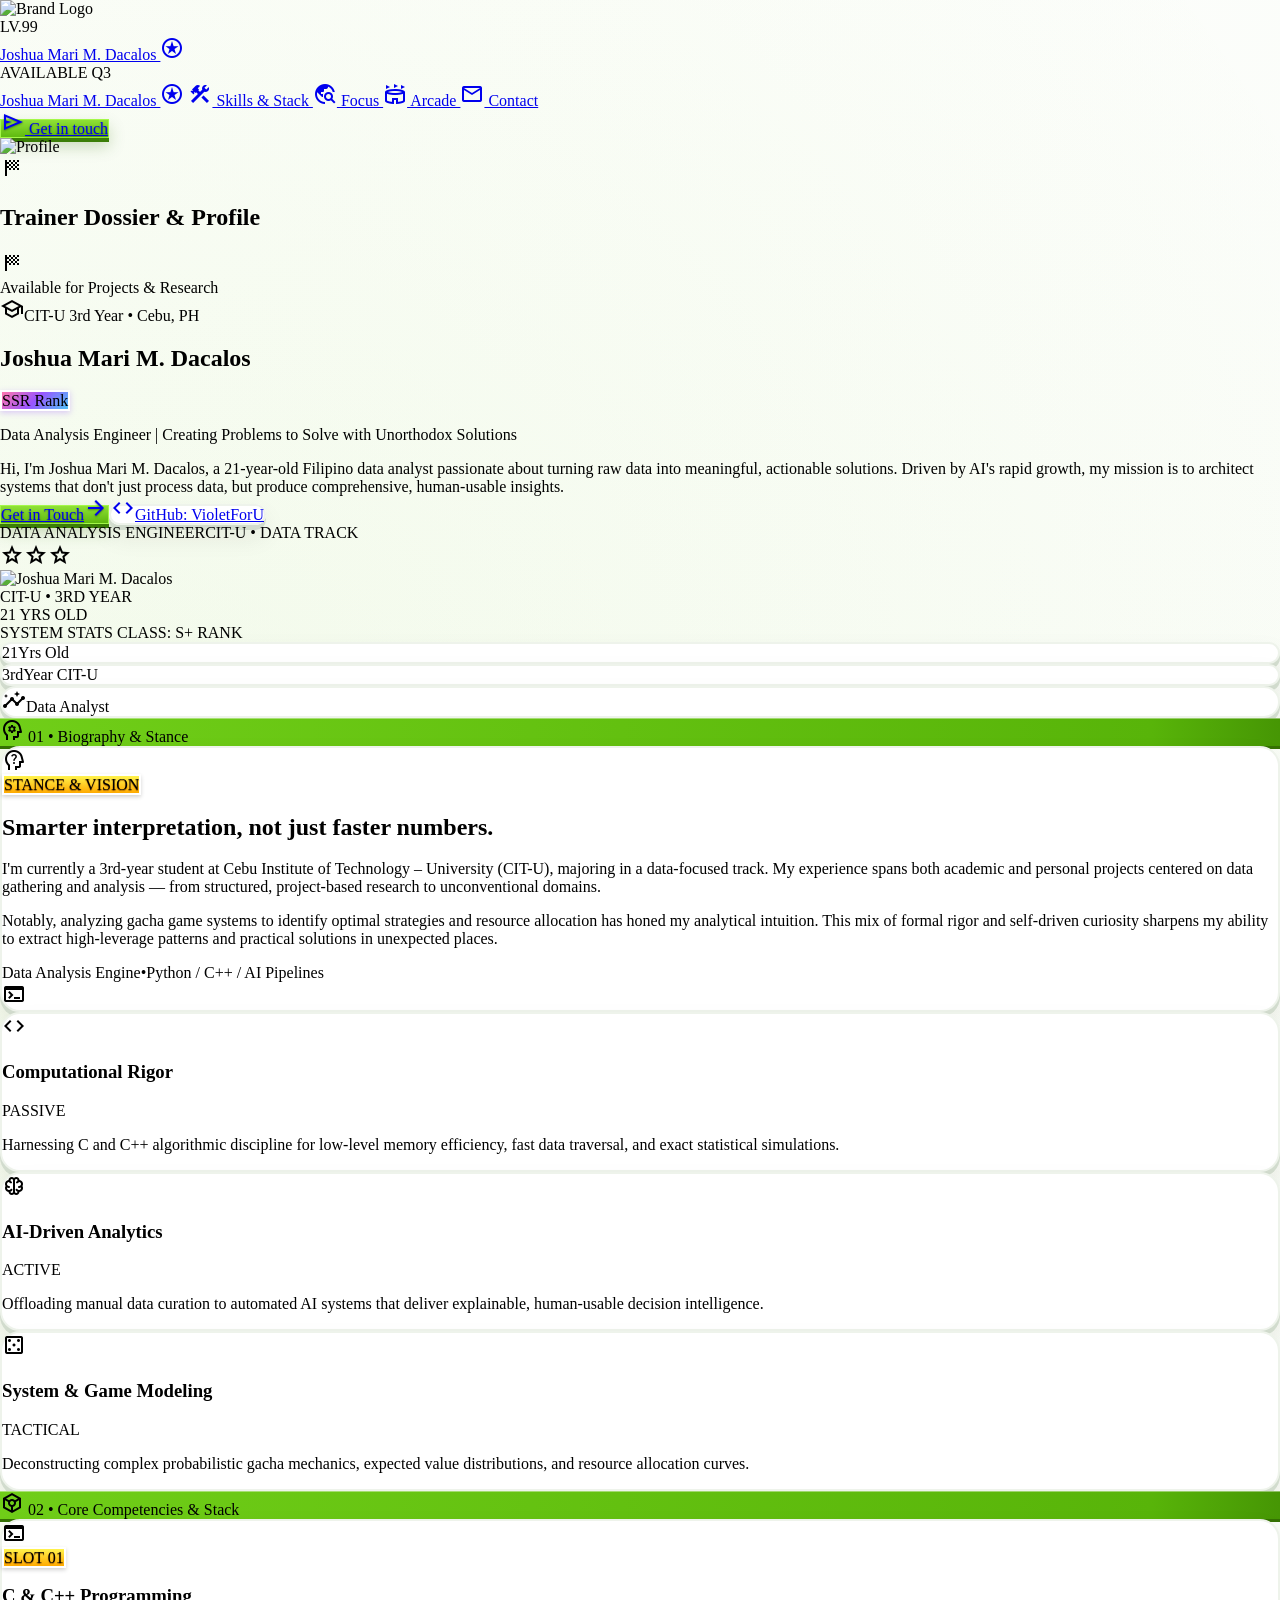
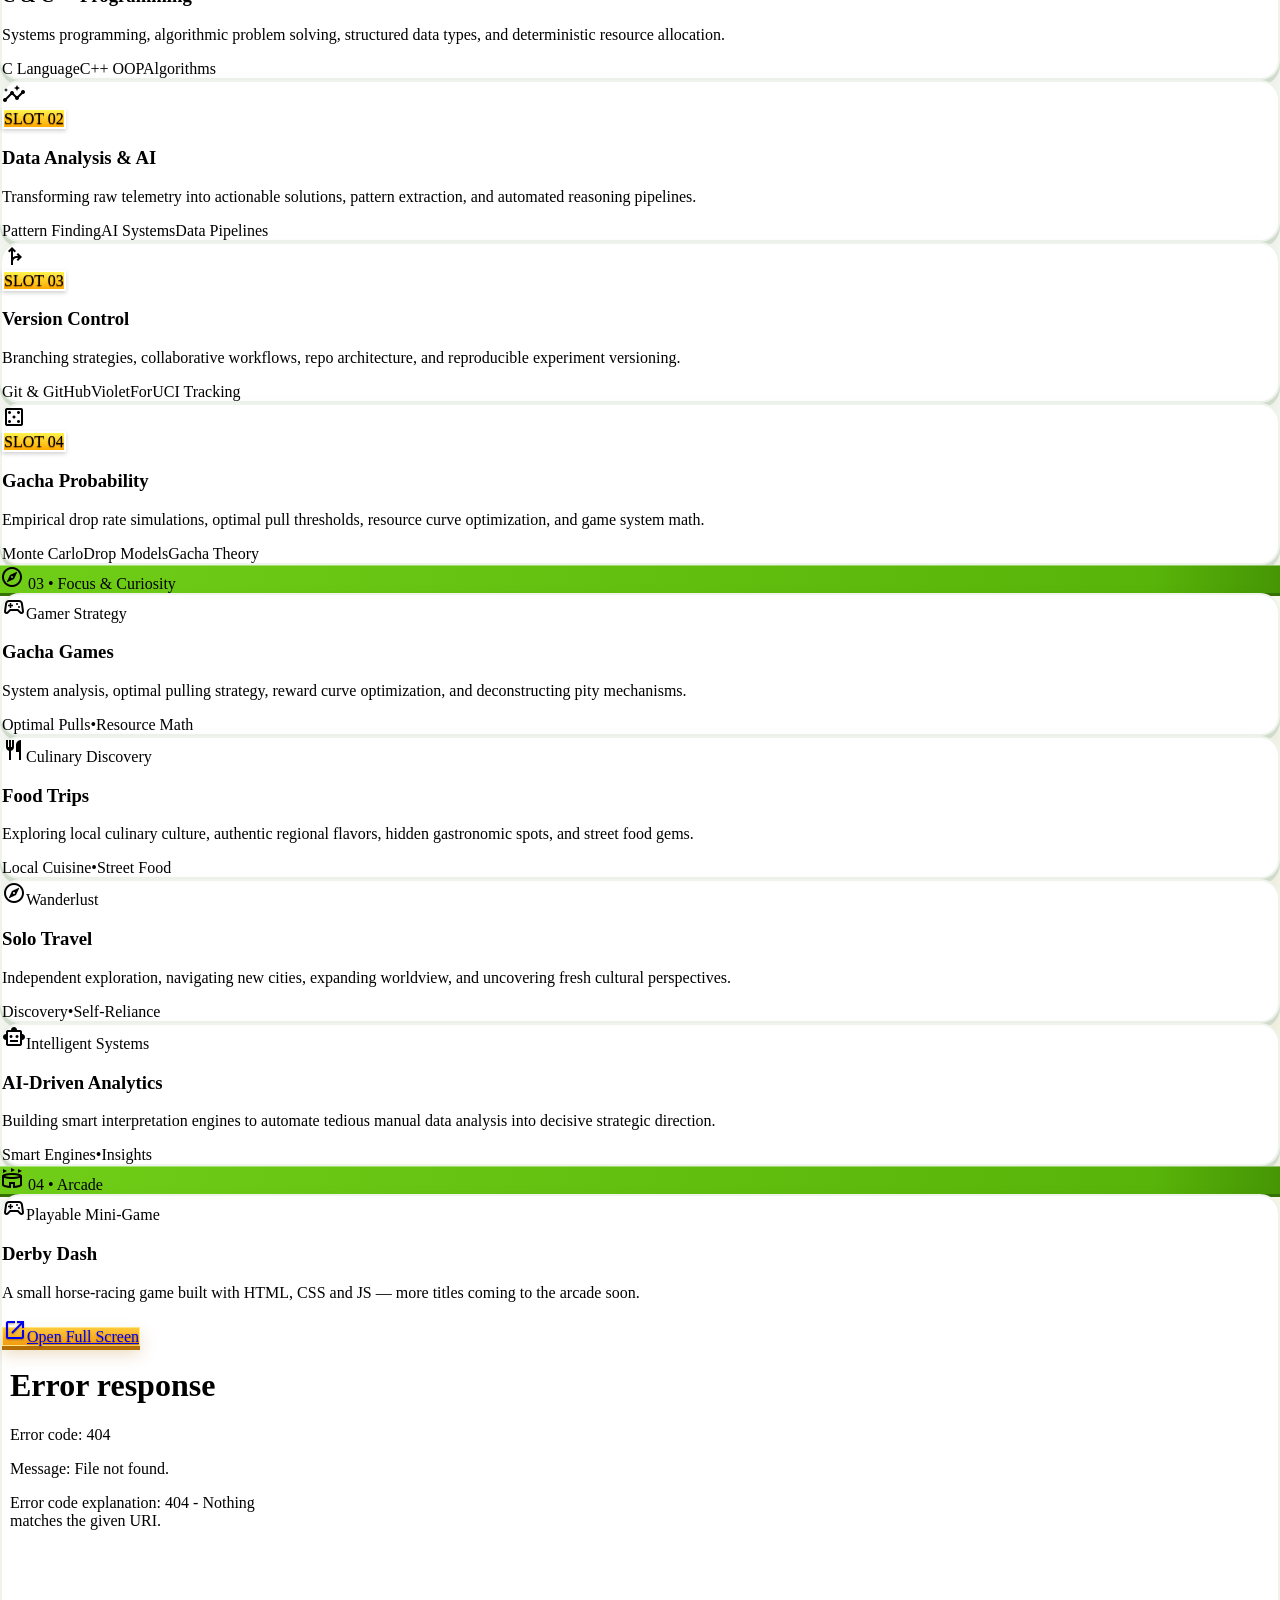
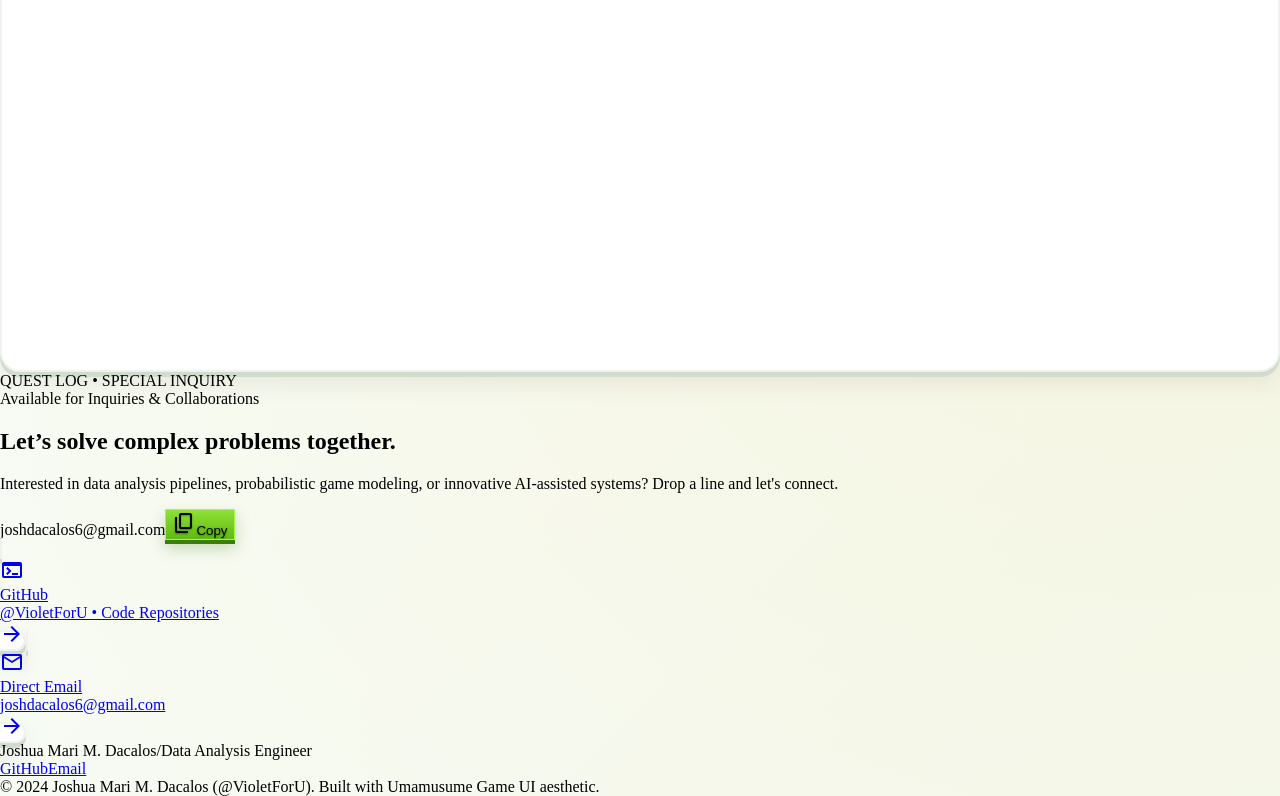
==== index.html @ e12c5269 "main webpage" ====
<!DOCTYPE html><html lang="en"><head><meta charset="utf-8"><meta content="width=device-width, initial-scale=1.0" name="viewport"><meta content="web_standard" name="shell-type"><style>@layer base { html, body { margin: 0; padding: 0; } body { overscroll-behavior: none; } main > :first-child { margin-top: 0 !important; } main > :last-child { margin-bottom: 0 !important; } } ::-webkit-scrollbar { display: none; }
/* Game UI Custom Effects */
.game-card {
  background: #ffffff;
  border-radius: 1.25rem;
  box-shadow: 0 5px 0 #d2dcce, 0 12px 24px rgba(44, 22, 7, 0.08);
  border: 2px solid #eef3eb;
  transition: all 0.2s cubic-bezier(0.34, 1.56, 0.64, 1);
}
.game-card:hover {
  transform: translateY(-2px);
  box-shadow: 0 7px 0 #b9cbb4, 0 16px 28px rgba(44, 22, 7, 0.12);
}
.game-btn-green {
  background: linear-gradient(180deg, #8fe136 0%, #60ba10 100%);
  box-shadow: 0 4px 0 #3b7e07, 0 8px 16px rgba(53, 107, 0, 0.25);
  border: 1.5px solid #a4f849;
  text-shadow: 0 1px 2px rgba(20, 60, 0, 0.5);
  transition: all 0.15s ease;
}
.game-btn-green:active {
  transform: translateY(3px);
  box-shadow: 0 1px 0 #3b7e07, 0 3px 8px rgba(53, 107, 0, 0.2);
}
.game-btn-orange {
  background: linear-gradient(180deg, #ffc83b 0%, #f39c12 100%);
  box-shadow: 0 4px 0 #b36e05, 0 8px 16px rgba(179, 110, 5, 0.25);
  border: 1.5px solid #ffe57f;
  text-shadow: 0 1px 2px rgba(110, 50, 0, 0.5);
}
.game-btn-orange:active {
  transform: translateY(3px);
  box-shadow: 0 1px 0 #b36e05;
}
.game-ribbon-bar {
  background: linear-gradient(90deg, #70ce18 0%, #58b409 90%, #469604 100%);
  box-shadow: 0 3px 0 #367204, inset 0 1px 0 rgba(255,255,255,0.4);
}
.game-badge-new {
  background: linear-gradient(180deg, #fff34d 0%, #ffaa00 100%);
  border: 2px solid #ffffff;
  box-shadow: 0 2px 4px rgba(0,0,0,0.18);
  text-shadow: 0 1px 1px #9c5800;
}
.game-badge-ssr {
  background: linear-gradient(135deg, #ff76ac 0%, #9955ff 50%, #4fc3f7 100%);
  border: 2px solid #ffffff;
  box-shadow: 0 2px 6px rgba(153, 85, 255, 0.3);
}
.bg-game-facets {
  background-color: #f7faf3;
  background-image: 
    radial-gradient(circle at 10% 20%, rgba(126, 211, 33, 0.08) 0%, transparent 40%),
    radial-gradient(circle at 90% 80%, rgba(254, 183, 0, 0.08) 0%, transparent 40%),
    linear-gradient(135deg, rgba(255,255,255,0.85) 0%, rgba(244, 250, 240, 0.95) 100%);
}
</style><script src="https://cdn.tailwindcss.com?plugins=forms,container-queries"></script><script id="tailwind-config">tailwind.config = { darkMode: "class", theme: { extend: { "colors": { "error-container": "#ffdad6", "on-tertiary": "#ffffff", "secondary-container": "#feb700", "on-primary-fixed-variant": "#265100", "on-secondary": "#ffffff", "surface-dim": "#fdd1b8", "tertiary-fixed-dim": "#88d982", "background": "#f7faf3", "on-secondary-fixed-variant": "#5e4200", "tertiary-container": "#72c26e", "surface-bright": "#fff8f5", "on-background": "#2c1607", "surface": "#fbfdf8", "on-primary": "#ffffff", "surface-container-high": "#ebf3e6", "secondary": "#7c5800", "on-secondary-container": "#6b4b00", "secondary-fixed-dim": "#ffba20", "surface-tint": "#356b00", "on-error": "#ffffff", "on-primary-fixed": "#0c2000", "tertiary-fixed": "#a3f69c", "secondary-fixed": "#ffdea8", "on-error-container": "#93000a", "inverse-primary": "#82dd37", "primary": "#509f06", "on-tertiary-fixed-variant": "#005312", "on-secondary-fixed": "#271900", "surface-container": "#f1f7ec", "primary-container": "#6cc51d", "surface-container-highest": "#e2eed9", "on-surface-variant": "#5a4a3e", "outline-variant": "#d4dfcd", "on-surface": "#321d0d", "on-tertiary-container": "#004f10", "error": "#ba1a1a", "primary-fixed-dim": "#82dd37", "surface-variant": "#f4f8ef", "primary-fixed": "#9dfa53", "surface-container-lowest": "#ffffff", "tertiary": "#1b6d24", "outline": "#8a9680", "inverse-on-surface": "#ffede5", "surface-container-low": "#f6faf2", "on-primary-container": "#183900", "on-tertiary-fixed": "#002204", "inverse-surface": "#452a19" }, "borderRadius": { "DEFAULT": "0.25rem", "lg": "0.5rem", "xl": "0.75rem", "full": "9999px" }, "spacing": { "space-md": "0.75rem", "gutter": "0.75rem", "space-xs": "0.25rem", "space-lg": "1rem", "margin": "1rem", "space-sm": "0.5rem", "space-xl": "1.5rem" }, "fontFamily": { "body-lg": ["Plus Jakarta Sans"], "label-md": ["Plus Jakarta Sans"], "headline-xl": ["Plus Jakarta Sans"], "headline-md": ["Plus Jakarta Sans"], "label-sm": ["Plus Jakarta Sans"], "headline-lg": ["Plus Jakarta Sans"], "body-md": ["Plus Jakarta Sans"], "label-lg": ["Plus Jakarta Sans"], "headline-sm": ["Plus Jakarta Sans"], "body-sm": ["Plus Jakarta Sans"] }, "fontSize": { "body-lg": ["16px", { "lineHeight": "24px", "letterSpacing": "0", "fontWeight": "600" }], "label-md": ["11px", { "lineHeight": "14px", "letterSpacing": "0.04em", "fontWeight": "800" }], "headline-xl": ["28px", { "lineHeight": "34px", "letterSpacing": "-0.01em", "fontWeight": "800" }], "headline-md": ["18px", { "lineHeight": "24px", "letterSpacing": "0", "fontWeight": "800" }], "label-sm": ["10px", { "lineHeight": "12px", "letterSpacing": "0.05em", "fontWeight": "800" }], "headline-lg": ["22px", { "lineHeight": "28px", "letterSpacing": "-0.01em", "fontWeight": "800" }], "body-md": ["14px", { "lineHeight": "20px", "letterSpacing": "0", "fontWeight": "600" }], "label-lg": ["13px", { "lineHeight": "16px", "letterSpacing": "0.02em", "fontWeight": "800" }], "headline-sm": ["15px", { "lineHeight": "20px", "letterSpacing": "0", "fontWeight": "700" }], "body-sm": ["12px", { "lineHeight": "16px", "letterSpacing": "0.01em", "fontWeight": "500" }] } } } };</script>
<link href="https://fonts.googleapis.com/css2?family=Material+Symbols+Outlined:wght,FILL@100..700,0..1&amp;display=swap" rel="stylesheet">
<link href="https://fonts.googleapis.com/css2?family=Plus+Jakarta+Sans:wght@400;500;600;700;800;900&amp;display=swap" rel="stylesheet"></head><body class="bg-game-facets font-body-md text-on-surface antialiased selection:bg-primary-container selection:text-white min-h-screen">
<!-- 0. GAME TOP NAVIGATION BAR -->
<header class="fixed top-0 left-0 right-0 z-50 bg-white/90 backdrop-blur-md border-b-2 border-[#d9e5d2] shadow-[0_4px_12px_rgba(40,80,10,0.06)]">
<div class="max-w-7xl mx-auto px-4 lg:px-8 h-18 py-2.5 flex items-center justify-between gap-4">
<!-- Brand & Mascot Logo -->
<div class="flex items-center gap-3">
<div class="relative group cursor-pointer">
<div class="w-10 h-10 rounded-2xl bg-gradient-to-br from-indigo-500 to-indigo-700 p-1 flex items-center justify-center shadow-md shadow-indigo-400/30 border-2 border-white">
<img alt="Brand Logo" class="h-8 w-8 object-contain drop-shadow" src="https://lh3.googleusercontent.com/aida/[base64]">
</div>
<span class="absolute -top-1.5 -right-1 px-1.5 py-0.5 rounded-full text-[9px] font-extrabold uppercase bg-amber-400 text-amber-950 shadow-sm border border-white">LV.99</span>
</div>
<div class="flex flex-col">
<div class="flex items-center gap-2">
<a class="font-headline-md text-headline-md text-on-surface tracking-tight font-black hover:text-primary transition-colors flex items-center gap-1" data-path="about" href="#">Joshua Mari M. Dacalos <span class="material-symbols-outlined text-amber-500 text-base font-bold">stars</span></a>
</div>
<div class="flex items-center gap-1.5">
<span class="px-2 py-0.5 rounded-full bg-emerald-100 border border-emerald-300 font-label-sm text-[10px] text-emerald-800 font-black flex items-center gap-1">
<span class="w-1.5 h-1.5 rounded-full bg-emerald-500 animate-ping"></span>
          AVAILABLE Q3
        </span>
</div>
</div>
</div>
<!-- Navigation Buttons with Pill Game Aesthetic -->
<nav class="hidden md:flex items-center gap-2 p-1.5 bg-[#f1f6ed] rounded-full border border-[#d6e3cd] shadow-inner" data-active-classes="bg-white text-primary font-bold shadow-sm rounded-full">
<a aria-current="page" class="px-4 py-1.5 bg-white text-primary font-bold shadow-[0_2px_4px_rgba(0,0,0,0.06)] rounded-full text-label-lg transition-all flex items-center gap-1" data-path="about" href="#">Joshua Mari M. Dacalos <span class="material-symbols-outlined text-amber-500 text-base font-bold">stars</span></a>
<a class="px-4 py-1.5 text-on-surface-variant hover:text-on-surface hover:bg-white/60 font-label-lg text-label-lg rounded-full transition-all flex items-center gap-1" data-path="skills-&amp;-stack" href="#competencies">
<span class="material-symbols-outlined text-sm text-amber-600">construction</span>
      Skills &amp; Stack
    </a>
<a class="px-4 py-1.5 text-on-surface-variant hover:text-on-surface hover:bg-white/60 font-label-lg text-label-lg rounded-full transition-all flex items-center gap-1" data-path="focus" href="#focus">
<span class="material-symbols-outlined text-sm text-lime-600">travel_explore</span>
      Focus
    </a>
<a class="px-4 py-1.5 text-on-surface-variant hover:text-on-surface hover:bg-white/60 font-label-lg text-label-lg rounded-full transition-all flex items-center gap-1" data-path="arcade" href="#arcade">
<span class="material-symbols-outlined text-sm text-rose-600">stadium</span>
      Arcade
    </a>
<a class="px-4 py-1.5 text-on-surface-variant hover:text-on-surface hover:bg-white/60 font-label-lg text-label-lg rounded-full transition-all flex items-center gap-1" data-path="contact" href="#collaborate">
<span class="material-symbols-outlined text-sm text-sky-600">mail</span>
      Contact
    </a>
</nav>
<!-- Right Actions & Player Profile Peek -->
<div class="flex items-center gap-3">
<a class="game-btn-green inline-flex items-center justify-center gap-1.5 px-5 py-2.5 rounded-full text-white font-label-lg text-label-lg cursor-pointer" data-path="contact" href="#collaborate">
<span class="material-symbols-outlined text-base font-bold">send</span>
<span class="">Get in touch</span>
</a>
<div class="relative p-0.5 rounded-full bg-gradient-to-tr from-amber-400 to-lime-400 shadow-md">
<img alt="Profile" class="w-9 h-9 rounded-full object-cover border-2 border-white" src="https://lh3.googleusercontent.com/aida-public/[base64]">
<span class="absolute bottom-0 right-0 w-3 h-3 bg-emerald-500 border-2 border-white rounded-full"></span>
</div>
</div>
</div>
</header>
<main class="w-full pt-24 min-h-[calc(100vh-16rem)]">
<div class="flex flex-col w-full">
<div class="relative w-full max-w-7xl mx-auto px-4 sm:px-6 lg:px-12 pt-4 pb-20 overflow-hidden">
<!-- GAME MENU TOP TITLE BANNER (Like Menu Banner in Image 2) -->
<div class="w-full mb-8 relative flex items-center justify-center">
<div class="w-full max-w-2xl py-3 px-8 rounded-full bg-gradient-to-r from-[#6cc51d] via-[#7dd423] to-[#60b514] text-center shadow-[0_5px_0_#387706,0_10px_20px_rgba(56,119,6,0.25)] border-2 border-[#a6f05a] relative overflow-hidden">
<!-- Diamond/checker game pattern on top left -->
<div class="absolute inset-y-0 left-0 w-24 opacity-25 bg-[radial-gradient(#fff_2px,transparent_2px)] [background-size:8px_8px]"></div>
<div class="absolute inset-y-0 right-0 w-24 opacity-25 bg-[radial-gradient(#fff_2px,transparent_2px)] [background-size:8px_8px]"></div>
<div class="relative flex items-center justify-center gap-2">
<span class="material-symbols-outlined text-white text-2xl drop-shadow">sports_score</span>
<h2 class="text-white font-black text-2xl tracking-wide uppercase drop-shadow-[0_2px_3px_rgba(0,50,0,0.6)]">Trainer Dossier &amp; Profile</h2>
<span class="material-symbols-outlined text-white text-2xl drop-shadow">sports_score</span>
</div>
</div>
</div>
<!-- 1. HERO SECTION: Trainer Card Layout -->
<section class="relative w-full grid grid-cols-1 lg:grid-cols-12 gap-8 items-center mb-16">
<!-- Left Column: Editorial Info -->
<div class="lg:col-span-7 flex flex-col items-start space-y-5 lg:pr-4">
<!-- Status & Geographic Pills with Game Badge flair -->
<div class="flex flex-wrap items-center gap-2.5"><div class="inline-flex items-center gap-2 px-3.5 py-1.5 rounded-full bg-white border border-[#cfe2c4] shadow-[0_2px_0_#d8e5d0]"><span class="relative flex h-2.5 w-2.5"><span class="animate-ping absolute inline-flex h-full w-full rounded-full bg-emerald-500 opacity-75"></span><span class="relative inline-flex rounded-full h-2.5 w-2.5 bg-emerald-600"></span></span><span class="font-label-sm text-label-sm text-emerald-800 font-extrabold uppercase tracking-wider">Available for Projects &amp; Research</span></div><div class="inline-flex items-center gap-1.5 px-3.5 py-1.5 rounded-full bg-amber-50 border border-amber-200 text-amber-900 font-label-sm text-label-sm font-black uppercase tracking-wider shadow-sm"><span class="material-symbols-outlined text-sm text-amber-600">school</span><span class="">CIT-U 3rd Year • Cebu, PH</span></div></div>
<!-- Main Identity & Title Lockup -->
<div class="space-y-2 pt-1"><div class="flex items-center gap-3 flex-wrap"><h1 class="font-headline-xl text-3xl sm:text-4xl lg:text-[42px] lg:leading-[48px] text-on-surface tracking-tight font-black">Joshua Mari M. Dacalos</h1><span class="game-badge-ssr px-3 py-1 rounded-lg text-white font-black text-xs tracking-wider uppercase">SSR Rank</span></div><p class="font-headline-lg text-headline-lg text-primary font-extrabold tracking-tight">Data Analysis Engineer | Creating Problems to Solve with Unorthodox Solutions</p></div>
<!-- Bio Deck in Tactile Parchment Card -->
<div class="p-4 rounded-2xl bg-white border-2 border-[#e8efe2] shadow-[0_3px_0_#d6e2cf] text-on-surface-variant font-body-lg text-body-lg leading-relaxed">Hi, I'm Joshua Mari M. Dacalos, a 21-year-old Filipino data analyst passionate about turning raw data into meaningful, actionable solutions. Driven by AI's rapid growth, my mission is to architect systems that don't just process data, but produce comprehensive, human-usable insights.</div>
<!-- CTA Cluster -->
<div class="flex flex-wrap items-center gap-4 pt-2"><a class="game-btn-green inline-flex items-center justify-center gap-2 px-7 py-3 rounded-2xl text-white font-label-lg text-label-lg font-black tracking-wide cursor-pointer" href="#collaborate"><span class="">Get in Touch</span><span class="material-symbols-outlined text-lg font-bold">arrow_forward</span></a><a class="game-card inline-flex items-center justify-center gap-2 px-6 py-3 rounded-2xl text-on-surface hover:text-primary font-label-lg text-label-lg font-black cursor-pointer" href="https://github.com/VioletForU" target="_blank" rel="noreferrer"><span class="material-symbols-outlined text-lg text-amber-600 font-bold">code</span><span class="">GitHub: VioletForU</span></a></div>
</div>
<!-- Right Column: Profile Trainer Card & Rapid Metrics -->
<div class="lg:col-span-5 flex flex-col items-center lg:items-end">
<div class="relative w-full max-w-md">
<!-- Game Trainer Card Container with Umamusume Bevel Border -->
<div class="relative rounded-3xl p-4 bg-white border-4 border-[#86dc28] shadow-[0_8px_0_#498b0a,0_16px_30px_rgba(0,0,0,0.12)] overflow-hidden">
<!-- Top Card Ribbon -->
<div class="flex items-center justify-between pb-3 mb-3 border-b-2 border-[#edf4e8]"><div class="flex items-center gap-2"><span class="px-2.5 py-0.5 rounded-md bg-gradient-to-r from-amber-400 to-amber-500 text-amber-950 font-black text-xs shadow-sm border border-amber-300">DATA ANALYSIS ENGINEER</span><span class="font-headline-sm text-xs font-bold text-on-surface-variant">CIT-U • DATA TRACK</span></div><div class="flex items-center gap-1 text-amber-500"><span class="material-symbols-outlined text-lg">star</span><span class="material-symbols-outlined text-lg">star</span><span class="material-symbols-outlined text-lg">star</span></div></div>
<div class="relative aspect-square w-full rounded-2xl overflow-hidden bg-[#e9f1e4] border-2 border-[#dbe8d4]"><img alt="Joshua Mari M. Dacalos" class="w-full h-full object-contain p-2 transform hover:scale-[1.03] transition-transform duration-500 ease-out" src="https://lh3.googleusercontent.com/aida-public/[base64]"><div class="absolute bottom-3 left-3 right-3 flex items-center justify-between p-2.5 rounded-xl bg-white/95 backdrop-blur-md border border-[#cbe1c3] shadow-md"><div class="flex items-center gap-2"><span class="w-3 h-3 rounded-full bg-[#6cc51d] shadow-sm border border-white"></span><span class="font-label-md text-label-md text-on-surface font-extrabold uppercase tracking-wide">CIT-U • 3RD YEAR</span></div><span class="font-label-sm text-label-sm px-2 py-0.5 rounded bg-emerald-50 text-emerald-800 font-extrabold">21 YRS OLD</span></div></div>
<!-- Level Bar Experience indicator -->
<div class="mt-3 px-1">
<div class="flex justify-between items-center text-xs font-black text-on-surface-variant mb-1">
<span class="text-primary font-bold">SYSTEM STATS</span>
<span class="text-amber-700">CLASS: S+ RANK</span>
</div>
<div class="w-full h-3 bg-[#e4edd9] rounded-full overflow-hidden p-0.5 border border-[#cddfc0]">
<div class="h-full bg-gradient-to-r from-lime-400 to-[#6cc51d] rounded-full w-[92%] shadow-inner"></div>
</div>
</div>
</div>
<!-- Quick Metrics Ribbon (Styled as Game Inventory/Reward Chips) -->
<div class="grid grid-cols-3 gap-3 mt-4 w-full"><div class="game-card flex flex-col items-center justify-center p-3 text-center relative overflow-hidden"><span class="absolute top-1 right-1 w-2 h-2 rounded-full bg-amber-400"></span><span class="font-headline-xl text-2xl text-primary font-black">21</span><span class="font-label-sm text-[10px] text-on-surface-variant font-bold uppercase tracking-wider mt-0.5">Yrs Old</span></div><div class="game-card flex flex-col items-center justify-center p-3 text-center relative overflow-hidden"><span class="absolute top-1 right-1 w-2 h-2 rounded-full bg-emerald-400"></span><span class="font-headline-xl text-2xl text-[#1b6d24] font-black">3rd</span><span class="font-label-sm text-[10px] text-on-surface-variant font-bold uppercase tracking-wider mt-0.5">Year CIT-U</span></div><div class="game-card flex flex-col items-center justify-center p-3 text-center relative overflow-hidden"><span class="material-symbols-outlined text-amber-600 text-2xl mb-0.5">insights</span><span class="font-label-sm text-[10px] text-on-surface-variant font-bold uppercase tracking-wider">Data Analyst</span></div></div>
</div>
</div>
</section>
<!-- 2. ABOUT ME: PHILOSOPHY & CAPABILITY (CATEGORY HEADER: "Trainer") -->
<section class="w-full mb-16">
<!-- Umamusume Menu Section Header Ribbon (Image 2 style) -->
<div class="relative flex items-center mb-6">
<div class="game-ribbon-bar flex items-center justify-between px-5 py-2 rounded-l-md rounded-r-2xl text-white font-black text-lg sm:text-xl tracking-wider uppercase drop-shadow border-l-4 border-[#336e05] pr-8 relative">
<div class="flex items-center gap-2">
<span class="material-symbols-outlined text-xl">psychology</span>
<span class="drop-shadow-[0_1px_2px_rgba(0,40,0,0.8)]">01 • Biography &amp; Stance</span>
</div>
<!-- Slanted accent cut corner -->
<div class="absolute -right-3 top-0 bottom-0 w-4 bg-[#70ce18] skew-x-[24deg] rounded-r"></div>
</div>
<div class="h-1 bg-gradient-to-r from-[#70ce18]/50 to-transparent flex-1 ml-4 rounded-full"></div>
</div>
<div class="grid grid-cols-1 lg:grid-cols-12 gap-6">
<!-- Main Biographical Narrative -->
<div class="lg:col-span-7 game-card flex flex-col justify-between p-7 lg:p-9 bg-white relative"><div class="space-y-5"><div class="flex items-center gap-3"><div class="inline-flex p-3 rounded-2xl bg-[#eef7e5] text-primary border-2 border-[#d3eac2]"><span class="material-symbols-outlined text-3xl font-bold">psychology_alt</span></div><span class="game-badge-new px-2.5 py-0.5 rounded-full text-white font-extrabold text-[11px] uppercase tracking-wider">STANCE &amp; VISION</span></div><h2 class="font-headline-lg text-xl lg:text-[26px] lg:leading-[34px] text-on-surface font-extrabold tracking-tight">Smarter interpretation, not just faster numbers.</h2><p class="font-body-lg text-body-lg text-on-surface-variant leading-relaxed">I'm currently a 3rd-year student at Cebu Institute of Technology – University (CIT-U), majoring in a data-focused track. My experience spans both academic and personal projects centered on data gathering and analysis — from structured, project-based research to unconventional domains.</p><p class="font-body-md text-body-md text-secondary leading-relaxed font-semibold">Notably, analyzing gacha game systems to identify optimal strategies and resource allocation has honed my analytical intuition. This mix of formal rigor and self-driven curiosity sharpens my ability to extract high-leverage patterns and practical solutions in unexpected places.</p></div><div class="pt-6 mt-6 flex items-center justify-between border-t-2 border-[#edf3e8]"><div class="flex items-center gap-2.5"><span class="font-label-md text-label-md text-on-surface font-extrabold">Data Analysis Engine</span><span class="text-amber-500 font-bold">•</span><span class="font-label-sm text-label-sm text-primary font-black uppercase">Python / C++ / AI Pipelines</span></div><span class="material-symbols-outlined text-primary bg-[#eef7e5] p-1.5 rounded-lg border border-[#cde5ba]">terminal</span></div></div>
<!-- Pillar Triad Cards (Game Menu Button style from Image 2) -->
<div class="lg:col-span-5 flex flex-col gap-4"><div class="game-card p-5 bg-white relative group cursor-pointer"><div class="flex items-start gap-4"><div class="w-12 h-12 rounded-2xl bg-gradient-to-br from-lime-400 to-[#6cc51d] text-white flex items-center justify-center shadow-md border-2 border-white flex-shrink-0 group-hover:scale-105 transition-transform"><span class="material-symbols-outlined text-2xl font-bold">code</span></div><div class="space-y-1"><div class="flex items-center justify-between"><h3 class="font-headline-sm text-headline-sm text-on-surface font-black">Computational Rigor</h3><span class="px-2 py-0.5 rounded bg-emerald-100 text-emerald-800 text-[10px] font-black">PASSIVE</span></div><p class="font-body-sm text-body-sm text-on-surface-variant font-medium">Harnessing C and C++ algorithmic discipline for low-level memory efficiency, fast data traversal, and exact statistical simulations.</p></div></div></div><div class="game-card p-5 bg-white relative group cursor-pointer"><div class="flex items-start gap-4"><div class="w-12 h-12 rounded-2xl bg-gradient-to-br from-amber-400 to-amber-600 text-white flex items-center justify-center shadow-md border-2 border-white flex-shrink-0 group-hover:scale-105 transition-transform"><span class="material-symbols-outlined text-2xl font-bold">neurology</span></div><div class="space-y-1"><div class="flex items-center justify-between"><h3 class="font-headline-sm text-headline-sm text-on-surface font-black">AI-Driven Analytics</h3><span class="px-2 py-0.5 rounded bg-amber-100 text-amber-800 text-[10px] font-black">ACTIVE</span></div><p class="font-body-sm text-body-sm text-on-surface-variant font-medium">Offloading manual data curation to automated AI systems that deliver explainable, human-usable decision intelligence.</p></div></div></div><div class="game-card p-5 bg-white relative group cursor-pointer"><div class="flex items-start gap-4"><div class="w-12 h-12 rounded-2xl bg-gradient-to-br from-purple-400 to-indigo-500 text-white flex items-center justify-center shadow-md border-2 border-white flex-shrink-0 group-hover:scale-105 transition-transform"><span class="material-symbols-outlined text-2xl font-bold">casino</span></div><div class="space-y-1"><div class="flex items-center justify-between"><h3 class="font-headline-sm text-headline-sm text-on-surface font-black">System &amp; Game Modeling</h3><span class="px-2 py-0.5 rounded bg-purple-100 text-purple-800 text-[10px] font-black">TACTICAL</span></div><p class="font-body-sm text-body-sm text-on-surface-variant font-medium">Deconstructing complex probabilistic gacha mechanics, expected value distributions, and resource allocation curves.</p></div></div></div></div>
</div>
</section>
<!-- 3. TECHNICAL CRAFT & STACK (CATEGORY HEADER: "Umamusume" style) -->
<section class="w-full mb-16" id="competencies">
<!-- Umamusume Menu Section Header Ribbon (Image 2 style) -->
<div class="relative flex items-center mb-6">
<div class="game-ribbon-bar flex items-center justify-between px-5 py-2 rounded-l-md rounded-r-2xl text-white font-black text-lg sm:text-xl tracking-wider uppercase drop-shadow border-l-4 border-[#336e05] pr-8 relative">
<div class="flex items-center gap-2">
<span class="material-symbols-outlined text-xl">token</span>
<span class="drop-shadow-[0_1px_2px_rgba(0,40,0,0.8)]">02 • Core Competencies &amp; Stack</span>
</div>
<div class="absolute -right-3 top-0 bottom-0 w-4 bg-[#70ce18] skew-x-[24deg] rounded-r"></div>
</div>
<div class="h-1 bg-gradient-to-r from-[#70ce18]/50 to-transparent flex-1 ml-4 rounded-full"></div>
</div>
<div class="grid grid-cols-1 md:grid-cols-2 lg:grid-cols-4 gap-5"><div class="game-card flex flex-col justify-between p-6 bg-white relative group cursor-pointer"><div class="space-y-3.5"><div class="flex items-center justify-between"><div class="w-12 h-12 rounded-2xl bg-gradient-to-br from-emerald-400 to-emerald-600 text-white flex items-center justify-center shadow-md border-2 border-white group-hover:scale-110 transition-transform"><span class="material-symbols-outlined text-2xl font-bold">terminal</span></div><span class="game-badge-new px-2 py-0.5 rounded-md text-white font-black text-[10px] tracking-wider uppercase">SLOT 01</span></div><div class="space-y-1"><h3 class="font-headline-sm text-headline-sm text-on-surface font-black">C &amp; C++ Programming</h3><p class="font-body-sm text-body-sm text-on-surface-variant font-medium">Systems programming, algorithmic problem solving, structured data types, and deterministic resource allocation.</p></div></div><div class="flex flex-wrap gap-1.5 pt-5 mt-4 border-t-2 border-[#edf4e8]"><span class="px-2.5 py-1 rounded-lg bg-[#f0f6ec] text-emerald-900 border border-[#d2e4cb] font-label-sm text-[10px] font-extrabold">C Language</span><span class="px-2.5 py-1 rounded-lg bg-[#f0f6ec] text-emerald-900 border border-[#d2e4cb] font-label-sm text-[10px] font-extrabold">C++ OOP</span><span class="px-2.5 py-1 rounded-lg bg-[#f0f6ec] text-emerald-900 border border-[#d2e4cb] font-label-sm text-[10px] font-extrabold">Algorithms</span></div></div><div class="game-card flex flex-col justify-between p-6 bg-white relative group cursor-pointer"><div class="space-y-3.5"><div class="flex items-center justify-between"><div class="w-12 h-12 rounded-2xl bg-gradient-to-br from-amber-400 to-amber-500 text-white flex items-center justify-center shadow-md border-2 border-white group-hover:scale-110 transition-transform"><span class="material-symbols-outlined text-2xl font-bold">insights</span></div><span class="game-badge-new px-2 py-0.5 rounded-md text-white font-black text-[10px] tracking-wider uppercase">SLOT 02</span></div><div class="space-y-1"><h3 class="font-headline-sm text-headline-sm text-on-surface font-black">Data Analysis &amp; AI</h3><p class="font-body-sm text-body-sm text-on-surface-variant font-medium">Transforming raw telemetry into actionable solutions, pattern extraction, and automated reasoning pipelines.</p></div></div><div class="flex flex-wrap gap-1.5 pt-5 mt-4 border-t-2 border-[#edf4e8]"><span class="px-2.5 py-1 rounded-lg bg-[#fbf6ec] text-amber-900 border border-[#eedec0] font-label-sm text-[10px] font-extrabold">Pattern Finding</span><span class="px-2.5 py-1 rounded-lg bg-[#fbf6ec] text-amber-900 border border-[#eedec0] font-label-sm text-[10px] font-extrabold">AI Systems</span><span class="px-2.5 py-1 rounded-lg bg-[#fbf6ec] text-amber-900 border border-[#eedec0] font-label-sm text-[10px] font-extrabold">Data Pipelines</span></div></div><div class="game-card flex flex-col justify-between p-6 bg-white relative group cursor-pointer"><div class="space-y-3.5"><div class="flex items-center justify-between"><div class="w-12 h-12 rounded-2xl bg-gradient-to-br from-pink-400 to-rose-500 text-white flex items-center justify-center shadow-md border-2 border-white group-hover:scale-110 transition-transform"><span class="material-symbols-outlined text-2xl font-bold">fork_right</span></div><span class="game-badge-new px-2 py-0.5 rounded-md text-white font-black text-[10px] tracking-wider uppercase">SLOT 03</span></div><div class="space-y-1"><h3 class="font-headline-sm text-headline-sm text-on-surface font-black">Version Control</h3><p class="font-body-sm text-body-sm text-on-surface-variant font-medium">Branching strategies, collaborative workflows, repo architecture, and reproducible experiment versioning.</p></div></div><div class="flex flex-wrap gap-1.5 pt-5 mt-4 border-t-2 border-[#edf4e8]"><span class="px-2.5 py-1 rounded-lg bg-[#fcf0f4] text-rose-900 border border-[#f5d0dc] font-label-sm text-[10px] font-extrabold">Git &amp; GitHub</span><span class="px-2.5 py-1 rounded-lg bg-[#fcf0f4] text-rose-900 border border-[#f5d0dc] font-label-sm text-[10px] font-extrabold">VioletForU</span><span class="px-2.5 py-1 rounded-lg bg-[#fcf0f4] text-rose-900 border border-[#f5d0dc] font-label-sm text-[10px] font-extrabold">CI Tracking</span></div></div><div class="game-card flex flex-col justify-between p-6 bg-white relative group cursor-pointer"><div class="space-y-3.5"><div class="flex items-center justify-between"><div class="w-12 h-12 rounded-2xl bg-gradient-to-br from-sky-400 to-blue-600 text-white flex items-center justify-center shadow-md border-2 border-white group-hover:scale-110 transition-transform"><span class="material-symbols-outlined text-2xl font-bold">casino</span></div><span class="game-badge-new px-2 py-0.5 rounded-md text-white font-black text-[10px] tracking-wider uppercase">SLOT 04</span></div><div class="space-y-1"><h3 class="font-headline-sm text-headline-sm text-on-surface font-black">Gacha Probability</h3><p class="font-body-sm text-body-sm text-on-surface-variant font-medium">Empirical drop rate simulations, optimal pull thresholds, resource curve optimization, and game system math.</p></div></div><div class="flex flex-wrap gap-1.5 pt-5 mt-4 border-t-2 border-[#edf4e8]"><span class="px-2.5 py-1 rounded-lg bg-[#eef6fc] text-sky-900 border border-[#cbe3f7] font-label-sm text-[10px] font-extrabold">Monte Carlo</span><span class="px-2.5 py-1 rounded-lg bg-[#eef6fc] text-sky-900 border border-[#cbe3f7] font-label-sm text-[10px] font-extrabold">Drop Models</span><span class="px-2.5 py-1 rounded-lg bg-[#eef6fc] text-sky-900 border border-[#cbe3f7] font-label-sm text-[10px] font-extrabold">Gacha Theory</span></div></div></div>
</section>
<!-- 4. FOCUS & CURIOSITY (CATEGORY HEADER: "Other" style) -->
<section class="w-full mb-16" id="focus">
<!-- Umamusume Menu Section Header Ribbon (Image 2 style) -->
<div class="relative flex items-center mb-6">
<div class="game-ribbon-bar flex items-center justify-between px-5 py-2 rounded-l-md rounded-r-2xl text-white font-black text-lg sm:text-xl tracking-wider uppercase drop-shadow border-l-4 border-[#336e05] pr-8 relative">
<div class="flex items-center gap-2">
<span class="material-symbols-outlined text-xl">explore</span>
<span class="drop-shadow-[0_1px_2px_rgba(0,40,0,0.8)]">03 • Focus &amp; Curiosity</span>
</div>
<div class="absolute -right-3 top-0 bottom-0 w-4 bg-[#70ce18] skew-x-[24deg] rounded-r"></div>
</div>
<div class="h-1 bg-gradient-to-r from-[#70ce18]/50 to-transparent flex-1 ml-4 rounded-full"></div>
</div>
<div class="grid grid-cols-1 md:grid-cols-2 lg:grid-cols-4 gap-5"><div class="game-card p-5 bg-white flex flex-col justify-between"><div class="space-y-3"><div class="flex items-center gap-2 text-primary font-label-sm text-label-sm uppercase font-black tracking-wider"><span class="material-symbols-outlined text-lg">sports_esports</span><span class="">Gamer Strategy</span></div><h3 class="font-headline-sm text-headline-sm text-on-surface font-black">Gacha Games</h3><p class="font-body-sm text-body-sm text-on-surface-variant leading-relaxed font-medium">System analysis, optimal pulling strategy, reward curve optimization, and deconstructing pity mechanisms.</p></div><div class="pt-4 mt-2 font-label-sm text-label-sm text-secondary font-bold flex items-center gap-1.5 border-t border-[#eaf2e5]"><span class="">Optimal Pulls</span><span class="text-amber-500">•</span><span class="">Resource Math</span></div></div><div class="game-card p-5 bg-white flex flex-col justify-between"><div class="space-y-3"><div class="flex items-center gap-2 text-emerald-700 font-label-sm text-label-sm uppercase font-black tracking-wider"><span class="material-symbols-outlined text-lg">restaurant</span><span class="">Culinary Discovery</span></div><h3 class="font-headline-sm text-headline-sm text-on-surface font-black">Food Trips</h3><p class="font-body-sm text-body-sm text-on-surface-variant leading-relaxed font-medium">Exploring local culinary culture, authentic regional flavors, hidden gastronomic spots, and street food gems.</p></div><div class="pt-4 mt-2 font-label-sm text-label-sm text-secondary font-bold flex items-center gap-1.5 border-t border-[#eaf2e5]"><span class="">Local Cuisine</span><span class="text-amber-500">•</span><span class="">Street Food</span></div></div><div class="game-card p-5 bg-white flex flex-col justify-between"><div class="space-y-3"><div class="flex items-center gap-2 text-indigo-700 font-label-sm text-label-sm uppercase font-black tracking-wider"><span class="material-symbols-outlined text-lg">explore</span><span class="">Wanderlust</span></div><h3 class="font-headline-sm text-headline-sm text-on-surface font-black">Solo Travel</h3><p class="font-body-sm text-body-sm text-on-surface-variant leading-relaxed font-medium">Independent exploration, navigating new cities, expanding worldview, and uncovering fresh cultural perspectives.</p></div><div class="pt-4 mt-2 font-label-sm text-label-sm text-secondary font-bold flex items-center gap-1.5 border-t border-[#eaf2e5]"><span class="">Discovery</span><span class="text-amber-500">•</span><span class="">Self-Reliance</span></div></div><div class="game-card p-5 bg-white flex flex-col justify-between"><div class="space-y-3"><div class="flex items-center gap-2 text-amber-700 font-label-sm text-label-sm uppercase font-black tracking-wider"><span class="material-symbols-outlined text-lg">smart_toy</span><span class="">Intelligent Systems</span></div><h3 class="font-headline-sm text-headline-sm text-on-surface font-black">AI-Driven Analytics</h3><p class="font-body-sm text-body-sm text-on-surface-variant leading-relaxed font-medium">Building smart interpretation engines to automate tedious manual data analysis into decisive strategic direction.</p></div><div class="pt-4 mt-2 font-label-sm text-label-sm text-secondary font-bold flex items-center gap-1.5 border-t border-[#eaf2e5]"><span class="">Smart Engines</span><span class="text-amber-500">•</span><span class="">Insights</span></div></div></div>
</section>
<!-- 4. ARCADE (CATEGORY HEADER: "Umamusume" style) -->
<section class="w-full mb-16" id="arcade">
<!-- Umamusume Menu Section Header Ribbon (Image 2 style) -->
<div class="relative flex items-center mb-6">
<div class="game-ribbon-bar flex items-center justify-between px-5 py-2 rounded-l-md rounded-r-2xl text-white font-black text-lg sm:text-xl tracking-wider uppercase drop-shadow border-l-4 border-[#336e05] pr-8 relative">
<div class="flex items-center gap-2">
<span class="material-symbols-outlined text-xl">stadium</span>
<span class="drop-shadow-[0_1px_2px_rgba(0,40,0,0.8)]">04 • Arcade</span>
</div>
<div class="absolute -right-3 top-0 bottom-0 w-4 bg-[#70ce18] skew-x-[24deg] rounded-r"></div>
</div>
<div class="h-1 bg-gradient-to-r from-[#70ce18]/50 to-transparent flex-1 ml-4 rounded-full"></div>
</div>
<div class="game-card p-5 sm:p-7 bg-white">
<div class="flex flex-wrap items-start justify-between gap-3 mb-5">
<div class="space-y-1">
<div class="flex items-center gap-2 text-primary font-label-sm text-label-sm uppercase font-black tracking-wider"><span class="material-symbols-outlined text-lg">sports_esports</span><span>Playable Mini-Game</span></div>
<h3 class="font-headline-sm text-headline-sm text-on-surface font-black">Derby Dash</h3>
<p class="font-body-sm text-body-sm text-on-surface-variant font-medium max-w-md">A small horse-racing game built with HTML, CSS and JS — more titles coming to the arcade soon.</p>
</div>
<a class="game-btn-orange inline-flex items-center gap-1.5 px-4 py-2 rounded-xl text-white font-black text-xs uppercase tracking-wide cursor-pointer flex-shrink-0" href="games/derby-dash.html" target="_blank" rel="noreferrer"><span class="material-symbols-outlined text-base font-bold">open_in_new</span><span>Open Full Screen</span></a>
</div>
<div class="rounded-2xl overflow-hidden border-2 border-[#eef3eb] shadow-inner bg-[#f7faf3]">
<iframe src="games/derby-dash.html" title="Derby Dash horse racing game" class="w-full" style="height: 620px; border: 0;" loading="lazy"></iframe>
</div>
</div>
</section>
<!-- 5. COLLABORATE & CONTACT (QUEST / REWARD TERMINAL DESK) -->
<section class="w-full" id="collaborate">
<div class="relative rounded-3xl p-8 lg:p-12 bg-white border-4 border-[#86dc28] shadow-[0_8px_0_#498b0a,0_20px_35px_rgba(0,0,0,0.1)] overflow-hidden">
<!-- Header Game Ribbon Accent -->
<div class="absolute -top-1 left-8 px-6 py-1.5 rounded-b-xl bg-[#feb700] text-amber-950 font-black text-xs uppercase tracking-widest shadow-md border-x border-b border-white">
      QUEST LOG • SPECIAL INQUIRY
    </div>
<div class="relative grid grid-cols-1 lg:grid-cols-12 gap-8 items-center pt-3">
<!-- Left CTA Text Block -->
<div class="lg:col-span-7 space-y-5"><div class="inline-flex items-center gap-2 px-3 py-1 rounded-full bg-emerald-50 border border-emerald-300 text-emerald-800 font-label-sm text-label-sm font-black uppercase tracking-wider"><span class="w-2 h-2 rounded-full bg-[#6cc51d] animate-pulse"></span><span class="">Available for Inquiries &amp; Collaborations</span></div><h2 class="font-headline-xl text-2xl lg:text-[36px] lg:leading-[44px] text-on-surface font-black tracking-tight">Let’s solve complex problems together.</h2><p class="font-body-lg text-body-lg text-on-surface-variant max-w-xl font-medium">Interested in data analysis pipelines, probabilistic game modeling, or innovative AI-assisted systems? Drop a line and let's connect.</p><div class="flex items-center gap-3 pt-2"><div class="flex items-center justify-between px-4 py-3 rounded-2xl bg-[#f5faef] border-2 border-[#d6e7cb] w-full max-w-md shadow-inner"><span class="font-label-md text-label-md text-on-surface font-bold tracking-wide select-all" id="email-text">joshdacalos6@gmail.com</span><button class="game-btn-green flex items-center gap-1 px-3.5 py-1.5 rounded-xl text-white font-black text-xs cursor-pointer active:scale-95 transition-all" id="copy-button" onclick="navigator.clipboard.writeText('joshdacalos6@gmail.com'); document.getElementById('copy-indicator').innerText = 'Copied!'; setTimeout(() =&gt; document.getElementById('copy-indicator').innerText = 'Copy', 2000);" title="Copy email address"><span class="material-symbols-outlined text-sm font-bold">content_copy</span><span class="uppercase tracking-wider" id="copy-indicator">Copy</span></button></div></div></div>
<!-- Right Social / Direct Routes Cards (Styled like Image 2 Menu Buttons) -->
<div class="lg:col-span-5 flex flex-col gap-3"><a class="game-card flex items-center justify-between p-3.5 bg-white group cursor-pointer" href="https://github.com/VioletForU" rel="noreferrer" target="_blank"><div class="flex items-center gap-3"><div class="w-10 h-10 rounded-xl bg-gradient-to-br from-stone-700 to-stone-900 text-white flex items-center justify-center shadow-md border border-stone-600"><span class="material-symbols-outlined text-xl">terminal</span></div><div><div class="font-headline-sm text-sm text-on-surface font-black">GitHub</div><div class="font-body-sm text-xs text-on-surface-variant font-medium">@VioletForU • Code Repositories</div></div></div><span class="material-symbols-outlined text-[#6cc51d] font-bold group-hover:translate-x-1 transition-transform">arrow_forward</span></a><a class="game-card flex items-center justify-between p-3.5 bg-white group cursor-pointer" href="mailto:joshdacalos6@gmail.com"><div class="flex items-center gap-3"><div class="w-10 h-10 rounded-xl bg-gradient-to-br from-emerald-500 to-emerald-700 text-white flex items-center justify-center shadow-md border border-emerald-400"><span class="material-symbols-outlined text-xl">mail</span></div><div><div class="font-headline-sm text-sm text-on-surface font-black">Direct Email</div><div class="font-body-sm text-xs text-on-surface-variant font-medium">joshdacalos6@gmail.com</div></div></div><span class="material-symbols-outlined text-[#6cc51d] font-bold group-hover:translate-x-1 transition-transform">arrow_forward</span></a></div>
</div>
</div>
</section>
</div>
</div>
</main>
<!-- FOOTER WITH GAME MENU POLISH -->
<footer class="w-full bg-white border-t-2 border-[#dbe6d5] py-8 mt-12 shadow-[0_-4px_12px_rgba(0,0,0,0.02)]">
<div class="max-w-7xl mx-auto px-6 lg:px-12 flex flex-col md:flex-row items-center justify-between gap-4"><div class="flex flex-col sm:flex-row items-center gap-3 text-center sm:text-left"><span class="font-headline-sm text-sm text-on-surface font-black">Joshua Mari M. Dacalos</span><span class="hidden sm:inline text-amber-500 font-bold">/</span><span class="font-body-sm text-xs text-on-surface-variant font-semibold">Data Analysis Engineer</span></div><div class="flex items-center gap-5"><a class="font-label-sm text-xs text-on-surface-variant hover:text-primary transition-colors font-extrabold uppercase tracking-wider" href="https://github.com/VioletForU" target="_blank" rel="noreferrer">GitHub</a><a class="font-label-sm text-xs text-on-surface-variant hover:text-primary transition-colors font-extrabold uppercase tracking-wider" href="mailto:joshdacalos6@gmail.com">Email</a></div><div class="font-label-sm text-xs text-outline font-bold">© 2024 Joshua Mari M. Dacalos (@VioletForU). Built with Umamusume Game UI aesthetic.</div></div>
</footer>


</body></html>
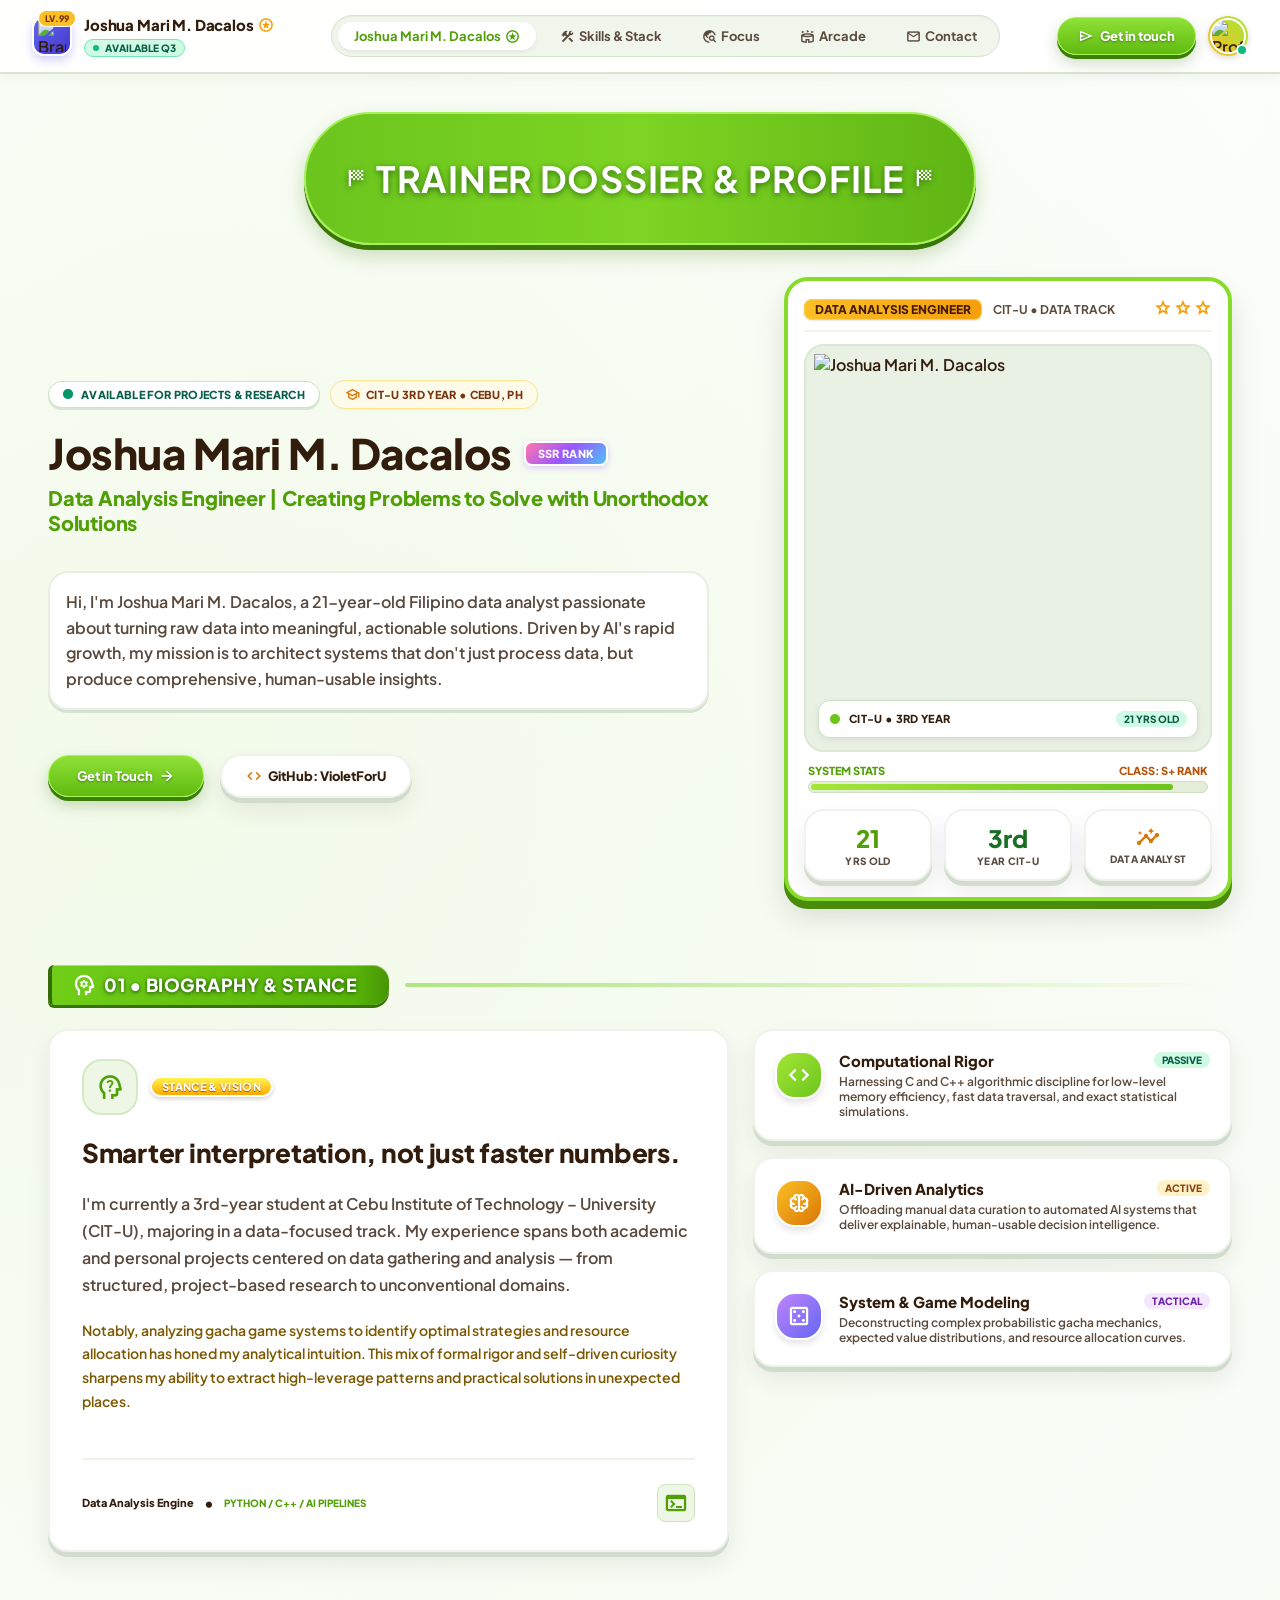
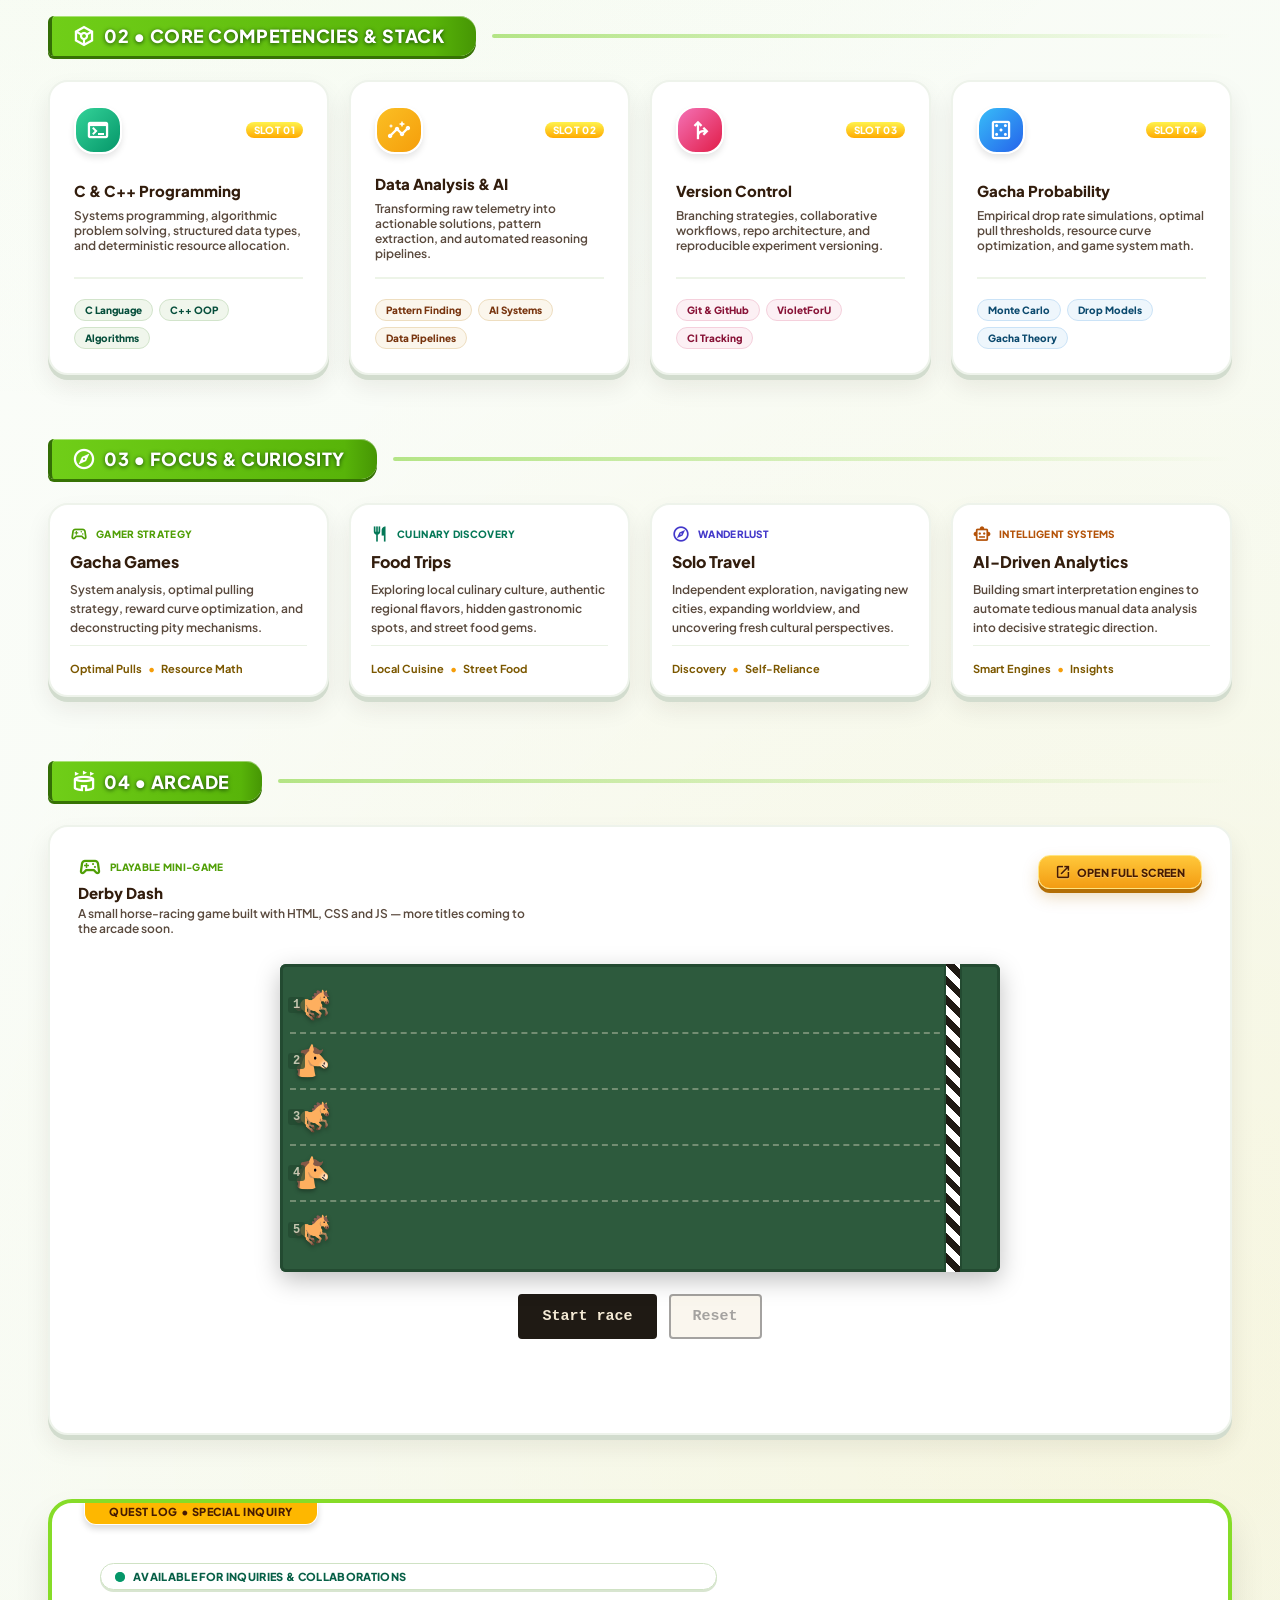
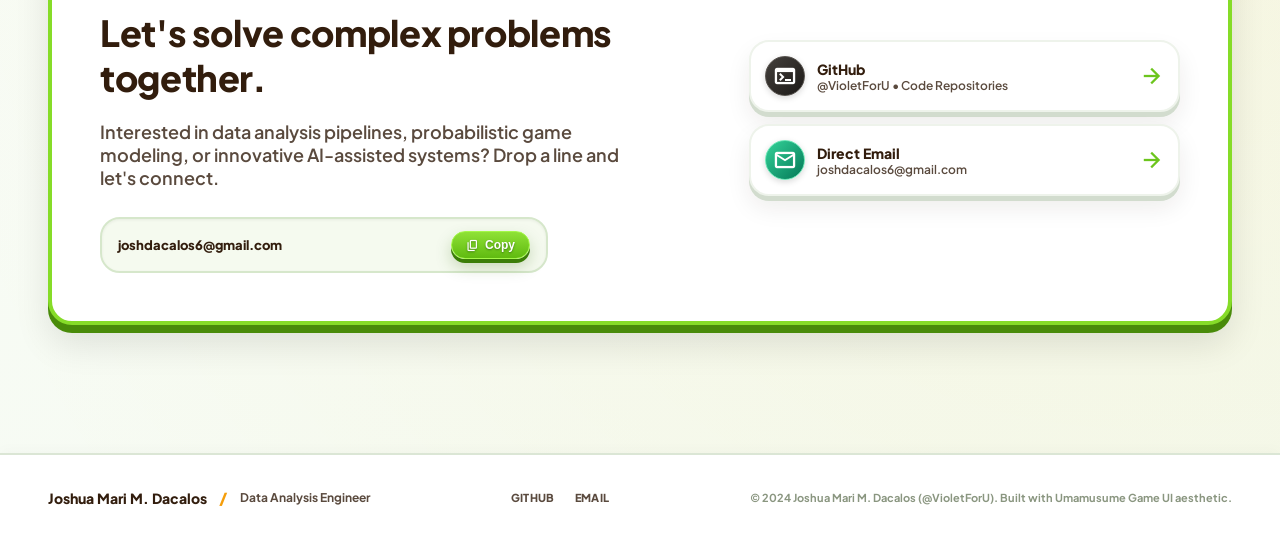
==== commit 56f3a577: "Add files via upload" ====
--- a/index.html
+++ b/index.html
@@ -1,271 +1,412 @@
-<!DOCTYPE html><html lang="en"><head><meta charset="utf-8"><meta content="width=device-width, initial-scale=1.0" name="viewport"><meta content="web_standard" name="shell-type"><style>@layer base { html, body { margin: 0; padding: 0; } body { overscroll-behavior: none; } main > :first-child { margin-top: 0 !important; } main > :last-child { margin-bottom: 0 !important; } } ::-webkit-scrollbar { display: none; }
-/* Game UI Custom Effects */
-.game-card {
-  background: #ffffff;
-  border-radius: 1.25rem;
-  box-shadow: 0 5px 0 #d2dcce, 0 12px 24px rgba(44, 22, 7, 0.08);
-  border: 2px solid #eef3eb;
-  transition: all 0.2s cubic-bezier(0.34, 1.56, 0.64, 1);
-}
-.game-card:hover {
-  transform: translateY(-2px);
-  box-shadow: 0 7px 0 #b9cbb4, 0 16px 28px rgba(44, 22, 7, 0.12);
-}
-.game-btn-green {
-  background: linear-gradient(180deg, #8fe136 0%, #60ba10 100%);
-  box-shadow: 0 4px 0 #3b7e07, 0 8px 16px rgba(53, 107, 0, 0.25);
-  border: 1.5px solid #a4f849;
-  text-shadow: 0 1px 2px rgba(20, 60, 0, 0.5);
-  transition: all 0.15s ease;
-}
-.game-btn-green:active {
-  transform: translateY(3px);
-  box-shadow: 0 1px 0 #3b7e07, 0 3px 8px rgba(53, 107, 0, 0.2);
-}
-.game-btn-orange {
-  background: linear-gradient(180deg, #ffc83b 0%, #f39c12 100%);
-  box-shadow: 0 4px 0 #b36e05, 0 8px 16px rgba(179, 110, 5, 0.25);
-  border: 1.5px solid #ffe57f;
-  text-shadow: 0 1px 2px rgba(110, 50, 0, 0.5);
-}
-.game-btn-orange:active {
-  transform: translateY(3px);
-  box-shadow: 0 1px 0 #b36e05;
-}
-.game-ribbon-bar {
-  background: linear-gradient(90deg, #70ce18 0%, #58b409 90%, #469604 100%);
-  box-shadow: 0 3px 0 #367204, inset 0 1px 0 rgba(255,255,255,0.4);
-}
-.game-badge-new {
-  background: linear-gradient(180deg, #fff34d 0%, #ffaa00 100%);
-  border: 2px solid #ffffff;
-  box-shadow: 0 2px 4px rgba(0,0,0,0.18);
-  text-shadow: 0 1px 1px #9c5800;
-}
-.game-badge-ssr {
-  background: linear-gradient(135deg, #ff76ac 0%, #9955ff 50%, #4fc3f7 100%);
-  border: 2px solid #ffffff;
-  box-shadow: 0 2px 6px rgba(153, 85, 255, 0.3);
-}
-.bg-game-facets {
-  background-color: #f7faf3;
-  background-image: 
-    radial-gradient(circle at 10% 20%, rgba(126, 211, 33, 0.08) 0%, transparent 40%),
-    radial-gradient(circle at 90% 80%, rgba(254, 183, 0, 0.08) 0%, transparent 40%),
-    linear-gradient(135deg, rgba(255,255,255,0.85) 0%, rgba(244, 250, 240, 0.95) 100%);
-}
-</style><script src="https://cdn.tailwindcss.com?plugins=forms,container-queries"></script><script id="tailwind-config">tailwind.config = { darkMode: "class", theme: { extend: { "colors": { "error-container": "#ffdad6", "on-tertiary": "#ffffff", "secondary-container": "#feb700", "on-primary-fixed-variant": "#265100", "on-secondary": "#ffffff", "surface-dim": "#fdd1b8", "tertiary-fixed-dim": "#88d982", "background": "#f7faf3", "on-secondary-fixed-variant": "#5e4200", "tertiary-container": "#72c26e", "surface-bright": "#fff8f5", "on-background": "#2c1607", "surface": "#fbfdf8", "on-primary": "#ffffff", "surface-container-high": "#ebf3e6", "secondary": "#7c5800", "on-secondary-container": "#6b4b00", "secondary-fixed-dim": "#ffba20", "surface-tint": "#356b00", "on-error": "#ffffff", "on-primary-fixed": "#0c2000", "tertiary-fixed": "#a3f69c", "secondary-fixed": "#ffdea8", "on-error-container": "#93000a", "inverse-primary": "#82dd37", "primary": "#509f06", "on-tertiary-fixed-variant": "#005312", "on-secondary-fixed": "#271900", "surface-container": "#f1f7ec", "primary-container": "#6cc51d", "surface-container-highest": "#e2eed9", "on-surface-variant": "#5a4a3e", "outline-variant": "#d4dfcd", "on-surface": "#321d0d", "on-tertiary-container": "#004f10", "error": "#ba1a1a", "primary-fixed-dim": "#82dd37", "surface-variant": "#f4f8ef", "primary-fixed": "#9dfa53", "surface-container-lowest": "#ffffff", "tertiary": "#1b6d24", "outline": "#8a9680", "inverse-on-surface": "#ffede5", "surface-container-low": "#f6faf2", "on-primary-container": "#183900", "on-tertiary-fixed": "#002204", "inverse-surface": "#452a19" }, "borderRadius": { "DEFAULT": "0.25rem", "lg": "0.5rem", "xl": "0.75rem", "full": "9999px" }, "spacing": { "space-md": "0.75rem", "gutter": "0.75rem", "space-xs": "0.25rem", "space-lg": "1rem", "margin": "1rem", "space-sm": "0.5rem", "space-xl": "1.5rem" }, "fontFamily": { "body-lg": ["Plus Jakarta Sans"], "label-md": ["Plus Jakarta Sans"], "headline-xl": ["Plus Jakarta Sans"], "headline-md": ["Plus Jakarta Sans"], "label-sm": ["Plus Jakarta Sans"], "headline-lg": ["Plus Jakarta Sans"], "body-md": ["Plus Jakarta Sans"], "label-lg": ["Plus Jakarta Sans"], "headline-sm": ["Plus Jakarta Sans"], "body-sm": ["Plus Jakarta Sans"] }, "fontSize": { "body-lg": ["16px", { "lineHeight": "24px", "letterSpacing": "0", "fontWeight": "600" }], "label-md": ["11px", { "lineHeight": "14px", "letterSpacing": "0.04em", "fontWeight": "800" }], "headline-xl": ["28px", { "lineHeight": "34px", "letterSpacing": "-0.01em", "fontWeight": "800" }], "headline-md": ["18px", { "lineHeight": "24px", "letterSpacing": "0", "fontWeight": "800" }], "label-sm": ["10px", { "lineHeight": "12px", "letterSpacing": "0.05em", "fontWeight": "800" }], "headline-lg": ["22px", { "lineHeight": "28px", "letterSpacing": "-0.01em", "fontWeight": "800" }], "body-md": ["14px", { "lineHeight": "20px", "letterSpacing": "0", "fontWeight": "600" }], "label-lg": ["13px", { "lineHeight": "16px", "letterSpacing": "0.02em", "fontWeight": "800" }], "headline-sm": ["15px", { "lineHeight": "20px", "letterSpacing": "0", "fontWeight": "700" }], "body-sm": ["12px", { "lineHeight": "16px", "letterSpacing": "0.01em", "fontWeight": "500" }] } } } };</script>
-<link href="https://fonts.googleapis.com/css2?family=Material+Symbols+Outlined:wght,FILL@100..700,0..1&amp;display=swap" rel="stylesheet">
-<link href="https://fonts.googleapis.com/css2?family=Plus+Jakarta+Sans:wght@400;500;600;700;800;900&amp;display=swap" rel="stylesheet"></head><body class="bg-game-facets font-body-md text-on-surface antialiased selection:bg-primary-container selection:text-white min-h-screen">
-<!-- 0. GAME TOP NAVIGATION BAR -->
-<header class="fixed top-0 left-0 right-0 z-50 bg-white/90 backdrop-blur-md border-b-2 border-[#d9e5d2] shadow-[0_4px_12px_rgba(40,80,10,0.06)]">
-<div class="max-w-7xl mx-auto px-4 lg:px-8 h-18 py-2.5 flex items-center justify-between gap-4">
-<!-- Brand & Mascot Logo -->
-<div class="flex items-center gap-3">
-<div class="relative group cursor-pointer">
-<div class="w-10 h-10 rounded-2xl bg-gradient-to-br from-indigo-500 to-indigo-700 p-1 flex items-center justify-center shadow-md shadow-indigo-400/30 border-2 border-white">
-<img alt="Brand Logo" class="h-8 w-8 object-contain drop-shadow" src="https://lh3.googleusercontent.com/aida/[base64]">
-</div>
-<span class="absolute -top-1.5 -right-1 px-1.5 py-0.5 rounded-full text-[9px] font-extrabold uppercase bg-amber-400 text-amber-950 shadow-sm border border-white">LV.99</span>
-</div>
-<div class="flex flex-col">
-<div class="flex items-center gap-2">
-<a class="font-headline-md text-headline-md text-on-surface tracking-tight font-black hover:text-primary transition-colors flex items-center gap-1" data-path="about" href="#">Joshua Mari M. Dacalos <span class="material-symbols-outlined text-amber-500 text-base font-bold">stars</span></a>
-</div>
-<div class="flex items-center gap-1.5">
-<span class="px-2 py-0.5 rounded-full bg-emerald-100 border border-emerald-300 font-label-sm text-[10px] text-emerald-800 font-black flex items-center gap-1">
-<span class="w-1.5 h-1.5 rounded-full bg-emerald-500 animate-ping"></span>
-          AVAILABLE Q3
-        </span>
-</div>
-</div>
-</div>
-<!-- Navigation Buttons with Pill Game Aesthetic -->
-<nav class="hidden md:flex items-center gap-2 p-1.5 bg-[#f1f6ed] rounded-full border border-[#d6e3cd] shadow-inner" data-active-classes="bg-white text-primary font-bold shadow-sm rounded-full">
-<a aria-current="page" class="px-4 py-1.5 bg-white text-primary font-bold shadow-[0_2px_4px_rgba(0,0,0,0.06)] rounded-full text-label-lg transition-all flex items-center gap-1" data-path="about" href="#">Joshua Mari M. Dacalos <span class="material-symbols-outlined text-amber-500 text-base font-bold">stars</span></a>
-<a class="px-4 py-1.5 text-on-surface-variant hover:text-on-surface hover:bg-white/60 font-label-lg text-label-lg rounded-full transition-all flex items-center gap-1" data-path="skills-&amp;-stack" href="#competencies">
-<span class="material-symbols-outlined text-sm text-amber-600">construction</span>
-      Skills &amp; Stack
-    </a>
-<a class="px-4 py-1.5 text-on-surface-variant hover:text-on-surface hover:bg-white/60 font-label-lg text-label-lg rounded-full transition-all flex items-center gap-1" data-path="focus" href="#focus">
-<span class="material-symbols-outlined text-sm text-lime-600">travel_explore</span>
-      Focus
-    </a>
-<a class="px-4 py-1.5 text-on-surface-variant hover:text-on-surface hover:bg-white/60 font-label-lg text-label-lg rounded-full transition-all flex items-center gap-1" data-path="arcade" href="#arcade">
-<span class="material-symbols-outlined text-sm text-rose-600">stadium</span>
-      Arcade
-    </a>
-<a class="px-4 py-1.5 text-on-surface-variant hover:text-on-surface hover:bg-white/60 font-label-lg text-label-lg rounded-full transition-all flex items-center gap-1" data-path="contact" href="#collaborate">
-<span class="material-symbols-outlined text-sm text-sky-600">mail</span>
-      Contact
-    </a>
-</nav>
-<!-- Right Actions & Player Profile Peek -->
-<div class="flex items-center gap-3">
-<a class="game-btn-green inline-flex items-center justify-center gap-1.5 px-5 py-2.5 rounded-full text-white font-label-lg text-label-lg cursor-pointer" data-path="contact" href="#collaborate">
-<span class="material-symbols-outlined text-base font-bold">send</span>
-<span class="">Get in touch</span>
-</a>
-<div class="relative p-0.5 rounded-full bg-gradient-to-tr from-amber-400 to-lime-400 shadow-md">
-<img alt="Profile" class="w-9 h-9 rounded-full object-cover border-2 border-white" src="https://lh3.googleusercontent.com/aida-public/[base64]">
-<span class="absolute bottom-0 right-0 w-3 h-3 bg-emerald-500 border-2 border-white rounded-full"></span>
-</div>
-</div>
-</div>
+<!DOCTYPE html>
+<html lang="en">
+<head>
+<meta charset="UTF-8">
+<meta name="viewport" content="width=device-width, initial-scale=1.0">
+<title>Joshua Mari M. Dacalos — Trainer Dossier & Profile</title>
+<link href="https://fonts.googleapis.com/css2?family=Material+Symbols+Outlined:wght,FILL@100..700,0..1&display=swap" rel="stylesheet">
+<link href="https://fonts.googleapis.com/css2?family=Plus+Jakarta+Sans:wght@400;500;600;700;800;900&display=swap" rel="stylesheet">
+<link rel="stylesheet" href="styles.css">
+</head>
+<body>
+
+<header class="site-header">
+  <div class="header-inner">
+    <div class="brand">
+      <div class="brand-mark">
+        <div class="brand-mark-icon">
+          <img alt="Brand logo" src="https://lh3.googleusercontent.com/aida/[base64]">
+        </div>
+        <span class="brand-level">LV.99</span>
+      </div>
+      <div>
+        <a class="brand-name" href="#hero">Joshua Mari M. Dacalos <span class="material-symbols-outlined">stars</span></a>
+        <span class="status-pill"><span class="status-dot"></span>AVAILABLE Q3</span>
+      </div>
+    </div>
+
+    <nav class="site-nav" aria-label="Primary">
+      <a class="nav-link is-active" href="#hero">Joshua Mari M. Dacalos <span class="material-symbols-outlined">stars</span></a>
+      <a class="nav-link" href="#competencies"><span class="material-symbols-outlined">construction</span>Skills &amp; Stack</a>
+      <a class="nav-link" href="#focus"><span class="material-symbols-outlined">travel_explore</span>Focus</a>
+      <a class="nav-link" href="#arcade"><span class="material-symbols-outlined">stadium</span>Arcade</a>
+      <a class="nav-link" href="#collaborate"><span class="material-symbols-outlined">mail</span>Contact</a>
+    </nav>
+
+    <div class="header-actions">
+      <a class="btn btn-green" href="#collaborate"><span class="material-symbols-outlined">send</span>Get in touch</a>
+      <div class="avatar-wrap">
+        <img alt="Profile" src="https://lh3.googleusercontent.com/aida-public/[base64]">
+        <span class="avatar-status"></span>
+      </div>
+    </div>
+  </div>
 </header>
-<main class="w-full pt-24 min-h-[calc(100vh-16rem)]">
-<div class="flex flex-col w-full">
-<div class="relative w-full max-w-7xl mx-auto px-4 sm:px-6 lg:px-12 pt-4 pb-20 overflow-hidden">
-<!-- GAME MENU TOP TITLE BANNER (Like Menu Banner in Image 2) -->
-<div class="w-full mb-8 relative flex items-center justify-center">
-<div class="w-full max-w-2xl py-3 px-8 rounded-full bg-gradient-to-r from-[#6cc51d] via-[#7dd423] to-[#60b514] text-center shadow-[0_5px_0_#387706,0_10px_20px_rgba(56,119,6,0.25)] border-2 border-[#a6f05a] relative overflow-hidden">
-<!-- Diamond/checker game pattern on top left -->
-<div class="absolute inset-y-0 left-0 w-24 opacity-25 bg-[radial-gradient(#fff_2px,transparent_2px)] [background-size:8px_8px]"></div>
-<div class="absolute inset-y-0 right-0 w-24 opacity-25 bg-[radial-gradient(#fff_2px,transparent_2px)] [background-size:8px_8px]"></div>
-<div class="relative flex items-center justify-center gap-2">
-<span class="material-symbols-outlined text-white text-2xl drop-shadow">sports_score</span>
-<h2 class="text-white font-black text-2xl tracking-wide uppercase drop-shadow-[0_2px_3px_rgba(0,50,0,0.6)]">Trainer Dossier &amp; Profile</h2>
-<span class="material-symbols-outlined text-white text-2xl drop-shadow">sports_score</span>
-</div>
-</div>
-</div>
-<!-- 1. HERO SECTION: Trainer Card Layout -->
-<section class="relative w-full grid grid-cols-1 lg:grid-cols-12 gap-8 items-center mb-16">
-<!-- Left Column: Editorial Info -->
-<div class="lg:col-span-7 flex flex-col items-start space-y-5 lg:pr-4">
-<!-- Status & Geographic Pills with Game Badge flair -->
-<div class="flex flex-wrap items-center gap-2.5"><div class="inline-flex items-center gap-2 px-3.5 py-1.5 rounded-full bg-white border border-[#cfe2c4] shadow-[0_2px_0_#d8e5d0]"><span class="relative flex h-2.5 w-2.5"><span class="animate-ping absolute inline-flex h-full w-full rounded-full bg-emerald-500 opacity-75"></span><span class="relative inline-flex rounded-full h-2.5 w-2.5 bg-emerald-600"></span></span><span class="font-label-sm text-label-sm text-emerald-800 font-extrabold uppercase tracking-wider">Available for Projects &amp; Research</span></div><div class="inline-flex items-center gap-1.5 px-3.5 py-1.5 rounded-full bg-amber-50 border border-amber-200 text-amber-900 font-label-sm text-label-sm font-black uppercase tracking-wider shadow-sm"><span class="material-symbols-outlined text-sm text-amber-600">school</span><span class="">CIT-U 3rd Year • Cebu, PH</span></div></div>
-<!-- Main Identity & Title Lockup -->
-<div class="space-y-2 pt-1"><div class="flex items-center gap-3 flex-wrap"><h1 class="font-headline-xl text-3xl sm:text-4xl lg:text-[42px] lg:leading-[48px] text-on-surface tracking-tight font-black">Joshua Mari M. Dacalos</h1><span class="game-badge-ssr px-3 py-1 rounded-lg text-white font-black text-xs tracking-wider uppercase">SSR Rank</span></div><p class="font-headline-lg text-headline-lg text-primary font-extrabold tracking-tight">Data Analysis Engineer | Creating Problems to Solve with Unorthodox Solutions</p></div>
-<!-- Bio Deck in Tactile Parchment Card -->
-<div class="p-4 rounded-2xl bg-white border-2 border-[#e8efe2] shadow-[0_3px_0_#d6e2cf] text-on-surface-variant font-body-lg text-body-lg leading-relaxed">Hi, I'm Joshua Mari M. Dacalos, a 21-year-old Filipino data analyst passionate about turning raw data into meaningful, actionable solutions. Driven by AI's rapid growth, my mission is to architect systems that don't just process data, but produce comprehensive, human-usable insights.</div>
-<!-- CTA Cluster -->
-<div class="flex flex-wrap items-center gap-4 pt-2"><a class="game-btn-green inline-flex items-center justify-center gap-2 px-7 py-3 rounded-2xl text-white font-label-lg text-label-lg font-black tracking-wide cursor-pointer" href="#collaborate"><span class="">Get in Touch</span><span class="material-symbols-outlined text-lg font-bold">arrow_forward</span></a><a class="game-card inline-flex items-center justify-center gap-2 px-6 py-3 rounded-2xl text-on-surface hover:text-primary font-label-lg text-label-lg font-black cursor-pointer" href="https://github.com/VioletForU" target="_blank" rel="noreferrer"><span class="material-symbols-outlined text-lg text-amber-600 font-bold">code</span><span class="">GitHub: VioletForU</span></a></div>
-</div>
-<!-- Right Column: Profile Trainer Card & Rapid Metrics -->
-<div class="lg:col-span-5 flex flex-col items-center lg:items-end">
-<div class="relative w-full max-w-md">
-<!-- Game Trainer Card Container with Umamusume Bevel Border -->
-<div class="relative rounded-3xl p-4 bg-white border-4 border-[#86dc28] shadow-[0_8px_0_#498b0a,0_16px_30px_rgba(0,0,0,0.12)] overflow-hidden">
-<!-- Top Card Ribbon -->
-<div class="flex items-center justify-between pb-3 mb-3 border-b-2 border-[#edf4e8]"><div class="flex items-center gap-2"><span class="px-2.5 py-0.5 rounded-md bg-gradient-to-r from-amber-400 to-amber-500 text-amber-950 font-black text-xs shadow-sm border border-amber-300">DATA ANALYSIS ENGINEER</span><span class="font-headline-sm text-xs font-bold text-on-surface-variant">CIT-U • DATA TRACK</span></div><div class="flex items-center gap-1 text-amber-500"><span class="material-symbols-outlined text-lg">star</span><span class="material-symbols-outlined text-lg">star</span><span class="material-symbols-outlined text-lg">star</span></div></div>
-<div class="relative aspect-square w-full rounded-2xl overflow-hidden bg-[#e9f1e4] border-2 border-[#dbe8d4]"><img alt="Joshua Mari M. Dacalos" class="w-full h-full object-contain p-2 transform hover:scale-[1.03] transition-transform duration-500 ease-out" src="https://lh3.googleusercontent.com/aida-public/[base64]"><div class="absolute bottom-3 left-3 right-3 flex items-center justify-between p-2.5 rounded-xl bg-white/95 backdrop-blur-md border border-[#cbe1c3] shadow-md"><div class="flex items-center gap-2"><span class="w-3 h-3 rounded-full bg-[#6cc51d] shadow-sm border border-white"></span><span class="font-label-md text-label-md text-on-surface font-extrabold uppercase tracking-wide">CIT-U • 3RD YEAR</span></div><span class="font-label-sm text-label-sm px-2 py-0.5 rounded bg-emerald-50 text-emerald-800 font-extrabold">21 YRS OLD</span></div></div>
-<!-- Level Bar Experience indicator -->
-<div class="mt-3 px-1">
-<div class="flex justify-between items-center text-xs font-black text-on-surface-variant mb-1">
-<span class="text-primary font-bold">SYSTEM STATS</span>
-<span class="text-amber-700">CLASS: S+ RANK</span>
-</div>
-<div class="w-full h-3 bg-[#e4edd9] rounded-full overflow-hidden p-0.5 border border-[#cddfc0]">
-<div class="h-full bg-gradient-to-r from-lime-400 to-[#6cc51d] rounded-full w-[92%] shadow-inner"></div>
-</div>
-</div>
-</div>
-<!-- Quick Metrics Ribbon (Styled as Game Inventory/Reward Chips) -->
-<div class="grid grid-cols-3 gap-3 mt-4 w-full"><div class="game-card flex flex-col items-center justify-center p-3 text-center relative overflow-hidden"><span class="absolute top-1 right-1 w-2 h-2 rounded-full bg-amber-400"></span><span class="font-headline-xl text-2xl text-primary font-black">21</span><span class="font-label-sm text-[10px] text-on-surface-variant font-bold uppercase tracking-wider mt-0.5">Yrs Old</span></div><div class="game-card flex flex-col items-center justify-center p-3 text-center relative overflow-hidden"><span class="absolute top-1 right-1 w-2 h-2 rounded-full bg-emerald-400"></span><span class="font-headline-xl text-2xl text-[#1b6d24] font-black">3rd</span><span class="font-label-sm text-[10px] text-on-surface-variant font-bold uppercase tracking-wider mt-0.5">Year CIT-U</span></div><div class="game-card flex flex-col items-center justify-center p-3 text-center relative overflow-hidden"><span class="material-symbols-outlined text-amber-600 text-2xl mb-0.5">insights</span><span class="font-label-sm text-[10px] text-on-surface-variant font-bold uppercase tracking-wider">Data Analyst</span></div></div>
-</div>
-</div>
-</section>
-<!-- 2. ABOUT ME: PHILOSOPHY & CAPABILITY (CATEGORY HEADER: "Trainer") -->
-<section class="w-full mb-16">
-<!-- Umamusume Menu Section Header Ribbon (Image 2 style) -->
-<div class="relative flex items-center mb-6">
-<div class="game-ribbon-bar flex items-center justify-between px-5 py-2 rounded-l-md rounded-r-2xl text-white font-black text-lg sm:text-xl tracking-wider uppercase drop-shadow border-l-4 border-[#336e05] pr-8 relative">
-<div class="flex items-center gap-2">
-<span class="material-symbols-outlined text-xl">psychology</span>
-<span class="drop-shadow-[0_1px_2px_rgba(0,40,0,0.8)]">01 • Biography &amp; Stance</span>
-</div>
-<!-- Slanted accent cut corner -->
-<div class="absolute -right-3 top-0 bottom-0 w-4 bg-[#70ce18] skew-x-[24deg] rounded-r"></div>
-</div>
-<div class="h-1 bg-gradient-to-r from-[#70ce18]/50 to-transparent flex-1 ml-4 rounded-full"></div>
-</div>
-<div class="grid grid-cols-1 lg:grid-cols-12 gap-6">
-<!-- Main Biographical Narrative -->
-<div class="lg:col-span-7 game-card flex flex-col justify-between p-7 lg:p-9 bg-white relative"><div class="space-y-5"><div class="flex items-center gap-3"><div class="inline-flex p-3 rounded-2xl bg-[#eef7e5] text-primary border-2 border-[#d3eac2]"><span class="material-symbols-outlined text-3xl font-bold">psychology_alt</span></div><span class="game-badge-new px-2.5 py-0.5 rounded-full text-white font-extrabold text-[11px] uppercase tracking-wider">STANCE &amp; VISION</span></div><h2 class="font-headline-lg text-xl lg:text-[26px] lg:leading-[34px] text-on-surface font-extrabold tracking-tight">Smarter interpretation, not just faster numbers.</h2><p class="font-body-lg text-body-lg text-on-surface-variant leading-relaxed">I'm currently a 3rd-year student at Cebu Institute of Technology – University (CIT-U), majoring in a data-focused track. My experience spans both academic and personal projects centered on data gathering and analysis — from structured, project-based research to unconventional domains.</p><p class="font-body-md text-body-md text-secondary leading-relaxed font-semibold">Notably, analyzing gacha game systems to identify optimal strategies and resource allocation has honed my analytical intuition. This mix of formal rigor and self-driven curiosity sharpens my ability to extract high-leverage patterns and practical solutions in unexpected places.</p></div><div class="pt-6 mt-6 flex items-center justify-between border-t-2 border-[#edf3e8]"><div class="flex items-center gap-2.5"><span class="font-label-md text-label-md text-on-surface font-extrabold">Data Analysis Engine</span><span class="text-amber-500 font-bold">•</span><span class="font-label-sm text-label-sm text-primary font-black uppercase">Python / C++ / AI Pipelines</span></div><span class="material-symbols-outlined text-primary bg-[#eef7e5] p-1.5 rounded-lg border border-[#cde5ba]">terminal</span></div></div>
-<!-- Pillar Triad Cards (Game Menu Button style from Image 2) -->
-<div class="lg:col-span-5 flex flex-col gap-4"><div class="game-card p-5 bg-white relative group cursor-pointer"><div class="flex items-start gap-4"><div class="w-12 h-12 rounded-2xl bg-gradient-to-br from-lime-400 to-[#6cc51d] text-white flex items-center justify-center shadow-md border-2 border-white flex-shrink-0 group-hover:scale-105 transition-transform"><span class="material-symbols-outlined text-2xl font-bold">code</span></div><div class="space-y-1"><div class="flex items-center justify-between"><h3 class="font-headline-sm text-headline-sm text-on-surface font-black">Computational Rigor</h3><span class="px-2 py-0.5 rounded bg-emerald-100 text-emerald-800 text-[10px] font-black">PASSIVE</span></div><p class="font-body-sm text-body-sm text-on-surface-variant font-medium">Harnessing C and C++ algorithmic discipline for low-level memory efficiency, fast data traversal, and exact statistical simulations.</p></div></div></div><div class="game-card p-5 bg-white relative group cursor-pointer"><div class="flex items-start gap-4"><div class="w-12 h-12 rounded-2xl bg-gradient-to-br from-amber-400 to-amber-600 text-white flex items-center justify-center shadow-md border-2 border-white flex-shrink-0 group-hover:scale-105 transition-transform"><span class="material-symbols-outlined text-2xl font-bold">neurology</span></div><div class="space-y-1"><div class="flex items-center justify-between"><h3 class="font-headline-sm text-headline-sm text-on-surface font-black">AI-Driven Analytics</h3><span class="px-2 py-0.5 rounded bg-amber-100 text-amber-800 text-[10px] font-black">ACTIVE</span></div><p class="font-body-sm text-body-sm text-on-surface-variant font-medium">Offloading manual data curation to automated AI systems that deliver explainable, human-usable decision intelligence.</p></div></div></div><div class="game-card p-5 bg-white relative group cursor-pointer"><div class="flex items-start gap-4"><div class="w-12 h-12 rounded-2xl bg-gradient-to-br from-purple-400 to-indigo-500 text-white flex items-center justify-center shadow-md border-2 border-white flex-shrink-0 group-hover:scale-105 transition-transform"><span class="material-symbols-outlined text-2xl font-bold">casino</span></div><div class="space-y-1"><div class="flex items-center justify-between"><h3 class="font-headline-sm text-headline-sm text-on-surface font-black">System &amp; Game Modeling</h3><span class="px-2 py-0.5 rounded bg-purple-100 text-purple-800 text-[10px] font-black">TACTICAL</span></div><p class="font-body-sm text-body-sm text-on-surface-variant font-medium">Deconstructing complex probabilistic gacha mechanics, expected value distributions, and resource allocation curves.</p></div></div></div></div>
-</div>
-</section>
-<!-- 3. TECHNICAL CRAFT & STACK (CATEGORY HEADER: "Umamusume" style) -->
-<section class="w-full mb-16" id="competencies">
-<!-- Umamusume Menu Section Header Ribbon (Image 2 style) -->
-<div class="relative flex items-center mb-6">
-<div class="game-ribbon-bar flex items-center justify-between px-5 py-2 rounded-l-md rounded-r-2xl text-white font-black text-lg sm:text-xl tracking-wider uppercase drop-shadow border-l-4 border-[#336e05] pr-8 relative">
-<div class="flex items-center gap-2">
-<span class="material-symbols-outlined text-xl">token</span>
-<span class="drop-shadow-[0_1px_2px_rgba(0,40,0,0.8)]">02 • Core Competencies &amp; Stack</span>
-</div>
-<div class="absolute -right-3 top-0 bottom-0 w-4 bg-[#70ce18] skew-x-[24deg] rounded-r"></div>
-</div>
-<div class="h-1 bg-gradient-to-r from-[#70ce18]/50 to-transparent flex-1 ml-4 rounded-full"></div>
-</div>
-<div class="grid grid-cols-1 md:grid-cols-2 lg:grid-cols-4 gap-5"><div class="game-card flex flex-col justify-between p-6 bg-white relative group cursor-pointer"><div class="space-y-3.5"><div class="flex items-center justify-between"><div class="w-12 h-12 rounded-2xl bg-gradient-to-br from-emerald-400 to-emerald-600 text-white flex items-center justify-center shadow-md border-2 border-white group-hover:scale-110 transition-transform"><span class="material-symbols-outlined text-2xl font-bold">terminal</span></div><span class="game-badge-new px-2 py-0.5 rounded-md text-white font-black text-[10px] tracking-wider uppercase">SLOT 01</span></div><div class="space-y-1"><h3 class="font-headline-sm text-headline-sm text-on-surface font-black">C &amp; C++ Programming</h3><p class="font-body-sm text-body-sm text-on-surface-variant font-medium">Systems programming, algorithmic problem solving, structured data types, and deterministic resource allocation.</p></div></div><div class="flex flex-wrap gap-1.5 pt-5 mt-4 border-t-2 border-[#edf4e8]"><span class="px-2.5 py-1 rounded-lg bg-[#f0f6ec] text-emerald-900 border border-[#d2e4cb] font-label-sm text-[10px] font-extrabold">C Language</span><span class="px-2.5 py-1 rounded-lg bg-[#f0f6ec] text-emerald-900 border border-[#d2e4cb] font-label-sm text-[10px] font-extrabold">C++ OOP</span><span class="px-2.5 py-1 rounded-lg bg-[#f0f6ec] text-emerald-900 border border-[#d2e4cb] font-label-sm text-[10px] font-extrabold">Algorithms</span></div></div><div class="game-card flex flex-col justify-between p-6 bg-white relative group cursor-pointer"><div class="space-y-3.5"><div class="flex items-center justify-between"><div class="w-12 h-12 rounded-2xl bg-gradient-to-br from-amber-400 to-amber-500 text-white flex items-center justify-center shadow-md border-2 border-white group-hover:scale-110 transition-transform"><span class="material-symbols-outlined text-2xl font-bold">insights</span></div><span class="game-badge-new px-2 py-0.5 rounded-md text-white font-black text-[10px] tracking-wider uppercase">SLOT 02</span></div><div class="space-y-1"><h3 class="font-headline-sm text-headline-sm text-on-surface font-black">Data Analysis &amp; AI</h3><p class="font-body-sm text-body-sm text-on-surface-variant font-medium">Transforming raw telemetry into actionable solutions, pattern extraction, and automated reasoning pipelines.</p></div></div><div class="flex flex-wrap gap-1.5 pt-5 mt-4 border-t-2 border-[#edf4e8]"><span class="px-2.5 py-1 rounded-lg bg-[#fbf6ec] text-amber-900 border border-[#eedec0] font-label-sm text-[10px] font-extrabold">Pattern Finding</span><span class="px-2.5 py-1 rounded-lg bg-[#fbf6ec] text-amber-900 border border-[#eedec0] font-label-sm text-[10px] font-extrabold">AI Systems</span><span class="px-2.5 py-1 rounded-lg bg-[#fbf6ec] text-amber-900 border border-[#eedec0] font-label-sm text-[10px] font-extrabold">Data Pipelines</span></div></div><div class="game-card flex flex-col justify-between p-6 bg-white relative group cursor-pointer"><div class="space-y-3.5"><div class="flex items-center justify-between"><div class="w-12 h-12 rounded-2xl bg-gradient-to-br from-pink-400 to-rose-500 text-white flex items-center justify-center shadow-md border-2 border-white group-hover:scale-110 transition-transform"><span class="material-symbols-outlined text-2xl font-bold">fork_right</span></div><span class="game-badge-new px-2 py-0.5 rounded-md text-white font-black text-[10px] tracking-wider uppercase">SLOT 03</span></div><div class="space-y-1"><h3 class="font-headline-sm text-headline-sm text-on-surface font-black">Version Control</h3><p class="font-body-sm text-body-sm text-on-surface-variant font-medium">Branching strategies, collaborative workflows, repo architecture, and reproducible experiment versioning.</p></div></div><div class="flex flex-wrap gap-1.5 pt-5 mt-4 border-t-2 border-[#edf4e8]"><span class="px-2.5 py-1 rounded-lg bg-[#fcf0f4] text-rose-900 border border-[#f5d0dc] font-label-sm text-[10px] font-extrabold">Git &amp; GitHub</span><span class="px-2.5 py-1 rounded-lg bg-[#fcf0f4] text-rose-900 border border-[#f5d0dc] font-label-sm text-[10px] font-extrabold">VioletForU</span><span class="px-2.5 py-1 rounded-lg bg-[#fcf0f4] text-rose-900 border border-[#f5d0dc] font-label-sm text-[10px] font-extrabold">CI Tracking</span></div></div><div class="game-card flex flex-col justify-between p-6 bg-white relative group cursor-pointer"><div class="space-y-3.5"><div class="flex items-center justify-between"><div class="w-12 h-12 rounded-2xl bg-gradient-to-br from-sky-400 to-blue-600 text-white flex items-center justify-center shadow-md border-2 border-white group-hover:scale-110 transition-transform"><span class="material-symbols-outlined text-2xl font-bold">casino</span></div><span class="game-badge-new px-2 py-0.5 rounded-md text-white font-black text-[10px] tracking-wider uppercase">SLOT 04</span></div><div class="space-y-1"><h3 class="font-headline-sm text-headline-sm text-on-surface font-black">Gacha Probability</h3><p class="font-body-sm text-body-sm text-on-surface-variant font-medium">Empirical drop rate simulations, optimal pull thresholds, resource curve optimization, and game system math.</p></div></div><div class="flex flex-wrap gap-1.5 pt-5 mt-4 border-t-2 border-[#edf4e8]"><span class="px-2.5 py-1 rounded-lg bg-[#eef6fc] text-sky-900 border border-[#cbe3f7] font-label-sm text-[10px] font-extrabold">Monte Carlo</span><span class="px-2.5 py-1 rounded-lg bg-[#eef6fc] text-sky-900 border border-[#cbe3f7] font-label-sm text-[10px] font-extrabold">Drop Models</span><span class="px-2.5 py-1 rounded-lg bg-[#eef6fc] text-sky-900 border border-[#cbe3f7] font-label-sm text-[10px] font-extrabold">Gacha Theory</span></div></div></div>
-</section>
-<!-- 4. FOCUS & CURIOSITY (CATEGORY HEADER: "Other" style) -->
-<section class="w-full mb-16" id="focus">
-<!-- Umamusume Menu Section Header Ribbon (Image 2 style) -->
-<div class="relative flex items-center mb-6">
-<div class="game-ribbon-bar flex items-center justify-between px-5 py-2 rounded-l-md rounded-r-2xl text-white font-black text-lg sm:text-xl tracking-wider uppercase drop-shadow border-l-4 border-[#336e05] pr-8 relative">
-<div class="flex items-center gap-2">
-<span class="material-symbols-outlined text-xl">explore</span>
-<span class="drop-shadow-[0_1px_2px_rgba(0,40,0,0.8)]">03 • Focus &amp; Curiosity</span>
-</div>
-<div class="absolute -right-3 top-0 bottom-0 w-4 bg-[#70ce18] skew-x-[24deg] rounded-r"></div>
-</div>
-<div class="h-1 bg-gradient-to-r from-[#70ce18]/50 to-transparent flex-1 ml-4 rounded-full"></div>
-</div>
-<div class="grid grid-cols-1 md:grid-cols-2 lg:grid-cols-4 gap-5"><div class="game-card p-5 bg-white flex flex-col justify-between"><div class="space-y-3"><div class="flex items-center gap-2 text-primary font-label-sm text-label-sm uppercase font-black tracking-wider"><span class="material-symbols-outlined text-lg">sports_esports</span><span class="">Gamer Strategy</span></div><h3 class="font-headline-sm text-headline-sm text-on-surface font-black">Gacha Games</h3><p class="font-body-sm text-body-sm text-on-surface-variant leading-relaxed font-medium">System analysis, optimal pulling strategy, reward curve optimization, and deconstructing pity mechanisms.</p></div><div class="pt-4 mt-2 font-label-sm text-label-sm text-secondary font-bold flex items-center gap-1.5 border-t border-[#eaf2e5]"><span class="">Optimal Pulls</span><span class="text-amber-500">•</span><span class="">Resource Math</span></div></div><div class="game-card p-5 bg-white flex flex-col justify-between"><div class="space-y-3"><div class="flex items-center gap-2 text-emerald-700 font-label-sm text-label-sm uppercase font-black tracking-wider"><span class="material-symbols-outlined text-lg">restaurant</span><span class="">Culinary Discovery</span></div><h3 class="font-headline-sm text-headline-sm text-on-surface font-black">Food Trips</h3><p class="font-body-sm text-body-sm text-on-surface-variant leading-relaxed font-medium">Exploring local culinary culture, authentic regional flavors, hidden gastronomic spots, and street food gems.</p></div><div class="pt-4 mt-2 font-label-sm text-label-sm text-secondary font-bold flex items-center gap-1.5 border-t border-[#eaf2e5]"><span class="">Local Cuisine</span><span class="text-amber-500">•</span><span class="">Street Food</span></div></div><div class="game-card p-5 bg-white flex flex-col justify-between"><div class="space-y-3"><div class="flex items-center gap-2 text-indigo-700 font-label-sm text-label-sm uppercase font-black tracking-wider"><span class="material-symbols-outlined text-lg">explore</span><span class="">Wanderlust</span></div><h3 class="font-headline-sm text-headline-sm text-on-surface font-black">Solo Travel</h3><p class="font-body-sm text-body-sm text-on-surface-variant leading-relaxed font-medium">Independent exploration, navigating new cities, expanding worldview, and uncovering fresh cultural perspectives.</p></div><div class="pt-4 mt-2 font-label-sm text-label-sm text-secondary font-bold flex items-center gap-1.5 border-t border-[#eaf2e5]"><span class="">Discovery</span><span class="text-amber-500">•</span><span class="">Self-Reliance</span></div></div><div class="game-card p-5 bg-white flex flex-col justify-between"><div class="space-y-3"><div class="flex items-center gap-2 text-amber-700 font-label-sm text-label-sm uppercase font-black tracking-wider"><span class="material-symbols-outlined text-lg">smart_toy</span><span class="">Intelligent Systems</span></div><h3 class="font-headline-sm text-headline-sm text-on-surface font-black">AI-Driven Analytics</h3><p class="font-body-sm text-body-sm text-on-surface-variant leading-relaxed font-medium">Building smart interpretation engines to automate tedious manual data analysis into decisive strategic direction.</p></div><div class="pt-4 mt-2 font-label-sm text-label-sm text-secondary font-bold flex items-center gap-1.5 border-t border-[#eaf2e5]"><span class="">Smart Engines</span><span class="text-amber-500">•</span><span class="">Insights</span></div></div></div>
-</section>
-<!-- 4. ARCADE (CATEGORY HEADER: "Umamusume" style) -->
-<section class="w-full mb-16" id="arcade">
-<!-- Umamusume Menu Section Header Ribbon (Image 2 style) -->
-<div class="relative flex items-center mb-6">
-<div class="game-ribbon-bar flex items-center justify-between px-5 py-2 rounded-l-md rounded-r-2xl text-white font-black text-lg sm:text-xl tracking-wider uppercase drop-shadow border-l-4 border-[#336e05] pr-8 relative">
-<div class="flex items-center gap-2">
-<span class="material-symbols-outlined text-xl">stadium</span>
-<span class="drop-shadow-[0_1px_2px_rgba(0,40,0,0.8)]">04 • Arcade</span>
-</div>
-<div class="absolute -right-3 top-0 bottom-0 w-4 bg-[#70ce18] skew-x-[24deg] rounded-r"></div>
-</div>
-<div class="h-1 bg-gradient-to-r from-[#70ce18]/50 to-transparent flex-1 ml-4 rounded-full"></div>
-</div>
-<div class="game-card p-5 sm:p-7 bg-white">
-<div class="flex flex-wrap items-start justify-between gap-3 mb-5">
-<div class="space-y-1">
-<div class="flex items-center gap-2 text-primary font-label-sm text-label-sm uppercase font-black tracking-wider"><span class="material-symbols-outlined text-lg">sports_esports</span><span>Playable Mini-Game</span></div>
-<h3 class="font-headline-sm text-headline-sm text-on-surface font-black">Derby Dash</h3>
-<p class="font-body-sm text-body-sm text-on-surface-variant font-medium max-w-md">A small horse-racing game built with HTML, CSS and JS — more titles coming to the arcade soon.</p>
-</div>
-<a class="game-btn-orange inline-flex items-center gap-1.5 px-4 py-2 rounded-xl text-white font-black text-xs uppercase tracking-wide cursor-pointer flex-shrink-0" href="games/derby-dash.html" target="_blank" rel="noreferrer"><span class="material-symbols-outlined text-base font-bold">open_in_new</span><span>Open Full Screen</span></a>
-</div>
-<div class="rounded-2xl overflow-hidden border-2 border-[#eef3eb] shadow-inner bg-[#f7faf3]">
-<iframe src="games/derby-dash.html" title="Derby Dash horse racing game" class="w-full" style="height: 620px; border: 0;" loading="lazy"></iframe>
-</div>
-</div>
-</section>
-<!-- 5. COLLABORATE & CONTACT (QUEST / REWARD TERMINAL DESK) -->
-<section class="w-full" id="collaborate">
-<div class="relative rounded-3xl p-8 lg:p-12 bg-white border-4 border-[#86dc28] shadow-[0_8px_0_#498b0a,0_20px_35px_rgba(0,0,0,0.1)] overflow-hidden">
-<!-- Header Game Ribbon Accent -->
-<div class="absolute -top-1 left-8 px-6 py-1.5 rounded-b-xl bg-[#feb700] text-amber-950 font-black text-xs uppercase tracking-widest shadow-md border-x border-b border-white">
-      QUEST LOG • SPECIAL INQUIRY
+
+<main>
+  <div class="page-wrap">
+
+    <div class="title-banner-wrap">
+      <div class="title-banner">
+        <div class="title-banner-inner">
+          <span class="material-symbols-outlined">sports_score</span>
+          <h2>Trainer Dossier &amp; Profile</h2>
+          <span class="material-symbols-outlined">sports_score</span>
+        </div>
+      </div>
     </div>
-<div class="relative grid grid-cols-1 lg:grid-cols-12 gap-8 items-center pt-3">
-<!-- Left CTA Text Block -->
-<div class="lg:col-span-7 space-y-5"><div class="inline-flex items-center gap-2 px-3 py-1 rounded-full bg-emerald-50 border border-emerald-300 text-emerald-800 font-label-sm text-label-sm font-black uppercase tracking-wider"><span class="w-2 h-2 rounded-full bg-[#6cc51d] animate-pulse"></span><span class="">Available for Inquiries &amp; Collaborations</span></div><h2 class="font-headline-xl text-2xl lg:text-[36px] lg:leading-[44px] text-on-surface font-black tracking-tight">Let’s solve complex problems together.</h2><p class="font-body-lg text-body-lg text-on-surface-variant max-w-xl font-medium">Interested in data analysis pipelines, probabilistic game modeling, or innovative AI-assisted systems? Drop a line and let's connect.</p><div class="flex items-center gap-3 pt-2"><div class="flex items-center justify-between px-4 py-3 rounded-2xl bg-[#f5faef] border-2 border-[#d6e7cb] w-full max-w-md shadow-inner"><span class="font-label-md text-label-md text-on-surface font-bold tracking-wide select-all" id="email-text">joshdacalos6@gmail.com</span><button class="game-btn-green flex items-center gap-1 px-3.5 py-1.5 rounded-xl text-white font-black text-xs cursor-pointer active:scale-95 transition-all" id="copy-button" onclick="navigator.clipboard.writeText('joshdacalos6@gmail.com'); document.getElementById('copy-indicator').innerText = 'Copied!'; setTimeout(() =&gt; document.getElementById('copy-indicator').innerText = 'Copy', 2000);" title="Copy email address"><span class="material-symbols-outlined text-sm font-bold">content_copy</span><span class="uppercase tracking-wider" id="copy-indicator">Copy</span></button></div></div></div>
-<!-- Right Social / Direct Routes Cards (Styled like Image 2 Menu Buttons) -->
-<div class="lg:col-span-5 flex flex-col gap-3"><a class="game-card flex items-center justify-between p-3.5 bg-white group cursor-pointer" href="https://github.com/VioletForU" rel="noreferrer" target="_blank"><div class="flex items-center gap-3"><div class="w-10 h-10 rounded-xl bg-gradient-to-br from-stone-700 to-stone-900 text-white flex items-center justify-center shadow-md border border-stone-600"><span class="material-symbols-outlined text-xl">terminal</span></div><div><div class="font-headline-sm text-sm text-on-surface font-black">GitHub</div><div class="font-body-sm text-xs text-on-surface-variant font-medium">@VioletForU • Code Repositories</div></div></div><span class="material-symbols-outlined text-[#6cc51d] font-bold group-hover:translate-x-1 transition-transform">arrow_forward</span></a><a class="game-card flex items-center justify-between p-3.5 bg-white group cursor-pointer" href="mailto:joshdacalos6@gmail.com"><div class="flex items-center gap-3"><div class="w-10 h-10 rounded-xl bg-gradient-to-br from-emerald-500 to-emerald-700 text-white flex items-center justify-center shadow-md border border-emerald-400"><span class="material-symbols-outlined text-xl">mail</span></div><div><div class="font-headline-sm text-sm text-on-surface font-black">Direct Email</div><div class="font-body-sm text-xs text-on-surface-variant font-medium">joshdacalos6@gmail.com</div></div></div><span class="material-symbols-outlined text-[#6cc51d] font-bold group-hover:translate-x-1 transition-transform">arrow_forward</span></a></div>
-</div>
-</div>
-</section>
-</div>
-</div>
+
+    <!-- 1. HERO -->
+    <section id="hero" aria-labelledby="hero-heading">
+      <div class="hero-grid">
+        <div class="hero-info">
+          <div class="pill-row">
+            <span class="badge-status"><span class="pulse-dot"></span>Available for Projects &amp; Research</span>
+            <span class="badge-school"><span class="material-symbols-outlined">school</span>CIT-U 3rd Year • Cebu, PH</span>
+          </div>
+
+          <div class="identity">
+            <div class="identity-row">
+              <h1 id="hero-heading">Joshua Mari M. Dacalos</h1>
+              <span class="badge-ssr">SSR Rank</span>
+            </div>
+            <p class="identity-tagline">Data Analysis Engineer | Creating Problems to Solve with Unorthodox Solutions</p>
+          </div>
+
+          <p class="bio-callout">Hi, I'm Joshua Mari M. Dacalos, a 21-year-old Filipino data analyst passionate about turning raw data into meaningful, actionable solutions. Driven by AI's rapid growth, my mission is to architect systems that don't just process data, but produce comprehensive, human-usable insights.</p>
+
+          <div class="cta-cluster">
+            <a class="btn btn-green-lg" href="#collaborate">Get in Touch <span class="material-symbols-outlined">arrow_forward</span></a>
+            <a class="btn btn-outline" href="https://github.com/VioletForU" target="_blank" rel="noreferrer"><span class="material-symbols-outlined">code</span>GitHub: VioletForU</a>
+          </div>
+        </div>
+
+        <div class="hero-card-col">
+          <div class="trainer-card">
+            <div class="trainer-card-top">
+              <div>
+                <span class="trainer-tag">DATA ANALYSIS ENGINEER</span>
+                <span class="trainer-sub">CIT-U • DATA TRACK</span>
+              </div>
+              <div class="trainer-stars">
+                <span class="material-symbols-outlined">star</span>
+                <span class="material-symbols-outlined">star</span>
+                <span class="material-symbols-outlined">star</span>
+              </div>
+            </div>
+
+            <div class="trainer-photo">
+              <img alt="Joshua Mari M. Dacalos" src="https://lh3.googleusercontent.com/aida-public/[base64]">
+              <div class="trainer-photo-caption">
+                <div class="trainer-photo-caption-left">
+                  <span class="trainer-dot"></span>
+                  <span class="trainer-year">CIT-U • 3RD YEAR</span>
+                </div>
+                <span class="trainer-age">21 YRS OLD</span>
+              </div>
+            </div>
+
+            <div class="stat-bar-wrap">
+              <div class="stat-bar-label">
+                <span class="stat-name">SYSTEM STATS</span>
+                <span class="stat-rank">CLASS: S+ RANK</span>
+              </div>
+              <div class="stat-bar-track"><div class="stat-bar-fill"></div></div>
+            </div>
+
+            <div class="metric-grid">
+              <div class="card metric-card"><span class="metric-value">21</span><span class="metric-label">Yrs Old</span></div>
+              <div class="card metric-card"><span class="metric-value alt">3rd</span><span class="metric-label">Year CIT-U</span></div>
+              <div class="card metric-card"><span class="material-symbols-outlined metric-icon">insights</span><span class="metric-label">Data Analyst</span></div>
+            </div>
+          </div>
+        </div>
+      </div>
+    </section>
+
+    <!-- 2. BIOGRAPHY & STANCE -->
+    <section id="biography" aria-labelledby="biography-heading">
+      <div class="section-ribbon">
+        <div class="ribbon-bar">
+          <span><span class="material-symbols-outlined">psychology</span><span class="ribbon-bar-label" id="biography-heading">01 • Biography &amp; Stance</span></span>
+        </div>
+        <div class="ribbon-line"></div>
+      </div>
+
+      <div class="bio-grid">
+        <div class="card bio-main">
+          <div>
+            <div class="bio-icon-row">
+              <span class="bio-icon"><span class="material-symbols-outlined">psychology_alt</span></span>
+              <span class="badge-new">STANCE &amp; VISION</span>
+            </div>
+            <h2>Smarter interpretation, not just faster numbers.</h2>
+            <p>I'm currently a 3rd-year student at Cebu Institute of Technology – University (CIT-U), majoring in a data-focused track. My experience spans both academic and personal projects centered on data gathering and analysis — from structured, project-based research to unconventional domains.</p>
+            <p class="bio-highlight">Notably, analyzing gacha game systems to identify optimal strategies and resource allocation has honed my analytical intuition. This mix of formal rigor and self-driven curiosity sharpens my ability to extract high-leverage patterns and practical solutions in unexpected places.</p>
+          </div>
+          <div class="bio-footer">
+            <div class="bio-footer-tags">
+              <span class="bio-footer-title">Data Analysis Engine</span>
+              <span class="dot">•</span>
+              <span class="bio-footer-stack">Python / C++ / AI Pipelines</span>
+            </div>
+            <span class="bio-footer-icon material-symbols-outlined">terminal</span>
+          </div>
+        </div>
+
+        <div class="pillars">
+          <div class="card pillar-card">
+            <div class="pillar-inner">
+              <span class="pillar-icon pillar-icon--green"><span class="material-symbols-outlined">code</span></span>
+              <div>
+                <div class="pillar-title-row">
+                  <h3>Computational Rigor</h3>
+                  <span class="pillar-tag pillar-tag--passive">PASSIVE</span>
+                </div>
+                <p>Harnessing C and C++ algorithmic discipline for low-level memory efficiency, fast data traversal, and exact statistical simulations.</p>
+              </div>
+            </div>
+          </div>
+          <div class="card pillar-card">
+            <div class="pillar-inner">
+              <span class="pillar-icon pillar-icon--amber"><span class="material-symbols-outlined">neurology</span></span>
+              <div>
+                <div class="pillar-title-row">
+                  <h3>AI-Driven Analytics</h3>
+                  <span class="pillar-tag pillar-tag--active">ACTIVE</span>
+                </div>
+                <p>Offloading manual data curation to automated AI systems that deliver explainable, human-usable decision intelligence.</p>
+              </div>
+            </div>
+          </div>
+          <div class="card pillar-card">
+            <div class="pillar-inner">
+              <span class="pillar-icon pillar-icon--purple"><span class="material-symbols-outlined">casino</span></span>
+              <div>
+                <div class="pillar-title-row">
+                  <h3>System &amp; Game Modeling</h3>
+                  <span class="pillar-tag pillar-tag--tactical">TACTICAL</span>
+                </div>
+                <p>Deconstructing complex probabilistic gacha mechanics, expected value distributions, and resource allocation curves.</p>
+              </div>
+            </div>
+          </div>
+        </div>
+      </div>
+    </section>
+
+    <!-- 3. CORE COMPETENCIES & STACK -->
+    <section id="competencies" aria-labelledby="competencies-heading">
+      <div class="section-ribbon">
+        <div class="ribbon-bar">
+          <span><span class="material-symbols-outlined">token</span><span class="ribbon-bar-label" id="competencies-heading">02 • Core Competencies &amp; Stack</span></span>
+        </div>
+        <div class="ribbon-line"></div>
+      </div>
+
+      <div class="skills-grid">
+        <div class="card skill-card">
+          <div class="skill-card-top">
+            <span class="skill-icon skill-icon--emerald"><span class="material-symbols-outlined">terminal</span></span>
+            <span class="badge-slot">SLOT 01</span>
+          </div>
+          <div class="skill-card-body">
+            <h3>C &amp; C++ Programming</h3>
+            <p>Systems programming, algorithmic problem solving, structured data types, and deterministic resource allocation.</p>
+          </div>
+          <div class="tag-row">
+            <span class="tag tag--emerald">C Language</span>
+            <span class="tag tag--emerald">C++ OOP</span>
+            <span class="tag tag--emerald">Algorithms</span>
+          </div>
+        </div>
+
+        <div class="card skill-card">
+          <div class="skill-card-top">
+            <span class="skill-icon skill-icon--amber"><span class="material-symbols-outlined">insights</span></span>
+            <span class="badge-slot">SLOT 02</span>
+          </div>
+          <div class="skill-card-body">
+            <h3>Data Analysis &amp; AI</h3>
+            <p>Transforming raw telemetry into actionable solutions, pattern extraction, and automated reasoning pipelines.</p>
+          </div>
+          <div class="tag-row">
+            <span class="tag tag--amber">Pattern Finding</span>
+            <span class="tag tag--amber">AI Systems</span>
+            <span class="tag tag--amber">Data Pipelines</span>
+          </div>
+        </div>
+
+        <div class="card skill-card">
+          <div class="skill-card-top">
+            <span class="skill-icon skill-icon--rose"><span class="material-symbols-outlined">fork_right</span></span>
+            <span class="badge-slot">SLOT 03</span>
+          </div>
+          <div class="skill-card-body">
+            <h3>Version Control</h3>
+            <p>Branching strategies, collaborative workflows, repo architecture, and reproducible experiment versioning.</p>
+          </div>
+          <div class="tag-row">
+            <span class="tag tag--rose">Git &amp; GitHub</span>
+            <span class="tag tag--rose">VioletForU</span>
+            <span class="tag tag--rose">CI Tracking</span>
+          </div>
+        </div>
+
+        <div class="card skill-card">
+          <div class="skill-card-top">
+            <span class="skill-icon skill-icon--sky"><span class="material-symbols-outlined">casino</span></span>
+            <span class="badge-slot">SLOT 04</span>
+          </div>
+          <div class="skill-card-body">
+            <h3>Gacha Probability</h3>
+            <p>Empirical drop rate simulations, optimal pull thresholds, resource curve optimization, and game system math.</p>
+          </div>
+          <div class="tag-row">
+            <span class="tag tag--sky">Monte Carlo</span>
+            <span class="tag tag--sky">Drop Models</span>
+            <span class="tag tag--sky">Gacha Theory</span>
+          </div>
+        </div>
+      </div>
+    </section>
+
+    <!-- 4. FOCUS & CURIOSITY -->
+    <section id="focus" aria-labelledby="focus-heading">
+      <div class="section-ribbon">
+        <div class="ribbon-bar">
+          <span><span class="material-symbols-outlined">explore</span><span class="ribbon-bar-label" id="focus-heading">03 • Focus &amp; Curiosity</span></span>
+        </div>
+        <div class="ribbon-line"></div>
+      </div>
+
+      <div class="focus-grid">
+        <div class="card focus-card">
+          <div>
+            <span class="focus-label focus-label--primary"><span class="material-symbols-outlined">sports_esports</span>Gamer Strategy</span>
+            <h3>Gacha Games</h3>
+            <p>System analysis, optimal pulling strategy, reward curve optimization, and deconstructing pity mechanisms.</p>
+          </div>
+          <div class="focus-footer"><span>Optimal Pulls</span><span class="dot">•</span><span>Resource Math</span></div>
+        </div>
+
+        <div class="card focus-card">
+          <div>
+            <span class="focus-label focus-label--emerald"><span class="material-symbols-outlined">restaurant</span>Culinary Discovery</span>
+            <h3>Food Trips</h3>
+            <p>Exploring local culinary culture, authentic regional flavors, hidden gastronomic spots, and street food gems.</p>
+          </div>
+          <div class="focus-footer"><span>Local Cuisine</span><span class="dot">•</span><span>Street Food</span></div>
+        </div>
+
+        <div class="card focus-card">
+          <div>
+            <span class="focus-label focus-label--indigo"><span class="material-symbols-outlined">explore</span>Wanderlust</span>
+            <h3>Solo Travel</h3>
+            <p>Independent exploration, navigating new cities, expanding worldview, and uncovering fresh cultural perspectives.</p>
+          </div>
+          <div class="focus-footer"><span>Discovery</span><span class="dot">•</span><span>Self-Reliance</span></div>
+        </div>
+
+        <div class="card focus-card">
+          <div>
+            <span class="focus-label focus-label--amber"><span class="material-symbols-outlined">smart_toy</span>Intelligent Systems</span>
+            <h3>AI-Driven Analytics</h3>
+            <p>Building smart interpretation engines to automate tedious manual data analysis into decisive strategic direction.</p>
+          </div>
+          <div class="focus-footer"><span>Smart Engines</span><span class="dot">•</span><span>Insights</span></div>
+        </div>
+      </div>
+    </section>
+
+    <!-- 5. ARCADE -->
+    <section id="arcade" aria-labelledby="arcade-heading">
+      <div class="section-ribbon">
+        <div class="ribbon-bar">
+          <span><span class="material-symbols-outlined">stadium</span><span class="ribbon-bar-label" id="arcade-heading">04 • Arcade</span></span>
+        </div>
+        <div class="ribbon-line"></div>
+      </div>
+
+      <div class="card arcade-card">
+        <div class="arcade-head">
+          <div>
+            <span class="arcade-label"><span class="material-symbols-outlined">sports_esports</span>Playable Mini-Game</span>
+            <h3>Derby Dash</h3>
+            <p>A small horse-racing game built with HTML, CSS and JS — more titles coming to the arcade soon.</p>
+          </div>
+          <a class="btn btn-orange" href="games/derby-dash.html" target="_blank" rel="noreferrer"><span class="material-symbols-outlined">open_in_new</span>Open Full Screen</a>
+        </div>
+        <div class="derby-embed">
+          <div class="track-wrap" id="track">
+            <div class="finish" aria-hidden="true"></div>
+            <!-- lanes injected by games/derby-dash.js -->
+          </div>
+          <div class="controls">
+            <button id="startBtn" type="button">Start race</button>
+            <button id="resetBtn" type="button" disabled>Reset</button>
+          </div>
+          <p class="status" id="status" role="status" aria-live="polite"></p>
+        </div>
+      </div>
+    </section>
+
+    <!-- 6. COLLABORATE & CONTACT -->
+    <section id="collaborate" aria-labelledby="collaborate-heading">
+      <div class="contact-card">
+        <div class="contact-ribbon">QUEST LOG • SPECIAL INQUIRY</div>
+        <div class="contact-grid">
+          <div class="contact-text">
+            <span class="badge-status"><span class="pulse-dot"></span>Available for Inquiries &amp; Collaborations</span>
+            <h2 id="collaborate-heading">Let's solve complex problems together.</h2>
+            <p>Interested in data analysis pipelines, probabilistic game modeling, or innovative AI-assisted systems? Drop a line and let's connect.</p>
+            <div class="email-row">
+              <div class="email-box">
+                <span id="email-text">joshdacalos6@gmail.com</span>
+                <button class="btn btn-green copy-btn" id="copy-button" type="button"><span class="material-symbols-outlined">content_copy</span><span id="copy-indicator">Copy</span></button>
+              </div>
+            </div>
+          </div>
+
+          <div class="social-links">
+            <a class="card social-card" href="https://github.com/VioletForU" target="_blank" rel="noreferrer">
+              <div class="social-card-left">
+                <span class="social-icon social-icon--dark"><span class="material-symbols-outlined">terminal</span></span>
+                <div><div class="social-name">GitHub</div><div class="social-detail">@VioletForU • Code Repositories</div></div>
+              </div>
+              <span class="material-symbols-outlined social-arrow">arrow_forward</span>
+            </a>
+            <a class="card social-card" href="mailto:joshdacalos6@gmail.com">
+              <div class="social-card-left">
+                <span class="social-icon social-icon--emerald"><span class="material-symbols-outlined">mail</span></span>
+                <div><div class="social-name">Direct Email</div><div class="social-detail">joshdacalos6@gmail.com</div></div>
+              </div>
+              <span class="material-symbols-outlined social-arrow">arrow_forward</span>
+            </a>
+          </div>
+        </div>
+      </div>
+    </section>
+
+  </div>
 </main>
-<!-- FOOTER WITH GAME MENU POLISH -->
-<footer class="w-full bg-white border-t-2 border-[#dbe6d5] py-8 mt-12 shadow-[0_-4px_12px_rgba(0,0,0,0.02)]">
-<div class="max-w-7xl mx-auto px-6 lg:px-12 flex flex-col md:flex-row items-center justify-between gap-4"><div class="flex flex-col sm:flex-row items-center gap-3 text-center sm:text-left"><span class="font-headline-sm text-sm text-on-surface font-black">Joshua Mari M. Dacalos</span><span class="hidden sm:inline text-amber-500 font-bold">/</span><span class="font-body-sm text-xs text-on-surface-variant font-semibold">Data Analysis Engineer</span></div><div class="flex items-center gap-5"><a class="font-label-sm text-xs text-on-surface-variant hover:text-primary transition-colors font-extrabold uppercase tracking-wider" href="https://github.com/VioletForU" target="_blank" rel="noreferrer">GitHub</a><a class="font-label-sm text-xs text-on-surface-variant hover:text-primary transition-colors font-extrabold uppercase tracking-wider" href="mailto:joshdacalos6@gmail.com">Email</a></div><div class="font-label-sm text-xs text-outline font-bold">© 2024 Joshua Mari M. Dacalos (@VioletForU). Built with Umamusume Game UI aesthetic.</div></div>
+
+<footer class="site-footer">
+  <div class="footer-inner">
+    <div class="footer-identity">
+      <span class="footer-name">Joshua Mari M. Dacalos</span>
+      <span class="footer-sep">/</span>
+      <span class="footer-role">Data Analysis Engineer</span>
+    </div>
+    <div class="footer-links">
+      <a class="footer-link" href="https://github.com/VioletForU" target="_blank" rel="noreferrer">GitHub</a>
+      <a class="footer-link" href="mailto:joshdacalos6@gmail.com">Email</a>
+    </div>
+    <div class="footer-copyright">© 2024 Joshua Mari M. Dacalos (@VioletForU). Built with Umamusume Game UI aesthetic.</div>
+  </div>
 </footer>
 
-
-</body></html>+<script src="script.js"></script>
+<script src="games/derby-dash.js"></script>
+</body>
+</html>
--- a/styles.css
+++ b/styles.css
@@ -0,0 +1,990 @@
+/* ============================================================
+   Joshua Mari M. Dacalos — Portfolio
+   Umamusume-inspired "Trainer Dossier" game UI theme
+   ============================================================ */
+
+/* ---------- Reset & base ---------- */
+*, *::before, *::after { box-sizing: border-box; }
+html, body { margin: 0; padding: 0; }
+
+:root {
+  /* Core palette (from original design tokens) */
+  --color-primary: #509f06;
+  --color-primary-container: #6cc51d;
+  --color-primary-fixed: #9dfa53;
+  --color-primary-fixed-dim: #82dd37;
+  --color-on-primary: #ffffff;
+  --color-secondary: #7c5800;
+  --color-secondary-container: #feb700;
+  --color-tertiary: #1b6d24;
+  --color-background: #f7faf3;
+  --color-surface: #fbfdf8;
+  --color-surface-container: #f1f7ec;
+  --color-surface-container-high: #ebf3e6;
+  --color-on-surface: #321d0d;
+  --color-on-surface-variant: #5a4a3e;
+  --color-outline: #8a9680;
+  --color-outline-variant: #d4dfcd;
+
+  /* Card / ribbon accents */
+  --card-shadow-step: #d2dcce;
+  --card-shadow-step-hover: #b9cbb4;
+  --card-border: #eef3eb;
+  --ribbon-border: #336e05;
+  --ribbon-diagonal: #70ce18;
+
+  --btn-green-top: #8fe136;
+  --btn-green-bottom: #60ba10;
+  --btn-green-shadow: #3b7e07;
+  --btn-green-border: #a4f849;
+
+  --btn-orange-top: #ffc83b;
+  --btn-orange-bottom: #f39c12;
+  --btn-orange-shadow: #b36e05;
+  --btn-orange-border: #ffe57f;
+
+  --badge-new-top: #fff34d;
+  --badge-new-bottom: #ffaa00;
+
+  --radius-sm: 0.5rem;
+  --radius-md: 0.75rem;
+  --radius-lg: 1.25rem;
+  --radius-xl: 1.5rem;
+  --radius-full: 9999px;
+
+  --font-body: "Plus Jakarta Sans", system-ui, sans-serif;
+}
+
+body {
+  font-family: var(--font-body);
+  background-color: var(--color-background);
+  background-image:
+    radial-gradient(circle at 10% 20%, rgba(126, 211, 33, 0.08) 0%, transparent 40%),
+    radial-gradient(circle at 90% 80%, rgba(254, 183, 0, 0.08) 0%, transparent 40%),
+    linear-gradient(135deg, rgba(255,255,255,0.85) 0%, rgba(244, 250, 240, 0.95) 100%);
+  color: var(--color-on-surface);
+  font-weight: 600;
+  -webkit-font-smoothing: antialiased;
+  overscroll-behavior: none;
+  min-height: 100vh;
+}
+
+a { color: inherit; text-decoration: none; }
+ul { list-style: none; margin: 0; padding: 0; }
+img { max-width: 100%; display: block; }
+
+.material-symbols-outlined {
+  font-variation-settings: 'FILL' 0, 'wght' 500, 'GRAD' 0, 'opsz' 24;
+  line-height: 1;
+  vertical-align: middle;
+}
+
+.container {
+  width: 100%;
+  max-width: 80rem;
+  margin: 0 auto;
+  padding: 0 1rem;
+}
+@media (min-width: 640px) { .container { padding: 0 1.5rem; } }
+@media (min-width: 1024px) { .container { padding: 0 3rem; } }
+
+/* ---------- Site header / nav ---------- */
+.site-header {
+  position: fixed;
+  top: 0; left: 0; right: 0;
+  z-index: 50;
+  background: rgba(255,255,255,0.9);
+  backdrop-filter: blur(8px);
+  border-bottom: 2px solid #d9e5d2;
+  box-shadow: 0 4px 12px rgba(40,80,10,0.06);
+}
+
+.header-inner {
+  max-width: 80rem;
+  margin: 0 auto;
+  padding: 0.625rem 1rem;
+  min-height: 4.5rem;
+  display: flex;
+  align-items: center;
+  justify-content: space-between;
+  gap: 1rem;
+}
+@media (min-width: 1024px) { .header-inner { padding: 0.625rem 2rem; } }
+
+.brand {
+  display: flex;
+  align-items: center;
+  gap: 0.75rem;
+}
+
+.brand-mark {
+  position: relative;
+}
+.brand-mark-icon {
+  width: 2.5rem;
+  height: 2.5rem;
+  border-radius: var(--radius-md);
+  background: linear-gradient(to bottom right, #6366f1, #4338ca);
+  padding: 0.25rem;
+  display: flex;
+  align-items: center;
+  justify-content: center;
+  box-shadow: 0 4px 10px rgba(99,102,241,0.3);
+  border: 2px solid #fff;
+}
+.brand-mark-icon img { height: 2rem; width: 2rem; object-fit: contain; }
+.brand-level {
+  position: absolute;
+  top: -0.375rem; right: -0.25rem;
+  padding: 0.125rem 0.375rem;
+  border-radius: var(--radius-full);
+  font-size: 9px;
+  font-weight: 800;
+  text-transform: uppercase;
+  background: #fbbf24;
+  color: #78350f;
+  border: 1px solid #fff;
+}
+
+.brand-name {
+  font-weight: 900;
+  font-size: 15px;
+  letter-spacing: -0.01em;
+  display: flex;
+  align-items: center;
+  gap: 0.25rem;
+}
+.brand-name:hover { color: var(--color-primary); }
+.brand-name .material-symbols-outlined { color: #f59e0b; font-size: 16px; }
+
+.status-pill {
+  display: inline-flex;
+  align-items: center;
+  gap: 0.375rem;
+  padding: 0.125rem 0.5rem;
+  border-radius: var(--radius-full);
+  background: #d1fae5;
+  border: 1px solid #6ee7b7;
+  font-size: 10px;
+  font-weight: 800;
+  color: #065f46;
+  margin-top: 0.25rem;
+}
+.status-dot {
+  width: 0.375rem; height: 0.375rem;
+  border-radius: 50%;
+  background: #10b981;
+  animation: ping 1.4s cubic-bezier(0,0,0.2,1) infinite;
+}
+@keyframes ping {
+  75%, 100% { transform: scale(2); opacity: 0; }
+}
+
+.site-nav {
+  display: none;
+  align-items: center;
+  gap: 0.5rem;
+  padding: 0.375rem;
+  background: #f1f6ed;
+  border-radius: var(--radius-full);
+  border: 1px solid #d6e3cd;
+  box-shadow: inset 0 1px 2px rgba(0,0,0,0.04);
+}
+@media (min-width: 768px) { .site-nav { display: flex; } }
+
+.nav-link {
+  padding: 0.375rem 1rem;
+  border-radius: var(--radius-full);
+  font-size: 13px;
+  font-weight: 700;
+  color: var(--color-on-surface-variant);
+  display: flex;
+  align-items: center;
+  gap: 0.25rem;
+  transition: background 0.15s ease, color 0.15s ease;
+}
+.nav-link:hover { background: rgba(255,255,255,0.6); color: var(--color-on-surface); }
+.nav-link.is-active {
+  background: #fff;
+  color: var(--color-primary);
+  box-shadow: 0 2px 4px rgba(0,0,0,0.06);
+}
+.nav-link .material-symbols-outlined { font-size: 15px; }
+
+.header-actions {
+  display: flex;
+  align-items: center;
+  gap: 0.75rem;
+}
+
+.avatar-wrap {
+  position: relative;
+  padding: 2px;
+  border-radius: 50%;
+  background: linear-gradient(to top right, #fbbf24, #a3e635);
+  box-shadow: 0 2px 6px rgba(0,0,0,0.15);
+}
+.avatar-wrap img {
+  width: 2.25rem; height: 2.25rem;
+  border-radius: 50%;
+  object-fit: cover;
+  border: 2px solid #fff;
+}
+.avatar-status {
+  position: absolute;
+  bottom: 0; right: 0;
+  width: 0.75rem; height: 0.75rem;
+  background: #10b981;
+  border: 2px solid #fff;
+  border-radius: 50%;
+}
+
+/* ---------- Buttons ---------- */
+.btn {
+  display: inline-flex;
+  align-items: center;
+  justify-content: center;
+  gap: 0.375rem;
+  font-weight: 800;
+  cursor: pointer;
+  border: none;
+}
+.btn .material-symbols-outlined { font-size: 16px; }
+
+.btn-green {
+  background: linear-gradient(180deg, var(--btn-green-top) 0%, var(--btn-green-bottom) 100%);
+  box-shadow: 0 4px 0 var(--btn-green-shadow), 0 8px 16px rgba(53,107,0,0.25);
+  border: 1.5px solid var(--btn-green-border);
+  color: #fff;
+  text-shadow: 0 1px 2px rgba(20,60,0,0.5);
+  border-radius: var(--radius-full);
+  padding: 0.625rem 1.25rem;
+  font-size: 13px;
+  transition: all 0.15s ease;
+}
+.btn-green:active { transform: translateY(3px); box-shadow: 0 1px 0 var(--btn-green-shadow), 0 3px 8px rgba(53,107,0,0.2); }
+
+.btn-green-lg {
+  background: linear-gradient(180deg, var(--btn-green-top) 0%, var(--btn-green-bottom) 100%);
+  box-shadow: 0 4px 0 var(--btn-green-shadow), 0 8px 16px rgba(53,107,0,0.25);
+  border: 1.5px solid var(--btn-green-border);
+  color: #fff;
+  text-shadow: 0 1px 2px rgba(20,60,0,0.5);
+  border-radius: var(--radius-xl);
+  padding: 0.75rem 1.75rem;
+  font-size: 13px;
+  transition: all 0.15s ease;
+}
+.btn-green-lg:active { transform: translateY(3px); box-shadow: 0 1px 0 var(--btn-green-shadow); }
+
+.btn-orange {
+  background: linear-gradient(180deg, var(--btn-orange-top) 0%, var(--btn-orange-bottom) 100%);
+  box-shadow: 0 4px 0 var(--btn-orange-shadow), 0 8px 16px rgba(179,110,5,0.25);
+  border: 1.5px solid var(--btn-orange-border);
+  color: #451a03;
+  text-shadow: 0 1px 1px rgba(255,255,255,0.3);
+  border-radius: var(--radius-md);
+  padding: 0.5rem 1rem;
+  font-size: 11px;
+  text-transform: uppercase;
+  letter-spacing: 0.03em;
+  transition: all 0.15s ease;
+}
+.btn-orange:active { transform: translateY(3px); box-shadow: 0 1px 0 var(--btn-orange-shadow); }
+
+.btn-outline {
+  background: #fff;
+  border-radius: var(--radius-xl);
+  border: 2px solid var(--card-border);
+  box-shadow: 0 5px 0 var(--card-shadow-step), 0 12px 24px rgba(44,22,7,0.08);
+  padding: 0.75rem 1.5rem;
+  font-size: 13px;
+  color: var(--color-on-surface);
+  transition: transform 0.2s cubic-bezier(0.34,1.56,0.64,1), box-shadow 0.2s ease;
+}
+.btn-outline:hover { transform: translateY(-2px); color: var(--color-primary); box-shadow: 0 7px 0 var(--card-shadow-step-hover), 0 16px 28px rgba(44,22,7,0.12); }
+.btn-outline .material-symbols-outlined { color: #d97706; }
+
+/* ---------- Badges ---------- */
+.badge-new {
+  display: inline-flex;
+  padding: 0.125rem 0.625rem;
+  border-radius: var(--radius-full);
+  background: linear-gradient(180deg, var(--badge-new-top) 0%, var(--badge-new-bottom) 100%);
+  border: 2px solid #fff;
+  box-shadow: 0 2px 4px rgba(0,0,0,0.18);
+  color: #fff;
+  text-shadow: 0 1px 1px #9c5800;
+  font-size: 11px;
+  font-weight: 800;
+  text-transform: uppercase;
+  letter-spacing: 0.03em;
+}
+
+.badge-slot {
+  display: inline-flex;
+  padding: 0.125rem 0.5rem;
+  border-radius: var(--radius-sm);
+  background: linear-gradient(180deg, var(--badge-new-top) 0%, var(--badge-new-bottom) 100%);
+  color: #fff;
+  font-size: 10px;
+  font-weight: 800;
+  text-transform: uppercase;
+  letter-spacing: 0.03em;
+}
+
+.badge-ssr {
+  display: inline-flex;
+  padding: 0.25rem 0.75rem;
+  border-radius: var(--radius-sm);
+  background: linear-gradient(135deg, #ff76ac 0%, #9955ff 50%, #4fc3f7 100%);
+  border: 2px solid #fff;
+  box-shadow: 0 2px 6px rgba(153,85,255,0.3);
+  color: #fff;
+  font-size: 11px;
+  font-weight: 800;
+  text-transform: uppercase;
+  letter-spacing: 0.03em;
+}
+
+.badge-status {
+  display: inline-flex;
+  align-items: center;
+  gap: 0.5rem;
+  padding: 0.375rem 0.875rem;
+  border-radius: var(--radius-full);
+  background: #fff;
+  border: 1px solid #cfe2c4;
+  box-shadow: 0 2px 0 #d8e5d0;
+  font-size: 11px;
+  font-weight: 800;
+  text-transform: uppercase;
+  letter-spacing: 0.03em;
+  color: #065f46;
+}
+.badge-status .pulse-dot {
+  position: relative;
+  width: 0.625rem; height: 0.625rem;
+  display: inline-flex;
+}
+.badge-status .pulse-dot::before,
+.badge-status .pulse-dot::after {
+  content: "";
+  position: absolute; inset: 0;
+  border-radius: 50%;
+}
+.badge-status .pulse-dot::before { background: #10b981; opacity: 0.75; animation: ping 1.4s cubic-bezier(0,0,0.2,1) infinite; }
+.badge-status .pulse-dot::after { background: #059669; }
+
+.badge-school {
+  display: inline-flex;
+  align-items: center;
+  gap: 0.375rem;
+  padding: 0.375rem 0.875rem;
+  border-radius: var(--radius-full);
+  background: #fffbeb;
+  border: 1px solid #fde68a;
+  color: #78350f;
+  font-size: 11px;
+  font-weight: 800;
+  text-transform: uppercase;
+  letter-spacing: 0.03em;
+  box-shadow: 0 1px 2px rgba(0,0,0,0.04);
+}
+.badge-school .material-symbols-outlined { color: #d97706; font-size: 15px; }
+
+/* ---------- Cards ---------- */
+.card {
+  background: #fff;
+  border-radius: var(--radius-lg);
+  box-shadow: 0 5px 0 var(--card-shadow-step), 0 12px 24px rgba(44,22,7,0.08);
+  border: 2px solid var(--card-border);
+  transition: transform 0.2s cubic-bezier(0.34,1.56,0.64,1), box-shadow 0.2s ease;
+}
+.card:hover {
+  transform: translateY(-2px);
+  box-shadow: 0 7px 0 var(--card-shadow-step-hover), 0 16px 28px rgba(44,22,7,0.12);
+}
+
+/* ---------- Section ribbon header ---------- */
+.section-ribbon {
+  display: flex;
+  align-items: center;
+  margin-bottom: 1.5rem;
+}
+.ribbon-bar {
+  display: flex;
+  align-items: center;
+  justify-content: space-between;
+  gap: 0.5rem;
+  padding: 0.5rem 2rem 0.5rem 1.25rem;
+  border-radius: 0.375rem 1rem 1rem 0.375rem;
+  background: linear-gradient(90deg, #70ce18 0%, #58b409 90%, #469604 100%);
+  box-shadow: 0 3px 0 #367204, inset 0 1px 0 rgba(255,255,255,0.4);
+  border-left: 4px solid var(--ribbon-border);
+  color: #fff;
+  font-weight: 900;
+  font-size: 18px;
+  letter-spacing: 0.03em;
+  text-transform: uppercase;
+  position: relative;
+}
+.ribbon-bar span:first-child { display: flex; align-items: center; gap: 0.5rem; }
+.ribbon-bar-label { filter: drop-shadow(0 1px 2px rgba(0,40,0,0.8)); }
+.ribbon-line {
+  height: 4px;
+  flex: 1;
+  margin-left: 1rem;
+  border-radius: var(--radius-full);
+  background: linear-gradient(to right, rgba(112,206,24,0.5), transparent);
+}
+
+/* ---------- Title banner ---------- */
+.title-banner-wrap {
+  width: 100%;
+  margin-bottom: 2rem;
+  display: flex;
+  justify-content: center;
+}
+.title-banner {
+  width: 100%;
+  max-width: 42rem;
+  padding: 0.75rem 2rem;
+  border-radius: var(--radius-full);
+  text-align: center;
+  background: linear-gradient(to right, #6cc51d, #7dd423, #60b514);
+  box-shadow: 0 5px 0 #387706, 0 10px 20px rgba(56,119,6,0.25);
+  border: 2px solid #a6f05a;
+}
+.title-banner-inner {
+  display: flex;
+  align-items: center;
+  justify-content: center;
+  gap: 0.5rem;
+  color: #fff;
+  font-weight: 900;
+  font-size: 24px;
+  text-transform: uppercase;
+  letter-spacing: 0.03em;
+  filter: drop-shadow(0 2px 3px rgba(0,50,0,0.6));
+}
+
+/* ---------- Layout wrapper ---------- */
+main { width: 100%; padding-top: 6rem; min-height: calc(100vh - 16rem); }
+.page-wrap { position: relative; width: 100%; max-width: 80rem; margin: 0 auto; padding: 1rem 1rem 5rem; }
+@media (min-width: 640px) { .page-wrap { padding: 1rem 1.5rem 5rem; } }
+@media (min-width: 1024px) { .page-wrap { padding: 1rem 3rem 5rem; } }
+
+section { width: 100%; margin-bottom: 4rem; }
+section:last-of-type { margin-bottom: 0; }
+
+/* ---------- Hero ---------- */
+.hero-grid {
+  display: grid;
+  grid-template-columns: 1fr;
+  gap: 2rem;
+  align-items: center;
+}
+@media (min-width: 1024px) { .hero-grid { grid-template-columns: repeat(12, 1fr); } }
+
+.hero-info { display: flex; flex-direction: column; align-items: flex-start; gap: 1.25rem; }
+@media (min-width: 1024px) { .hero-info { grid-column: span 7; padding-right: 1rem; } }
+
+.pill-row { display: flex; flex-wrap: wrap; align-items: center; gap: 0.625rem; }
+
+.identity h1 {
+  font-size: clamp(28px, 5vw, 42px);
+  line-height: 1.15;
+  font-weight: 900;
+  letter-spacing: -0.01em;
+  margin: 0;
+}
+.identity-row { display: flex; align-items: center; gap: 0.75rem; flex-wrap: wrap; }
+.identity-tagline {
+  color: var(--color-primary);
+  font-weight: 800;
+  font-size: 20px;
+  letter-spacing: -0.01em;
+  margin: 0.5rem 0 0;
+}
+
+.bio-callout {
+  padding: 1rem;
+  border-radius: var(--radius-lg);
+  background: #fff;
+  border: 2px solid #e8efe2;
+  box-shadow: 0 3px 0 #d6e2cf;
+  color: var(--color-on-surface-variant);
+  font-size: 16px;
+  line-height: 1.6;
+}
+
+.cta-cluster { display: flex; flex-wrap: wrap; align-items: center; gap: 1rem; padding-top: 0.5rem; }
+
+.hero-card-col { display: flex; flex-direction: column; align-items: center; }
+@media (min-width: 1024px) { .hero-card-col { grid-column: span 5; align-items: flex-end; } }
+
+.trainer-card {
+  position: relative;
+  width: 100%;
+  max-width: 28rem;
+  border-radius: var(--radius-xl);
+  padding: 1rem;
+  background: #fff;
+  border: 4px solid #86dc28;
+  box-shadow: 0 8px 0 #498b0a, 0 16px 30px rgba(0,0,0,0.12);
+  overflow: hidden;
+}
+.trainer-card-top {
+  display: flex;
+  align-items: center;
+  justify-content: space-between;
+  padding-bottom: 0.75rem;
+  margin-bottom: 0.75rem;
+  border-bottom: 2px solid #edf4e8;
+}
+.trainer-tag {
+  padding: 0.125rem 0.625rem;
+  border-radius: var(--radius-sm);
+  background: linear-gradient(to right, #fbbf24, #f59e0b);
+  color: #451a03;
+  font-weight: 900;
+  font-size: 12px;
+  box-shadow: 0 1px 2px rgba(0,0,0,0.1);
+  border: 1px solid #fcd34d;
+}
+.trainer-sub { font-size: 12px; font-weight: 700; color: var(--color-on-surface-variant); margin-left: 0.5rem; }
+.trainer-stars { color: #f59e0b; display: flex; gap: 0.125rem; }
+.trainer-stars .material-symbols-outlined { font-size: 18px; }
+
+.trainer-photo {
+  position: relative;
+  aspect-ratio: 1 / 1;
+  width: 100%;
+  border-radius: var(--radius-lg);
+  overflow: hidden;
+  background: #e9f1e4;
+  border: 2px solid #dbe8d4;
+}
+.trainer-photo img { width: 100%; height: 100%; object-fit: contain; padding: 0.5rem; transition: transform 0.5s ease; }
+.trainer-photo:hover img { transform: scale(1.03); }
+
+.trainer-photo-caption {
+  position: absolute;
+  left: 0.75rem; right: 0.75rem; bottom: 0.75rem;
+  display: flex; align-items: center; justify-content: space-between;
+  padding: 0.625rem;
+  border-radius: var(--radius-md);
+  background: rgba(255,255,255,0.95);
+  backdrop-filter: blur(6px);
+  border: 1px solid #cbe1c3;
+  box-shadow: 0 2px 6px rgba(0,0,0,0.08);
+}
+.trainer-photo-caption-left { display: flex; align-items: center; gap: 0.5rem; }
+.trainer-dot { width: 0.75rem; height: 0.75rem; border-radius: 50%; background: #6cc51d; border: 1px solid #fff; }
+.trainer-year { font-size: 11px; font-weight: 800; text-transform: uppercase; letter-spacing: 0.03em; }
+.trainer-age {
+  font-size: 10px;
+  padding: 0.125rem 0.5rem;
+  border-radius: var(--radius-sm);
+  background: #d1fae5;
+  color: #065f46;
+  font-weight: 800;
+}
+
+.stat-bar-wrap { margin-top: 0.75rem; padding: 0 0.25rem; }
+.stat-bar-label { display: flex; justify-content: space-between; align-items: center; font-size: 11px; font-weight: 900; color: var(--color-on-surface-variant); margin-bottom: 0.25rem; }
+.stat-bar-label .stat-name { color: var(--color-primary); }
+.stat-bar-label .stat-rank { color: #b45309; }
+.stat-bar-track { width: 100%; height: 0.75rem; background: #e4edd9; border-radius: var(--radius-full); overflow: hidden; padding: 2px; border: 1px solid #cddfc0; }
+.stat-bar-fill { height: 100%; border-radius: var(--radius-full); background: linear-gradient(to right, #a3e635, #6cc51d); width: 92%; }
+
+.metric-grid { display: grid; grid-template-columns: repeat(3, 1fr); gap: 0.75rem; margin-top: 1rem; width: 100%; }
+.metric-card { display: flex; flex-direction: column; align-items: center; justify-content: center; padding: 0.75rem; text-align: center; position: relative; }
+.metric-value { font-size: 24px; font-weight: 900; color: var(--color-primary); }
+.metric-value.alt { color: #1b6d24; }
+.metric-label { font-size: 10px; font-weight: 800; text-transform: uppercase; letter-spacing: 0.03em; color: var(--color-on-surface-variant); margin-top: 0.125rem; }
+.metric-card .material-symbols-outlined.metric-icon { color: #d97706; font-size: 24px; margin-bottom: 0.125rem; }
+
+/* ---------- Biography / About section ---------- */
+.bio-grid { display: grid; grid-template-columns: 1fr; gap: 1.5rem; }
+@media (min-width: 1024px) { .bio-grid { grid-template-columns: repeat(12, 1fr); } }
+
+.bio-main {
+  display: flex;
+  flex-direction: column;
+  justify-content: space-between;
+  padding: 1.75rem 2rem;
+  background: #fff;
+  position: relative;
+}
+@media (min-width: 1024px) { .bio-main { grid-column: span 7; } }
+
+.bio-icon-row { display: flex; align-items: center; gap: 0.75rem; margin-bottom: 1.25rem; }
+.bio-icon {
+  display: inline-flex;
+  padding: 0.75rem;
+  border-radius: var(--radius-lg);
+  background: #eef7e5;
+  color: var(--color-primary);
+  border: 2px solid #d3eac2;
+}
+.bio-icon .material-symbols-outlined { font-size: 28px; }
+
+.bio-main h2 { font-size: clamp(20px, 3vw, 26px); line-height: 1.35; font-weight: 800; margin: 0 0 1.25rem; letter-spacing: -0.01em; }
+.bio-main p { font-size: 16px; line-height: 1.7; color: var(--color-on-surface-variant); margin: 0 0 1.25rem; }
+.bio-main .bio-highlight { color: var(--color-secondary); font-weight: 600; font-size: 14px; }
+
+.bio-footer {
+  display: flex;
+  align-items: center;
+  justify-content: space-between;
+  padding-top: 1.5rem;
+  margin-top: 1.5rem;
+  border-top: 2px solid #edf3e8;
+}
+.bio-footer-tags { display: flex; align-items: center; gap: 0.625rem; }
+.bio-footer-title { font-size: 11px; font-weight: 800; }
+.bio-footer-stack { font-size: 10px; font-weight: 900; text-transform: uppercase; color: var(--color-primary); }
+.bio-footer-icon {
+  color: var(--color-primary);
+  background: #eef7e5;
+  padding: 0.375rem;
+  border-radius: var(--radius-sm);
+  border: 1px solid #cde5ba;
+}
+
+.pillars { display: flex; flex-direction: column; gap: 1rem; }
+@media (min-width: 1024px) { .pillars { grid-column: span 5; } }
+
+.pillar-card { padding: 1.25rem; background: #fff; cursor: pointer; }
+.pillar-inner { display: flex; align-items: flex-start; gap: 1rem; }
+.pillar-icon {
+  width: 3rem; height: 3rem;
+  border-radius: var(--radius-lg);
+  color: #fff;
+  display: flex; align-items: center; justify-content: center;
+  box-shadow: 0 4px 6px rgba(0,0,0,0.1);
+  border: 2px solid #fff;
+  flex-shrink: 0;
+  transition: transform 0.2s ease;
+}
+.pillar-card:hover .pillar-icon { transform: scale(1.05); }
+.pillar-icon .material-symbols-outlined { font-size: 24px; }
+.pillar-icon--green { background: linear-gradient(to bottom right, #a3e635, #6cc51d); }
+.pillar-icon--amber { background: linear-gradient(to bottom right, #fbbf24, #d97706); }
+.pillar-icon--purple { background: linear-gradient(to bottom right, #c084fc, #6366f1); }
+
+.pillar-title-row { display: flex; align-items: center; justify-content: space-between; gap: 0.5rem; }
+.pillar-card h3 { font-size: 15px; font-weight: 900; margin: 0; }
+.pillar-tag { padding: 0.125rem 0.5rem; border-radius: var(--radius-sm); font-size: 10px; font-weight: 900; }
+.pillar-tag--passive { background: #d1fae5; color: #065f46; }
+.pillar-tag--active { background: #fef3c7; color: #92400e; }
+.pillar-tag--tactical { background: #f3e8ff; color: #6b21a8; }
+.pillar-card p { font-size: 12px; font-weight: 600; color: var(--color-on-surface-variant); margin: 0.25rem 0 0; }
+
+/* ---------- Skills / competencies grid ---------- */
+.skills-grid { display: grid; grid-template-columns: 1fr; gap: 1.25rem; }
+@media (min-width: 768px) { .skills-grid { grid-template-columns: repeat(2, 1fr); } }
+@media (min-width: 1024px) { .skills-grid { grid-template-columns: repeat(4, 1fr); } }
+
+.skill-card { display: flex; flex-direction: column; justify-content: space-between; padding: 1.5rem; background: #fff; position: relative; cursor: pointer; }
+.skill-card-top { display: flex; align-items: center; justify-content: space-between; }
+.skill-icon {
+  width: 3rem; height: 3rem;
+  border-radius: var(--radius-lg);
+  color: #fff;
+  display: flex; align-items: center; justify-content: center;
+  box-shadow: 0 4px 6px rgba(0,0,0,0.1);
+  border: 2px solid #fff;
+  transition: transform 0.2s ease;
+}
+.skill-card:hover .skill-icon { transform: scale(1.1); }
+.skill-icon .material-symbols-outlined { font-size: 24px; }
+.skill-icon--emerald { background: linear-gradient(to bottom right, #34d399, #059669); }
+.skill-icon--amber { background: linear-gradient(to bottom right, #fbbf24, #f59e0b); }
+.skill-icon--rose { background: linear-gradient(to bottom right, #f472b6, #e11d48); }
+.skill-icon--sky { background: linear-gradient(to bottom right, #38bdf8, #2563eb); }
+
+.skill-card h3 { font-size: 15px; font-weight: 900; margin: 0.75rem 0 0.25rem; }
+.skill-card > .skill-card-body > p { font-size: 12px; font-weight: 600; color: var(--color-on-surface-variant); margin: 0; }
+.skill-card-body { display: flex; flex-direction: column; gap: 0.25rem; margin-top: 0.5rem; }
+
+.tag-row { display: flex; flex-wrap: wrap; gap: 0.375rem; padding-top: 1.25rem; margin-top: 1rem; border-top: 2px solid #edf4e8; }
+.tag {
+  padding: 0.25rem 0.625rem;
+  border-radius: var(--radius-md);
+  font-size: 10px;
+  font-weight: 800;
+  border: 1px solid;
+}
+.tag--emerald { background: #f0f6ec; color: #064e3b; border-color: #d2e4cb; }
+.tag--amber { background: #fbf6ec; color: #78350f; border-color: #eedec0; }
+.tag--rose { background: #fcf0f4; color: #881337; border-color: #f5d0dc; }
+.tag--sky { background: #eef6fc; color: #0c4a6e; border-color: #cbe3f7; }
+
+/* ---------- Focus / interests grid ---------- */
+.focus-grid { display: grid; grid-template-columns: 1fr; gap: 1.25rem; }
+@media (min-width: 768px) { .focus-grid { grid-template-columns: repeat(2, 1fr); } }
+@media (min-width: 1024px) { .focus-grid { grid-template-columns: repeat(4, 1fr); } }
+
+.focus-card { padding: 1.25rem; background: #fff; display: flex; flex-direction: column; justify-content: space-between; }
+.focus-label { display: flex; align-items: center; gap: 0.5rem; font-size: 10px; font-weight: 900; text-transform: uppercase; letter-spacing: 0.03em; }
+.focus-label .material-symbols-outlined { font-size: 18px; }
+.focus-label--primary { color: var(--color-primary); }
+.focus-label--emerald { color: #047857; }
+.focus-label--indigo { color: #4338ca; }
+.focus-label--amber { color: #b45309; }
+.focus-card h3 { font-size: 16px; font-weight: 900; margin: 0.5rem 0; }
+.focus-card p { font-size: 12px; line-height: 1.6; font-weight: 600; color: var(--color-on-surface-variant); margin: 0; }
+.focus-footer { display: flex; align-items: center; gap: 0.375rem; padding-top: 1rem; margin-top: 0.5rem; border-top: 1px solid #eaf2e5; font-size: 11px; font-weight: 700; color: var(--color-secondary); }
+.focus-footer .dot { color: #f59e0b; }
+
+/* ---------- Arcade section ---------- */
+.arcade-card { padding: 1.25rem; background: #fff; }
+@media (min-width: 640px) { .arcade-card { padding: 1.75rem; } }
+.arcade-head { display: flex; flex-wrap: wrap; align-items: flex-start; justify-content: space-between; gap: 0.75rem; margin-bottom: 1.25rem; }
+.arcade-label { display: flex; align-items: center; gap: 0.5rem; color: var(--color-primary); font-size: 10px; font-weight: 900; text-transform: uppercase; letter-spacing: 0.03em; }
+.arcade-head h3 { font-size: 15px; font-weight: 900; margin: 0.25rem 0; }
+.arcade-head p { font-size: 12px; font-weight: 600; color: var(--color-on-surface-variant); max-width: 28rem; margin: 0; }
+
+.game-frame-wrap {
+  border-radius: var(--radius-lg);
+  overflow: hidden;
+  border: 2px solid var(--card-border);
+  box-shadow: inset 0 2px 4px rgba(0,0,0,0.06);
+  background: #f7faf3;
+}
+.game-frame { width: 100%; height: 620px; border: 0; display: block; }
+
+/* ---------- Derby Dash (embedded game) ---------- */
+.derby-embed {
+  --derby-track: #2D5A3D;
+  --derby-track-dark: #234a31;
+  --derby-cream: #F4EAD5;
+  --derby-ink: #1F1A14;
+  --derby-gold: #C9A227;
+  --derby-gold-light: #E6C75A;
+  display: flex;
+  flex-direction: column;
+  align-items: center;
+  font-family: "Courier New", ui-monospace, monospace;
+  color: var(--derby-ink);
+  padding-top: 0.5rem;
+}
+
+.derby-embed .track-wrap {
+  width: 100%;
+  max-width: 720px;
+  background: var(--derby-track);
+  border-radius: 6px;
+  padding: 14px 0;
+  box-shadow: inset 0 0 0 3px var(--derby-track-dark), 0 8px 24px rgba(0,0,0,0.25);
+  position: relative;
+  overflow: hidden;
+}
+
+.derby-embed .finish {
+  position: absolute;
+  top: 0;
+  bottom: 0;
+  right: 40px;
+  width: 14px;
+  background-image: repeating-linear-gradient(45deg, #fff 0 7px, var(--derby-ink) 7px 14px);
+  box-shadow: -2px 0 0 var(--derby-track-dark), 2px 0 0 var(--derby-track-dark);
+  z-index: 2;
+}
+
+.derby-embed .lane {
+  position: relative;
+  height: 56px;
+  margin: 0 40px 0 10px;
+  border-bottom: 2px dashed rgba(244,234,213,0.35);
+  display: flex;
+  align-items: center;
+}
+.derby-embed .lane:last-child { border-bottom: none; }
+
+.derby-embed .lane-label {
+  position: absolute;
+  left: -2px;
+  font-size: 12px;
+  color: var(--derby-cream);
+  opacity: 0.75;
+  background: var(--derby-track-dark);
+  padding: 1px 5px;
+  border-radius: 3px;
+  z-index: 3;
+}
+
+.derby-embed .horse {
+  position: absolute;
+  left: 4px;
+  font-size: 30px;
+  transform: scaleX(-1);
+  transition: left 0.28s linear;
+  filter: drop-shadow(0 2px 2px rgba(0,0,0,0.35));
+  will-change: left;
+}
+.derby-embed .horse.winner { animation: derby-bounce 0.5s ease-in-out infinite; }
+@keyframes derby-bounce {
+  0%, 100% { transform: scaleX(-1) translateY(0); }
+  50% { transform: scaleX(-1) translateY(-6px); }
+}
+
+.derby-embed .controls {
+  display: flex;
+  gap: 12px;
+  margin-top: 22px;
+  flex-wrap: wrap;
+  justify-content: center;
+}
+
+.derby-embed button {
+  font-family: inherit;
+  font-size: 15px;
+  font-weight: 700;
+  padding: 12px 22px;
+  border-radius: 4px;
+  border: 2px solid var(--derby-ink);
+  background: var(--derby-cream);
+  color: var(--derby-ink);
+  cursor: pointer;
+  transition: transform 0.1s ease, background 0.15s ease;
+}
+.derby-embed button:hover:not(:disabled) { background: var(--derby-gold-light); }
+.derby-embed button:active:not(:disabled) { transform: scale(0.97); }
+.derby-embed button:disabled { opacity: 0.4; cursor: not-allowed; }
+.derby-embed button:focus-visible { outline: 3px solid var(--derby-gold); outline-offset: 2px; }
+
+.derby-embed #startBtn { background: var(--derby-ink); color: var(--derby-cream); border-color: var(--derby-ink); }
+.derby-embed #startBtn:hover:not(:disabled) { background: #3a2f24; }
+
+.derby-embed .status {
+  margin-top: 18px;
+  min-height: 28px;
+  font-family: Georgia, serif;
+  font-size: 20px;
+  font-weight: 700;
+  text-align: center;
+  color: var(--derby-gold);
+}
+
+@media (prefers-reduced-motion: reduce) {
+  .derby-embed .horse { transition: none; }
+  .derby-embed .horse.winner { animation: none; }
+}
+
+@media (max-width: 480px) {
+  .derby-embed .horse { font-size: 24px; }
+  .derby-embed .lane { height: 46px; margin: 0 34px 0 6px; }
+  .derby-embed .finish { right: 32px; width: 10px; }
+}
+
+/* ---------- Contact / collaborate section ---------- */
+.contact-card {
+  position: relative;
+  border-radius: var(--radius-xl);
+  padding: 2rem;
+  background: #fff;
+  border: 4px solid #86dc28;
+  box-shadow: 0 8px 0 #498b0a, 0 20px 35px rgba(0,0,0,0.1);
+  overflow: hidden;
+}
+@media (min-width: 1024px) { .contact-card { padding: 3rem; } }
+
+.contact-ribbon {
+  position: absolute;
+  top: -0.25rem; left: 2rem;
+  padding: 0.375rem 1.5rem;
+  border-radius: 0 0 0.75rem 0.75rem;
+  background: #feb700;
+  color: #451a03;
+  font-weight: 900;
+  font-size: 11px;
+  text-transform: uppercase;
+  letter-spacing: 0.05em;
+  box-shadow: 0 4px 6px rgba(0,0,0,0.15);
+  border: 1px solid #fff;
+  border-top: none;
+}
+
+.contact-grid { position: relative; display: grid; grid-template-columns: 1fr; gap: 2rem; align-items: center; padding-top: 0.75rem; }
+@media (min-width: 1024px) { .contact-grid { grid-template-columns: repeat(12, 1fr); } }
+
+.contact-text { display: flex; flex-direction: column; gap: 1.25rem; }
+@media (min-width: 1024px) { .contact-text { grid-column: span 7; } }
+.contact-text h2 { font-size: clamp(22px, 3vw, 36px); line-height: 1.25; font-weight: 900; letter-spacing: -0.01em; margin: 0; }
+.contact-text > p { font-size: 18px; font-weight: 600; color: var(--color-on-surface-variant); max-width: 34rem; margin: 0; }
+
+.email-row { display: flex; align-items: center; gap: 0.75rem; padding-top: 0.5rem; }
+.email-box {
+  display: flex; align-items: center; justify-content: space-between;
+  padding: 0.75rem 1rem;
+  border-radius: var(--radius-lg);
+  background: #f5faef;
+  border: 2px solid #d6e7cb;
+  box-shadow: inset 0 1px 3px rgba(0,0,0,0.06);
+  width: 100%;
+  max-width: 28rem;
+}
+.email-box span:first-child { font-size: 13px; font-weight: 800; user-select: all; }
+.copy-btn { padding: 0.375rem 0.875rem; border-radius: var(--radius-lg); font-size: 12px; }
+
+.social-links { display: flex; flex-direction: column; gap: 0.75rem; }
+@media (min-width: 1024px) { .social-links { grid-column: span 5; } }
+.social-card {
+  display: flex; align-items: center; justify-content: space-between;
+  padding: 0.875rem;
+  background: #fff;
+  cursor: pointer;
+}
+.social-card-left { display: flex; align-items: center; gap: 0.75rem; }
+.social-icon {
+  width: 2.5rem; height: 2.5rem;
+  border-radius: var(--radius-lg);
+  color: #fff;
+  display: flex; align-items: center; justify-content: center;
+  box-shadow: 0 2px 6px rgba(0,0,0,0.15);
+  border: 1px solid;
+}
+.social-icon--dark { background: linear-gradient(to bottom right, #44403c, #1c1917); border-color: #57534e; }
+.social-icon--emerald { background: linear-gradient(to bottom right, #34d399, #047857); border-color: #6ee7b7; }
+.social-name { font-size: 14px; font-weight: 900; }
+.social-detail { font-size: 12px; font-weight: 600; color: var(--color-on-surface-variant); }
+.social-arrow { color: #6cc51d; font-weight: 800; transition: transform 0.15s ease; }
+.social-card:hover .social-arrow { transform: translateX(4px); }
+
+/* ---------- Footer ---------- */
+.site-footer {
+  width: 100%;
+  background: #fff;
+  border-top: 2px solid #dbe6d5;
+  padding: 2rem 0;
+  margin-top: 3rem;
+  box-shadow: 0 -4px 12px rgba(0,0,0,0.02);
+}
+.footer-inner {
+  max-width: 80rem;
+  margin: 0 auto;
+  padding: 0 1.5rem;
+  display: flex;
+  flex-direction: column;
+  align-items: center;
+  justify-content: space-between;
+  gap: 1rem;
+  text-align: center;
+}
+@media (min-width: 1024px) { .footer-inner { padding: 0 3rem; flex-direction: row; text-align: left; } }
+
+.footer-identity { display: flex; flex-direction: column; align-items: center; gap: 0.75rem; }
+@media (min-width: 640px) { .footer-identity { flex-direction: row; } }
+.footer-name { font-size: 14px; font-weight: 900; }
+.footer-sep { color: #f59e0b; font-weight: 800; }
+.footer-role { font-size: 12px; font-weight: 700; color: var(--color-on-surface-variant); }
+
+.footer-links { display: flex; align-items: center; gap: 1.25rem; }
+.footer-link { font-size: 11px; font-weight: 800; text-transform: uppercase; letter-spacing: 0.03em; color: var(--color-on-surface-variant); transition: color 0.15s ease; }
+.footer-link:hover { color: var(--color-primary); }
+
+.footer-copyright { font-size: 11px; font-weight: 700; color: var(--color-outline); }
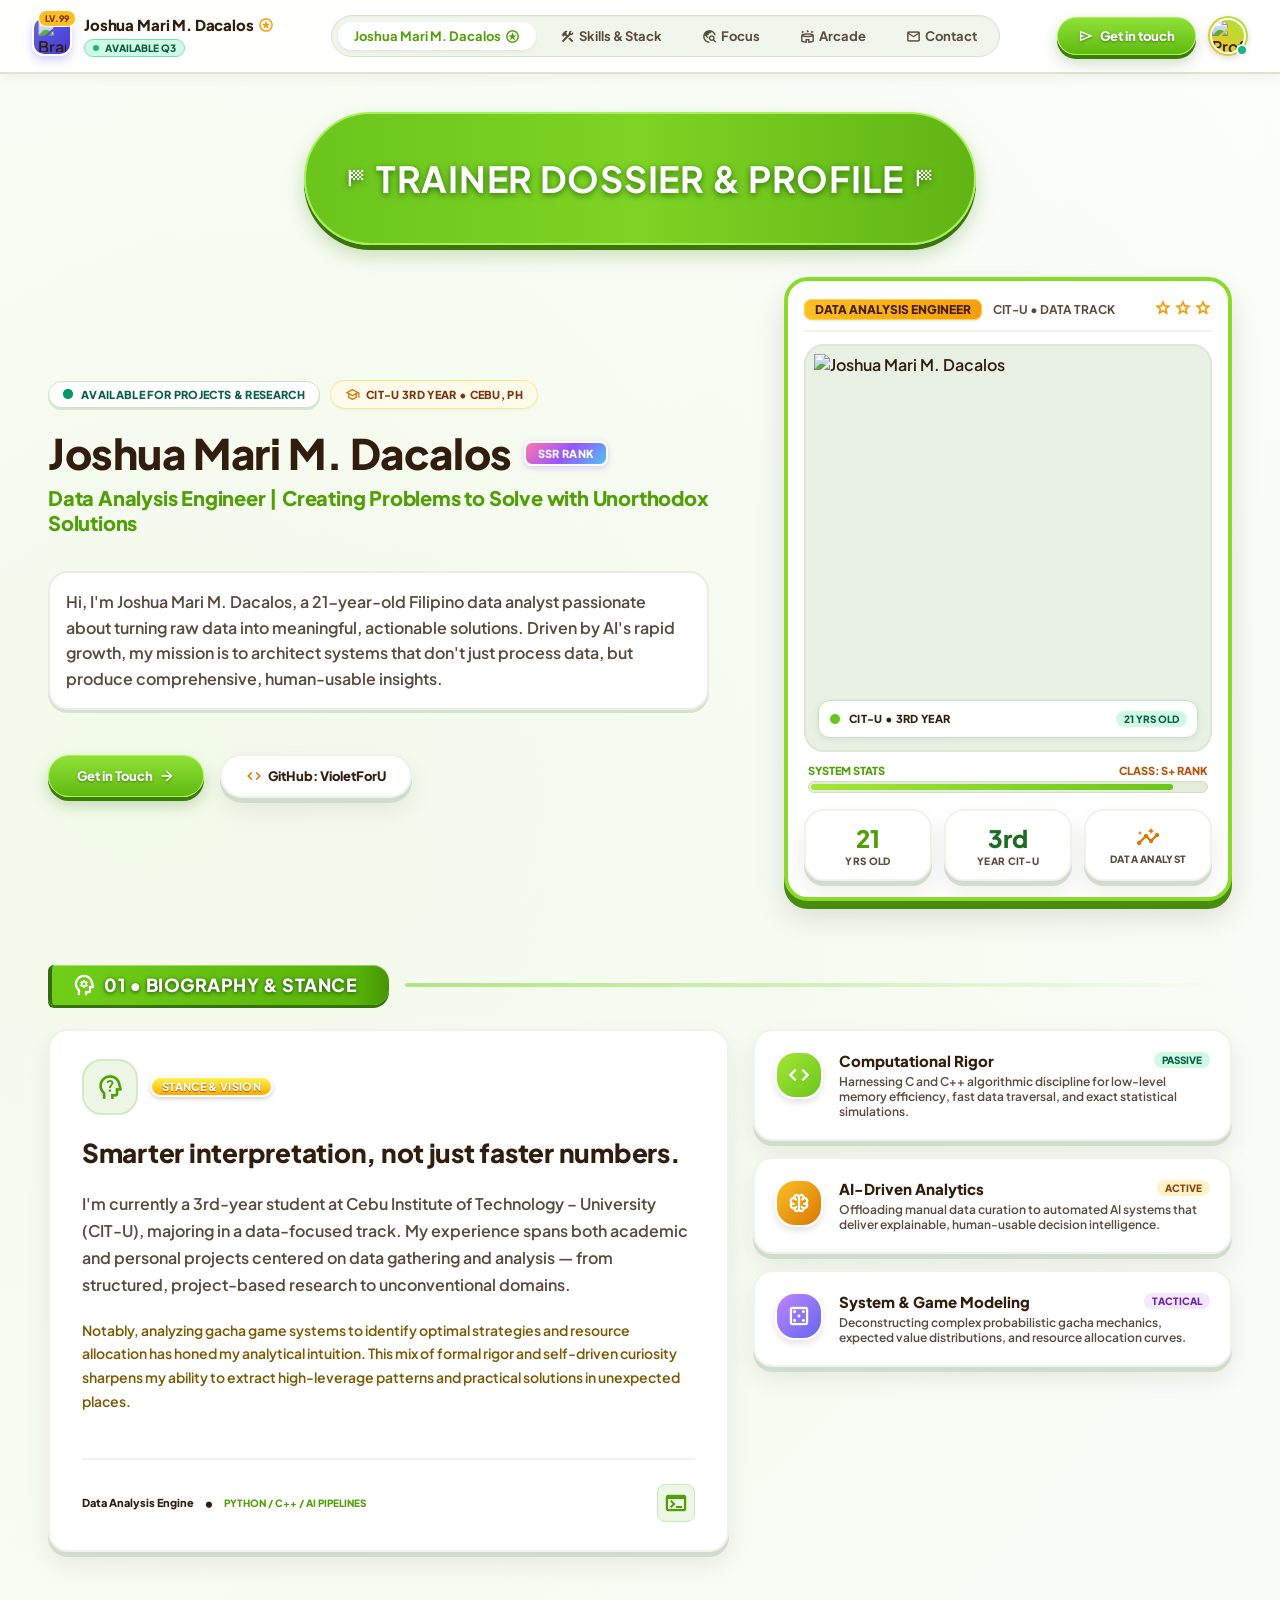
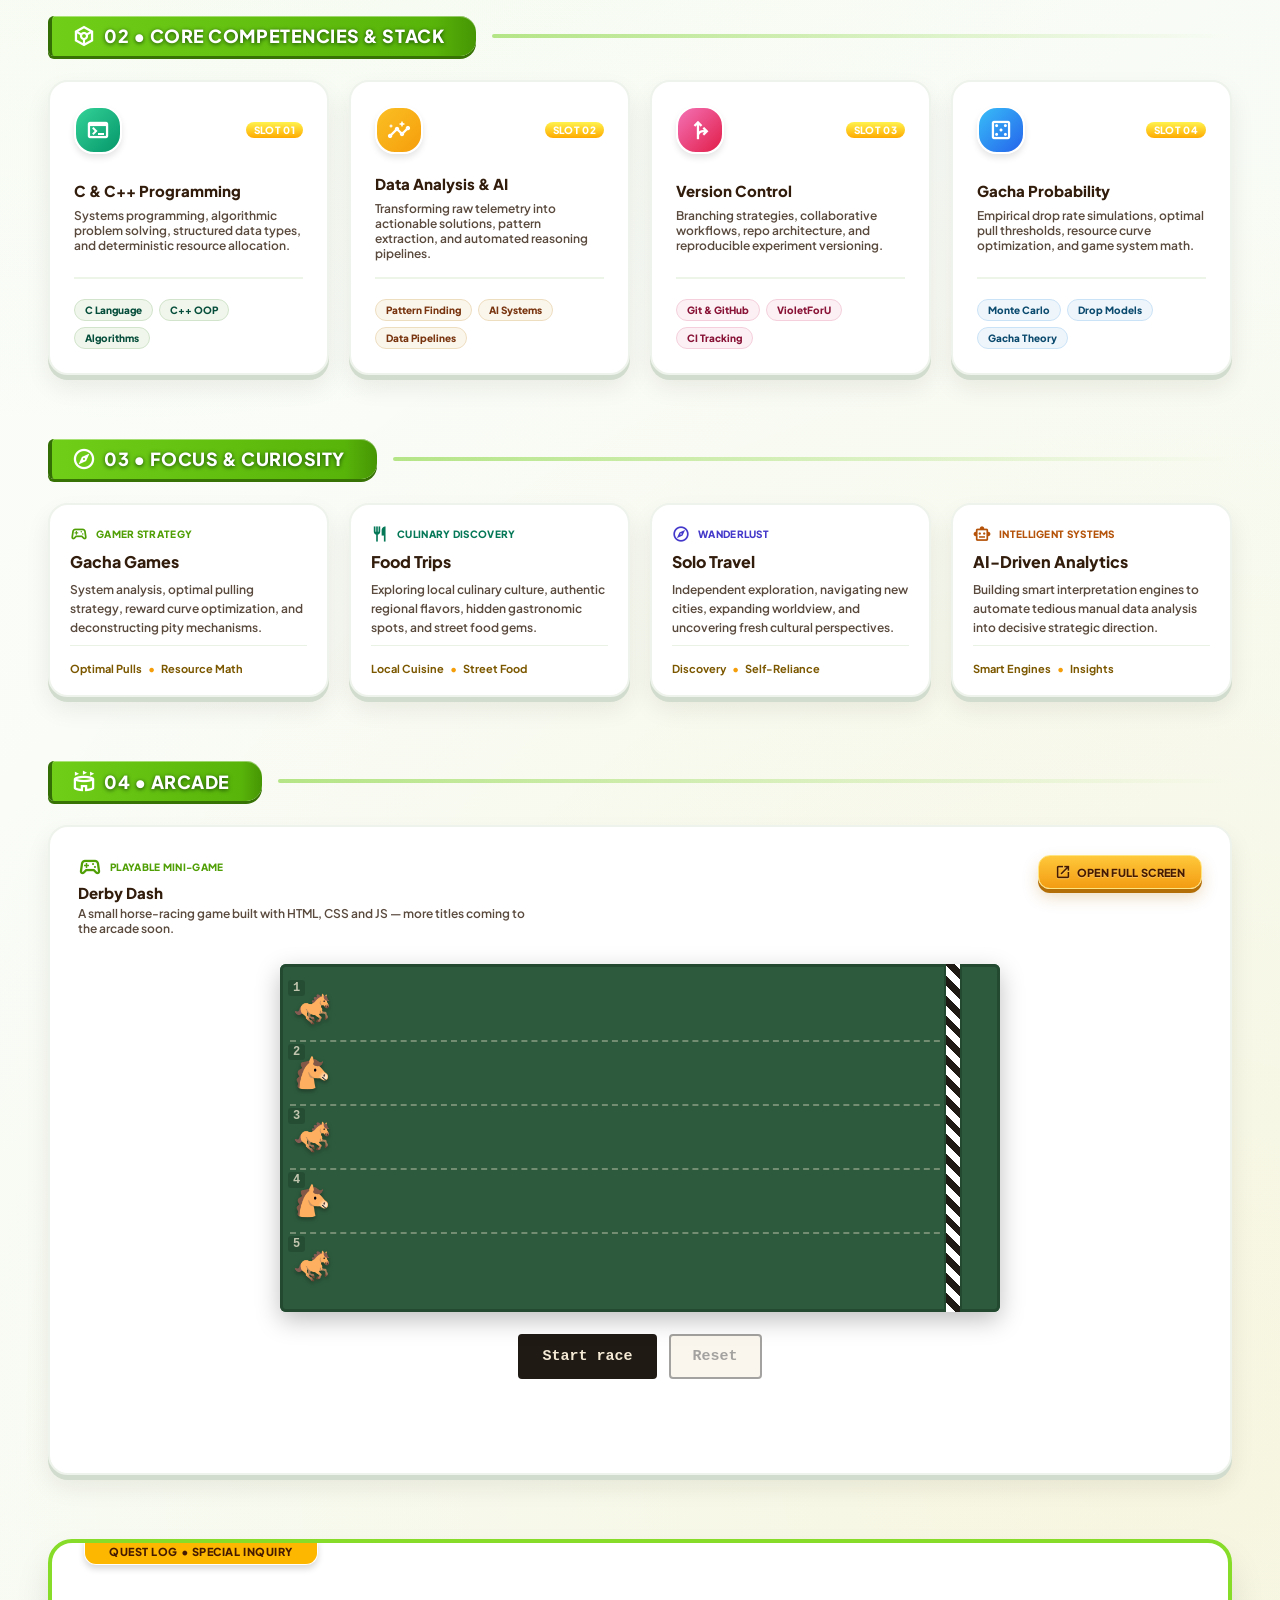
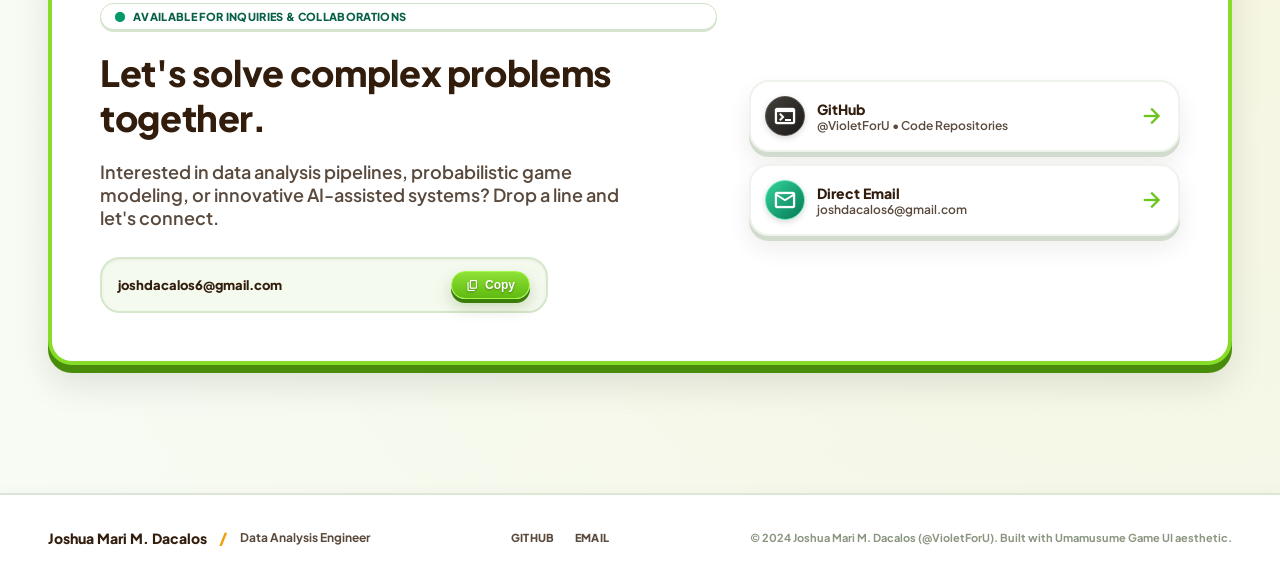
==== commit 7abde1a0: "Add files via upload" ====
--- a/index.html
+++ b/index.html
@@ -407,6 +407,7 @@
 </footer>
 
 <script src="script.js"></script>
+<script src="games/sprites.js"></script>
 <script src="games/derby-dash.js"></script>
 </body>
 </html>
--- a/styles.css
+++ b/styles.css
@@ -765,6 +765,7 @@
   --derby-ink: #1F1A14;
   --derby-gold: #C9A227;
   --derby-gold-light: #E6C75A;
+  --derby-sprite-h: 56px; /* height of the PNG horses; width follows each image's aspect ratio */
   display: flex;
   flex-direction: column;
   align-items: center;
@@ -797,7 +798,7 @@
 
 .derby-embed .lane {
   position: relative;
-  height: 56px;
+  height: 64px;
   margin: 0 40px 0 10px;
   border-bottom: 2px dashed rgba(244,234,213,0.35);
   display: flex;
@@ -808,6 +809,7 @@
 .derby-embed .lane-label {
   position: absolute;
   left: -2px;
+  top: 2px;
   font-size: 12px;
   color: var(--derby-cream);
   opacity: 0.75;
@@ -818,18 +820,34 @@
 }
 
 .derby-embed .horse {
+  --flip: -1; /* emoji face left, so they're mirrored */
   position: absolute;
   left: 4px;
   font-size: 30px;
-  transform: scaleX(-1);
+  transform: scaleX(var(--flip));
   transition: left 0.28s linear;
   filter: drop-shadow(0 2px 2px rgba(0,0,0,0.35));
   will-change: left;
 }
+/* PNG sprites: not mirrored by default. If your art faces left, change --flip to -1. */
+.derby-embed .horse.sprite {
+  --flip: 1;
+  line-height: 0;
+}
+.derby-embed .horse img {
+  display: block;
+  height: var(--derby-sprite-h);
+  width: auto;
+  max-width: 96px;
+  object-fit: contain;
+  pointer-events: none;
+  user-select: none;
+  -webkit-user-drag: none;
+}
 .derby-embed .horse.winner { animation: derby-bounce 0.5s ease-in-out infinite; }
 @keyframes derby-bounce {
-  0%, 100% { transform: scaleX(-1) translateY(0); }
-  50% { transform: scaleX(-1) translateY(-6px); }
+  0%, 100% { transform: scaleX(var(--flip)) translateY(0); }
+  50% { transform: scaleX(var(--flip)) translateY(-6px); }
 }
 
 .derby-embed .controls {
@@ -876,8 +894,9 @@
 }
 
 @media (max-width: 480px) {
+  .derby-embed { --derby-sprite-h: 44px; }
   .derby-embed .horse { font-size: 24px; }
-  .derby-embed .lane { height: 46px; margin: 0 34px 0 6px; }
+  .derby-embed .lane { height: 52px; margin: 0 34px 0 6px; }
   .derby-embed .finish { right: 32px; width: 10px; }
 }
 
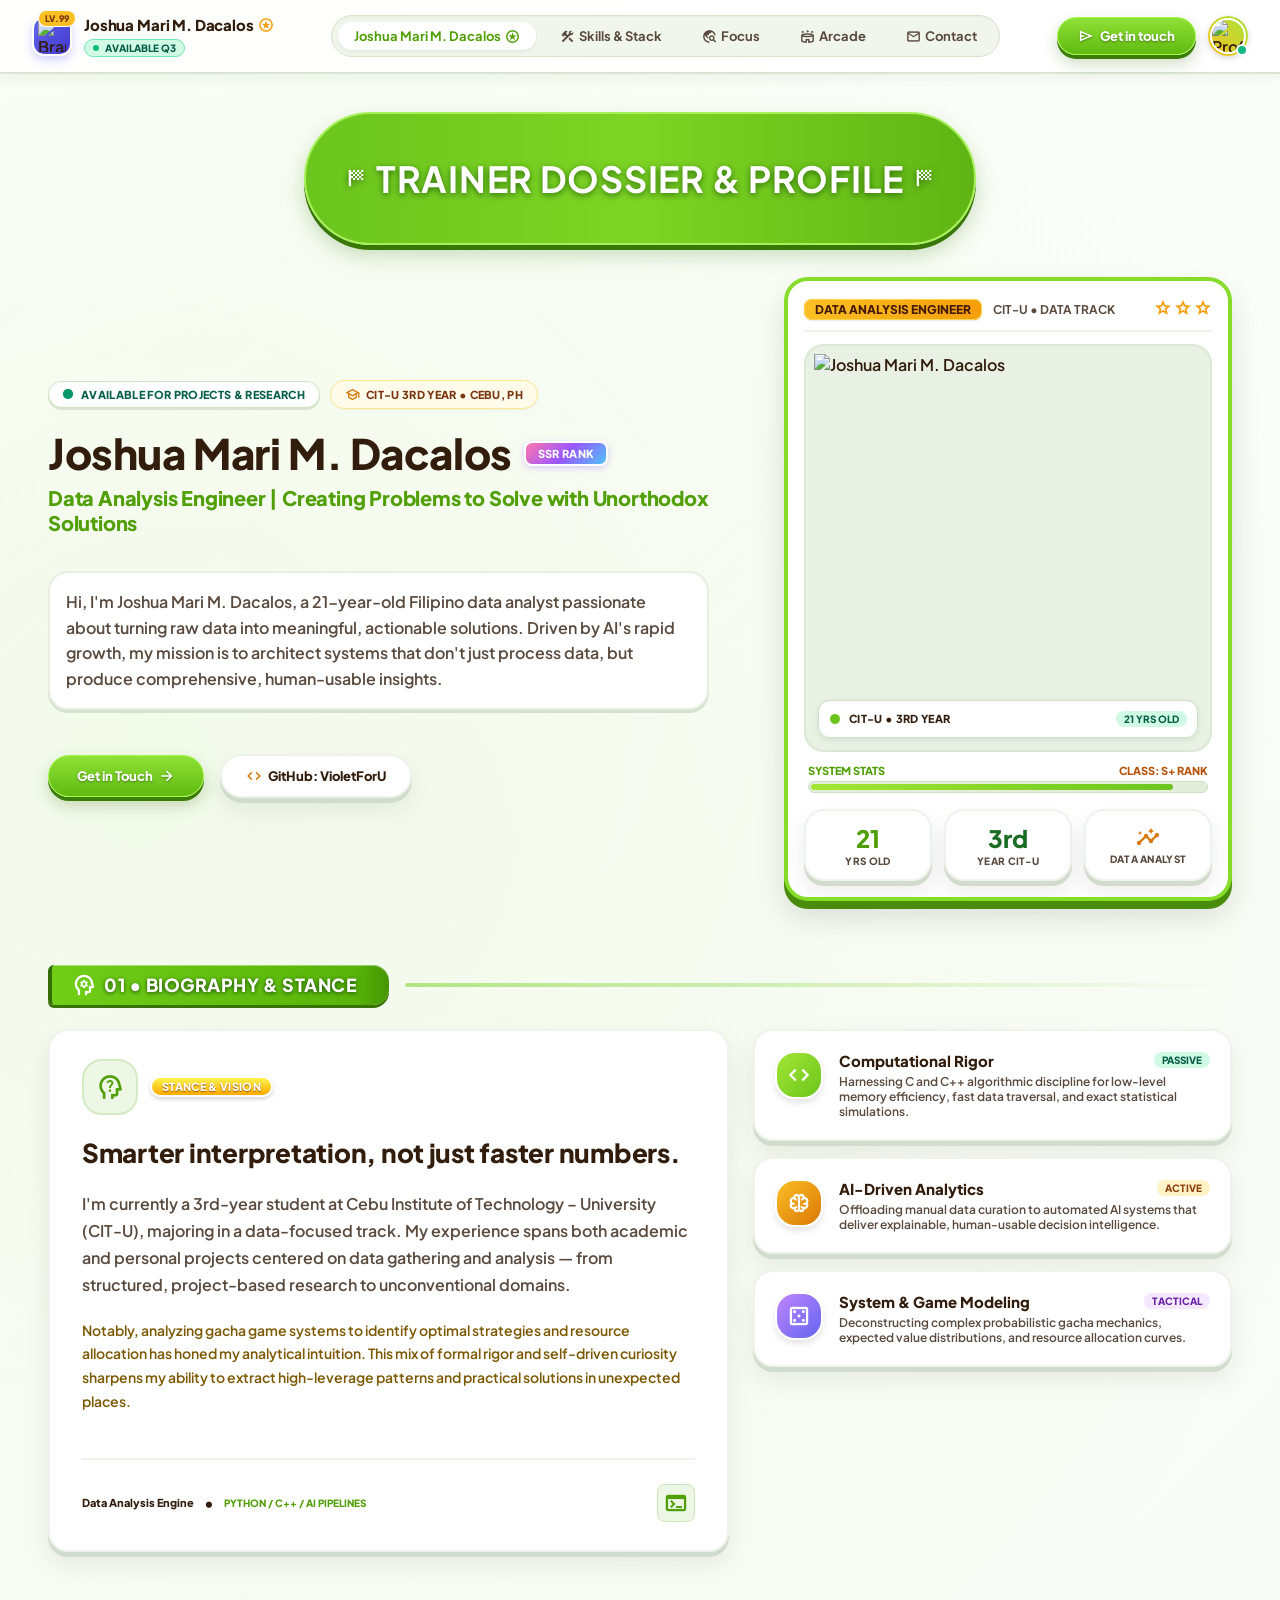
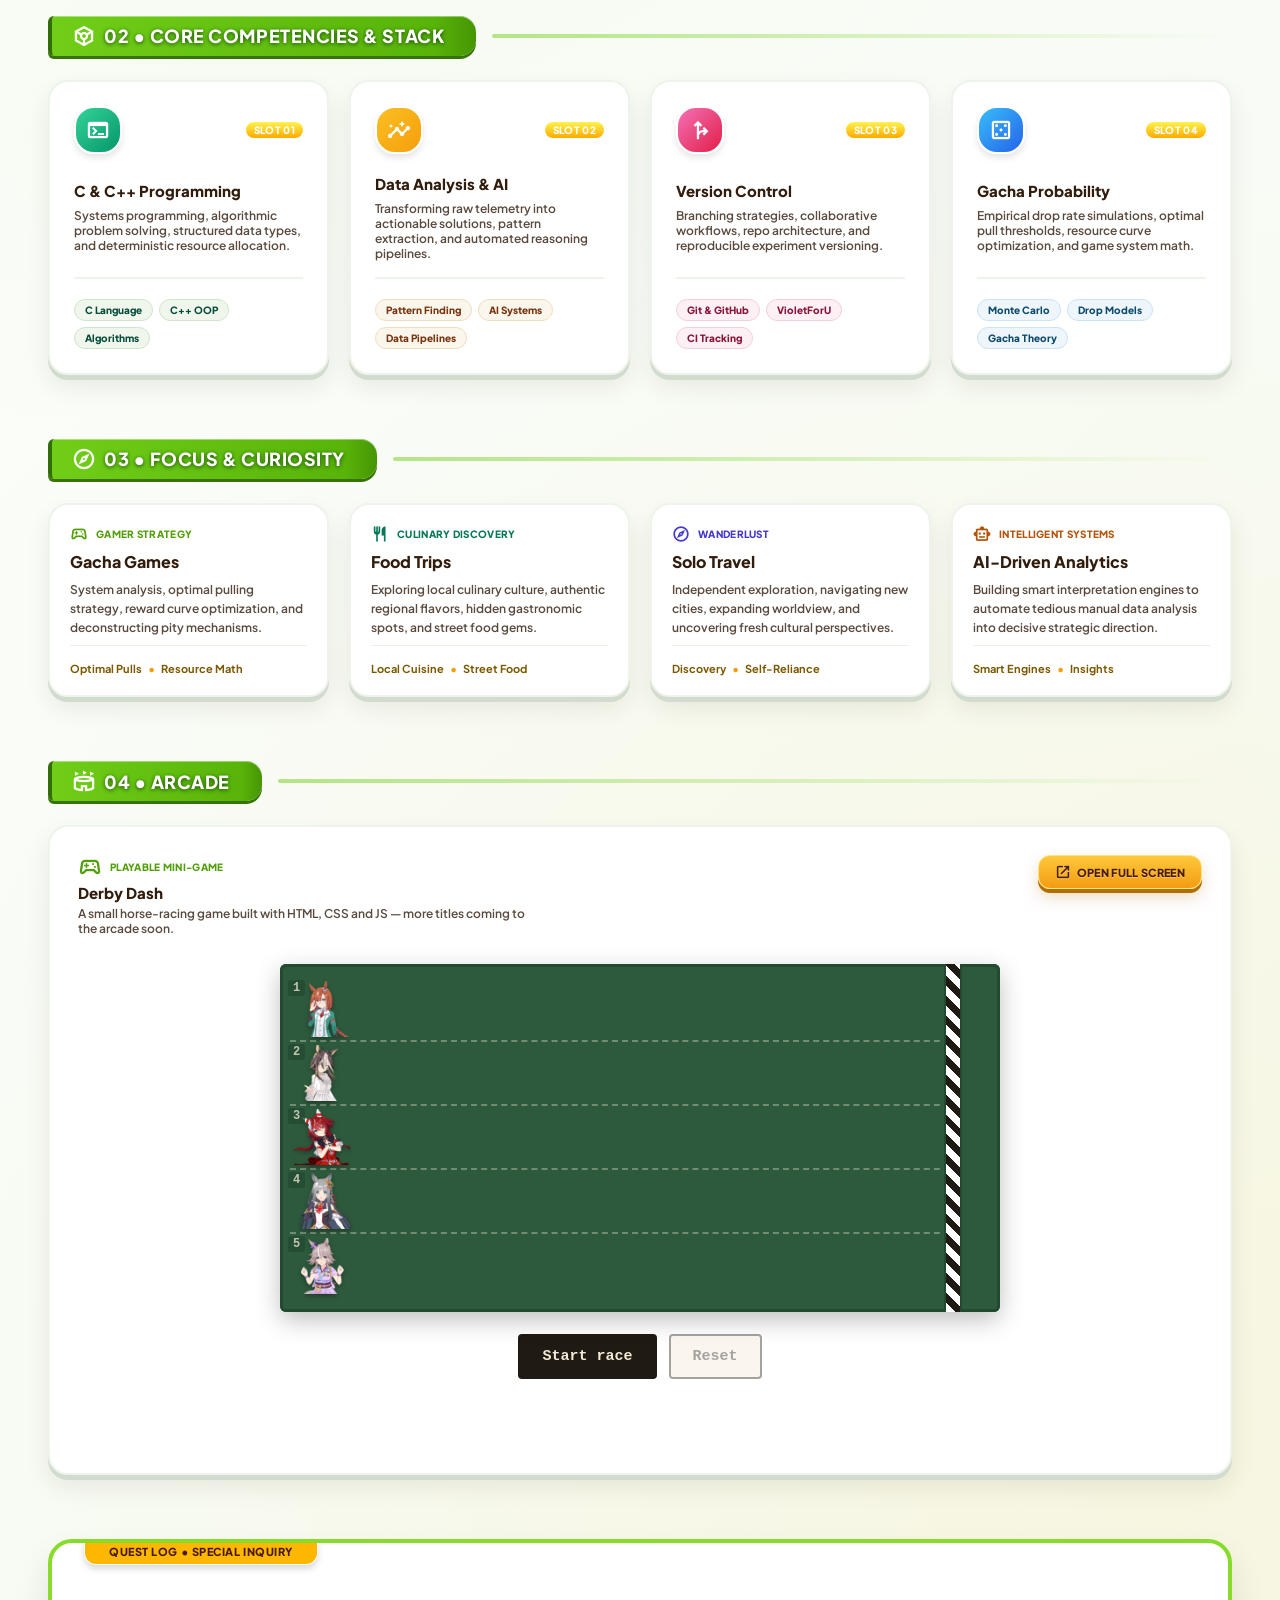
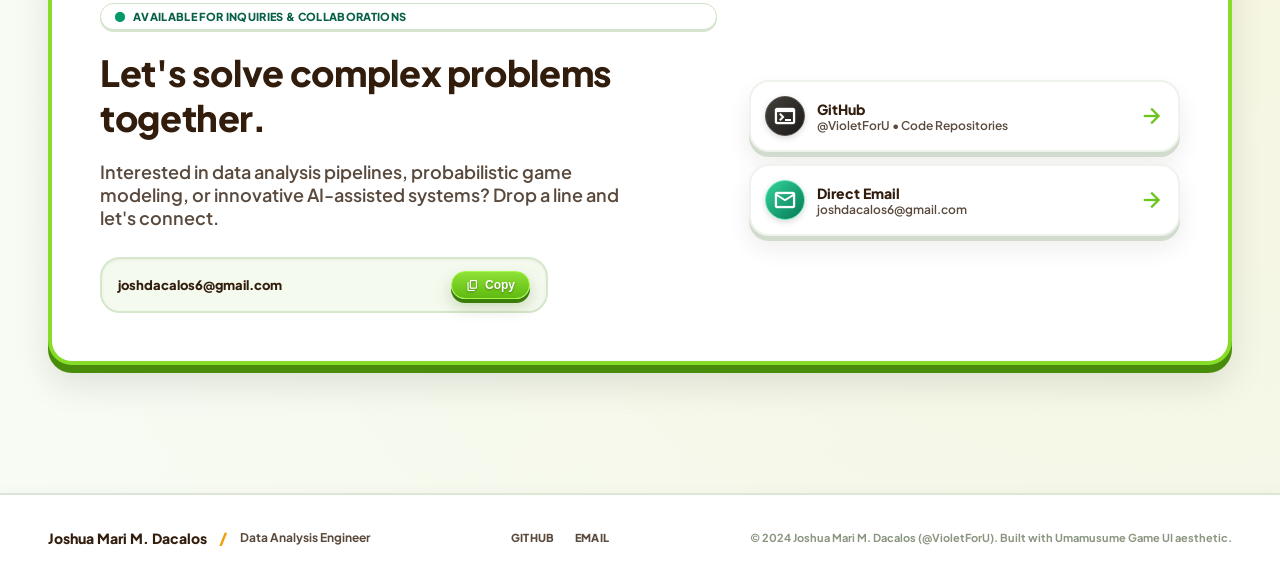
==== commit baa942d3: "Add files via upload" ====
--- a/index.html
+++ b/index.html
@@ -36,7 +36,7 @@
     <div class="header-actions">
       <a class="btn btn-green" href="#collaborate"><span class="material-symbols-outlined">send</span>Get in touch</a>
       <div class="avatar-wrap">
-        <img alt="Profile" src="https://lh3.googleusercontent.com/aida-public/[base64]">
+        <img alt="Profile" src="images/avatar.jpg">
         <span class="avatar-status"></span>
       </div>
     </div>
@@ -96,7 +96,7 @@
             </div>
 
             <div class="trainer-photo">
-              <img alt="Joshua Mari M. Dacalos" src="https://lh3.googleusercontent.com/aida-public/[base64]">
+              <img alt="Joshua Mari M. Dacalos" src="images/profile.jpg">
               <div class="trainer-photo-caption">
                 <div class="trainer-photo-caption-left">
                   <span class="trainer-dot"></span>
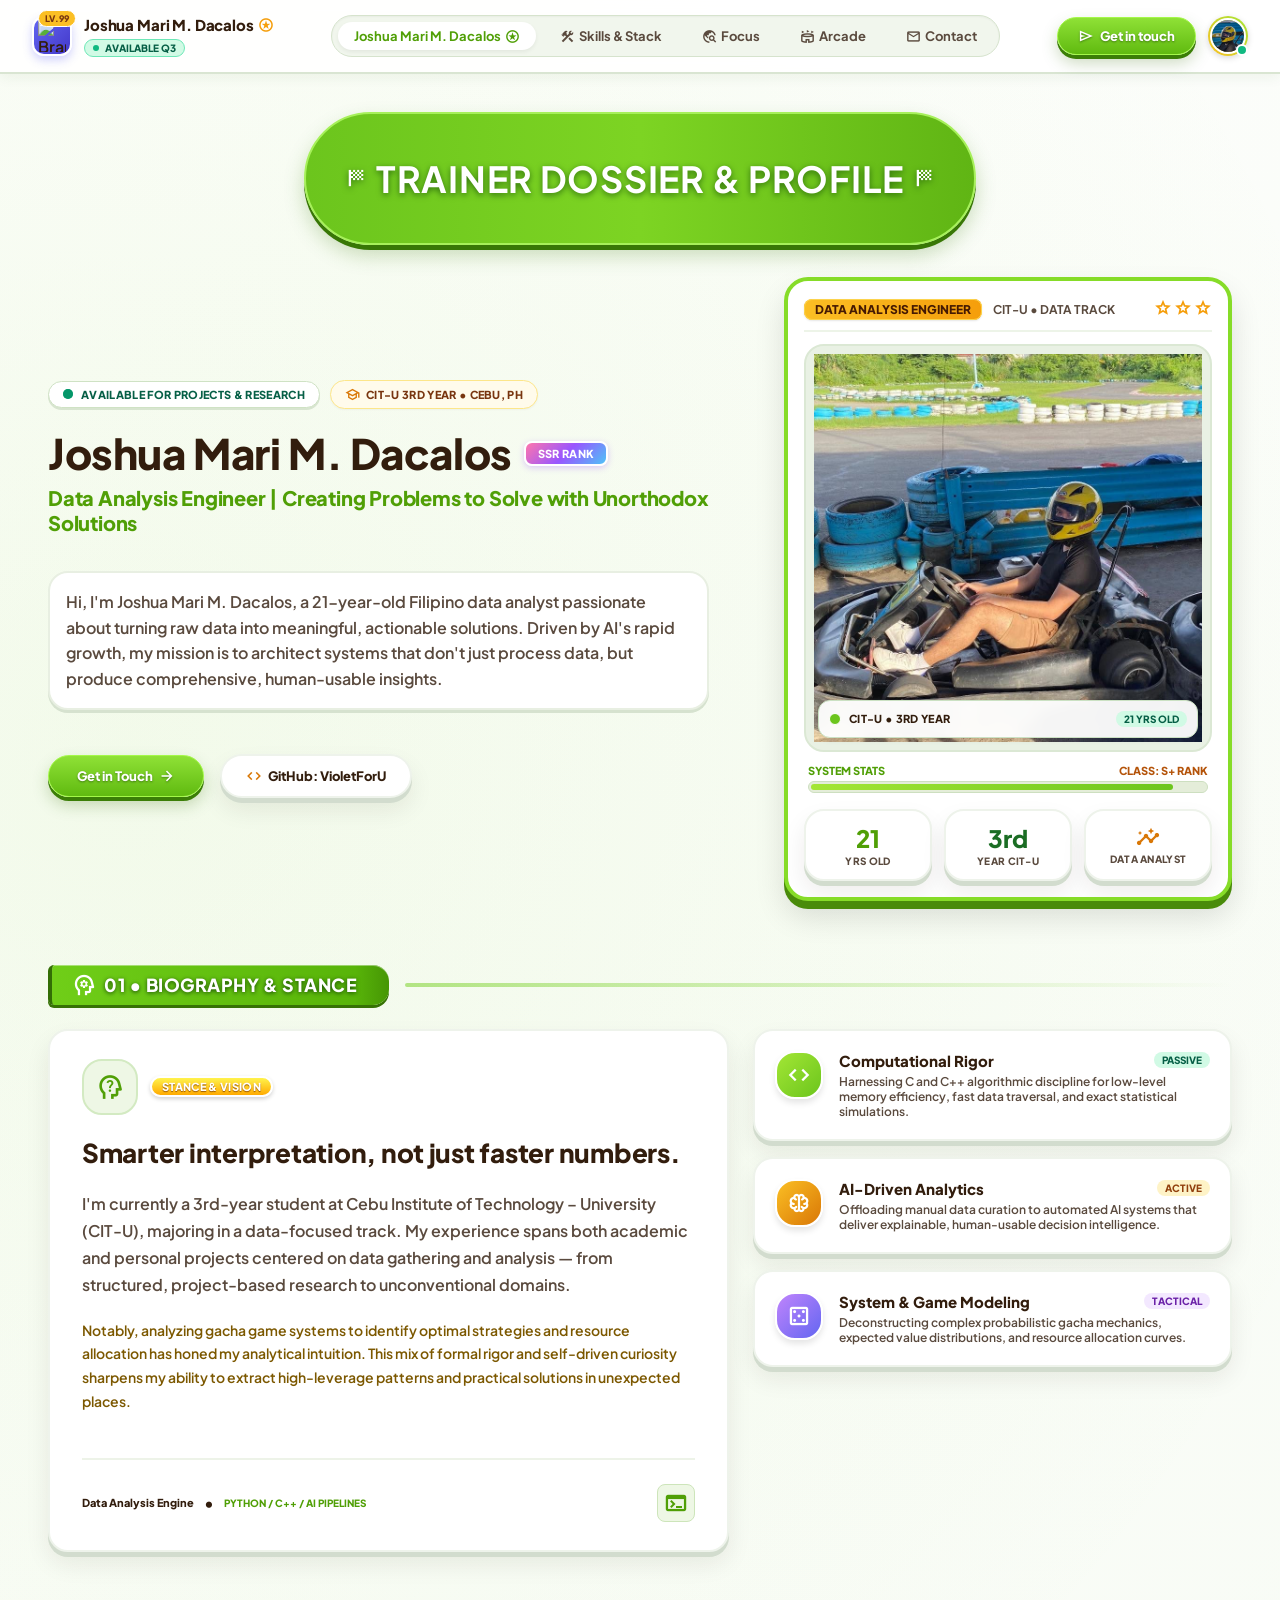
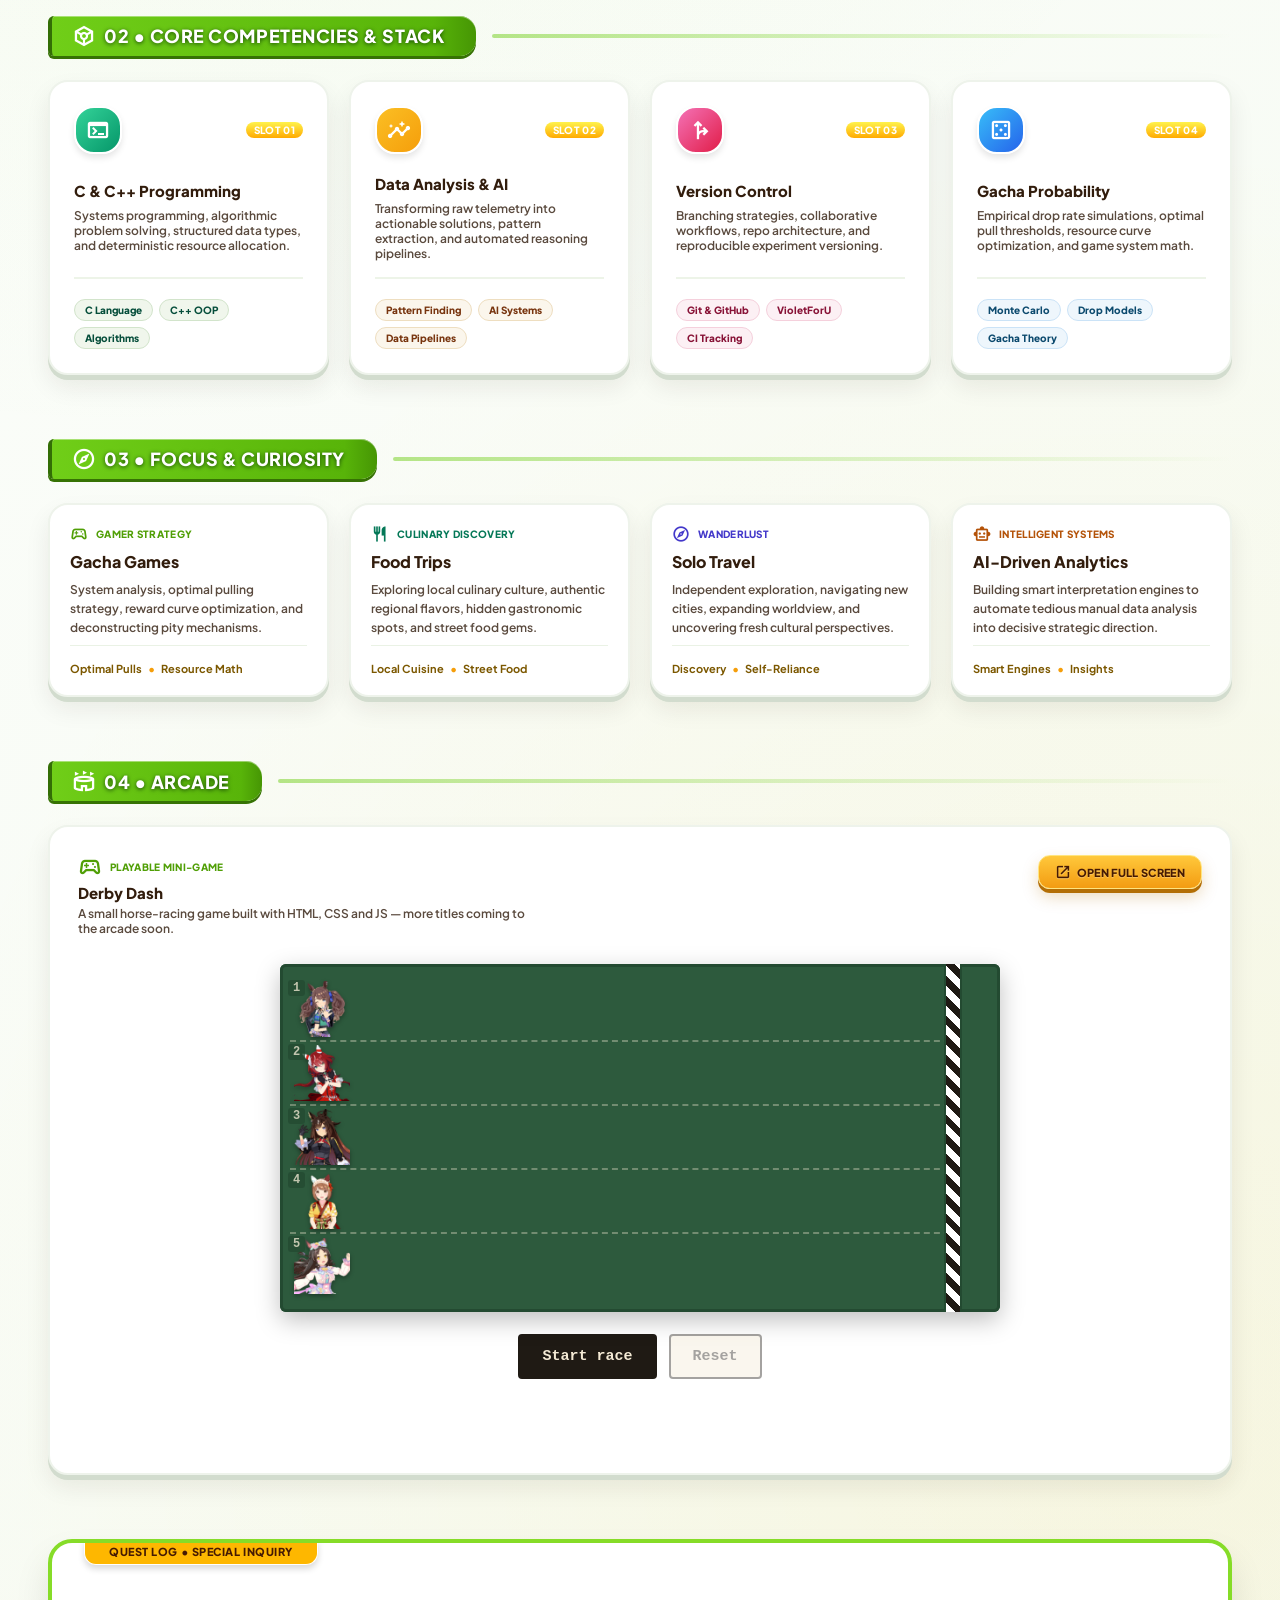
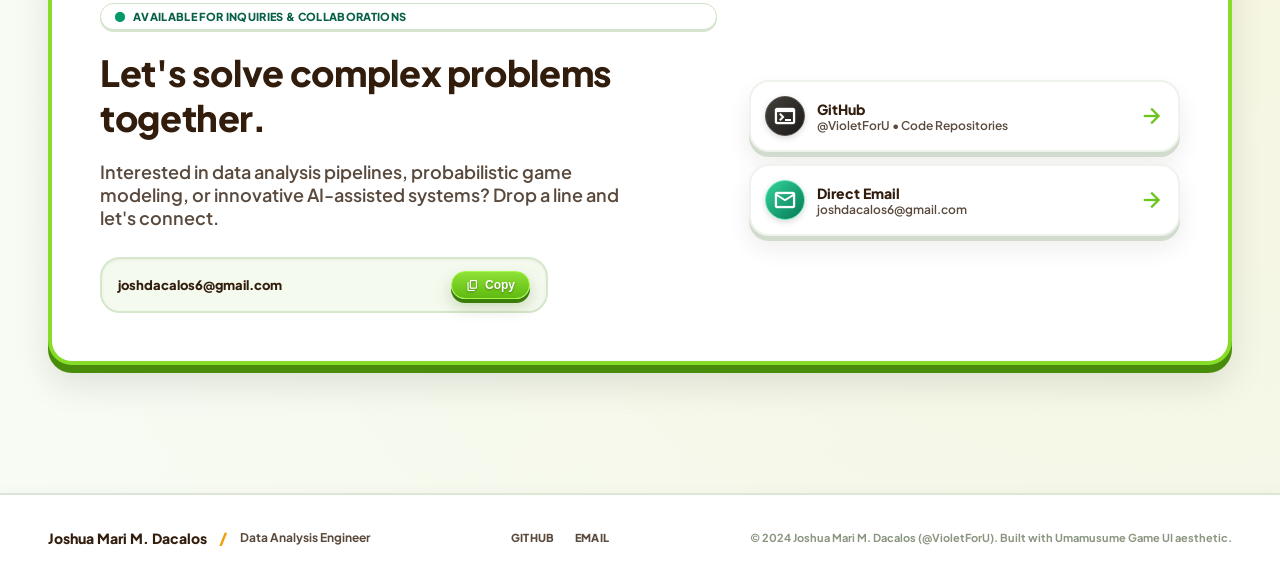
==== commit a053abaa: "Add files via upload" ====
--- a/index.html
+++ b/index.html
@@ -7,6 +7,7 @@
 <link href="https://fonts.googleapis.com/css2?family=Material+Symbols+Outlined:wght,FILL@100..700,0..1&display=swap" rel="stylesheet">
 <link href="https://fonts.googleapis.com/css2?family=Plus+Jakarta+Sans:wght@400;500;600;700;800;900&display=swap" rel="stylesheet">
 <link rel="stylesheet" href="styles.css">
+<link rel="stylesheet" href="gacha-fx.css">
 </head>
 <body>
 
@@ -407,6 +408,7 @@
 </footer>
 
 <script src="script.js"></script>
+<script src="gacha-fx.js"></script>
 <script src="games/sprites.js"></script>
 <script src="games/derby-dash.js"></script>
 </body>
--- a/gacha-fx.css
+++ b/gacha-fx.css
@@ -0,0 +1,171 @@
+/* ============================================================
+   Gacha click effects — Umamusume-style tap bursts & SSR reveal
+   Pure CSS/JS, no image assets. Loaded after styles.css.
+   ============================================================ */
+
+.gfx-layer {
+  position: fixed;
+  inset: 0;
+  z-index: 9999;
+  pointer-events: none;
+  overflow: hidden;
+}
+
+/* ---------- Tap ring ---------- */
+.gfx-ring {
+  position: absolute;
+  width: 24px;
+  height: 24px;
+  margin: -12px 0 0 -12px;
+  border-radius: 50%;
+  border: 3px solid #fff;
+  box-shadow:
+    0 0 10px 2px var(--gfx-c, #9dfa53),
+    inset 0 0 8px var(--gfx-c, #9dfa53);
+  animation: gfx-ring var(--gfx-d, 0.55s) cubic-bezier(0.2, 0.7, 0.3, 1) var(--gfx-delay, 0s) both;
+}
+
+@keyframes gfx-ring {
+  0%   { transform: scale(0.2); opacity: 1; }
+  100% { transform: scale(4.5); opacity: 0; border-width: 1px; }
+}
+
+/* ---------- Center glow on tap ---------- */
+.gfx-glow {
+  position: absolute;
+  width: 90px;
+  height: 90px;
+  margin: -45px 0 0 -45px;
+  border-radius: 50%;
+  background: radial-gradient(circle, rgba(255, 255, 255, 0.95) 0%, rgba(255, 240, 150, 0.6) 35%, transparent 70%);
+  animation: gfx-glow 0.4s ease-out both;
+}
+
+@keyframes gfx-glow {
+  0%   { transform: scale(0.2); opacity: 1; }
+  100% { transform: scale(1.6); opacity: 0; }
+}
+
+/* ---------- Four-point sparkles ---------- */
+.gfx-spark {
+  position: absolute;
+  margin: calc(var(--s) / -2) 0 0 calc(var(--s) / -2);
+  width: var(--s);
+  height: var(--s);
+  display: flex;
+  align-items: center;
+  justify-content: center;
+  font-size: var(--s);
+  line-height: 1;
+  color: var(--c);
+  text-shadow: 0 0 6px var(--c), 0 0 12px rgba(255, 255, 255, 0.9);
+  animation: gfx-spark var(--d) cubic-bezier(0.15, 0.7, 0.3, 1) both;
+  will-change: transform, opacity;
+}
+
+@keyframes gfx-spark {
+  0%   { transform: translate(0, 0) scale(0) rotate(0deg); opacity: 1; }
+  25%  { transform: translate(calc(var(--x) * 0.55), calc(var(--y) * 0.55)) scale(1.25) rotate(60deg); opacity: 1; }
+  100% { transform: translate(var(--x), var(--y)) scale(0) rotate(200deg); opacity: 0; }
+}
+
+/* ---------- SSR reveal: rainbow flash ---------- */
+.gfx-flash {
+  position: absolute;
+  inset: 0;
+  background: linear-gradient(
+    115deg,
+    #ff4d6d, #ffb84d, #fff34d, #5dff7a, #4dd2ff, #b34dff, #ff4dd2, #ff4d6d
+  );
+  background-size: 300% 100%;
+  animation: gfx-flash 1.2s ease-out both;
+}
+
+@keyframes gfx-flash {
+  0%   { opacity: 0;    background-position: 0% 0; }
+  12%  { opacity: 0.75; }
+  100% { opacity: 0;    background-position: 100% 0; }
+}
+
+/* ---------- SSR reveal: radiating shine lines ---------- */
+.gfx-rays {
+  position: absolute;
+  width: 220vmax;
+  height: 220vmax;
+  background: repeating-conic-gradient(
+    rgba(255, 255, 255, 0.95) 0deg 4deg,
+    rgba(255, 244, 170, 0) 4deg 14deg
+  );
+  -webkit-mask-image: radial-gradient(circle, #000 0%, transparent 55%);
+          mask-image: radial-gradient(circle, #000 0%, transparent 55%);
+  animation: gfx-rays 1.7s ease-out both;
+}
+
+@keyframes gfx-rays {
+  0%   { transform: translate(-50%, -50%) rotate(0deg)  scale(0.15); opacity: 0; }
+  15%  { opacity: 1; }
+  100% { transform: translate(-50%, -50%) rotate(45deg) scale(1);    opacity: 0; }
+}
+
+/* ---------- SSR reveal: banner ---------- */
+.gfx-banner {
+  position: absolute;
+  left: 50%;
+  top: 46%;
+  display: flex;
+  flex-direction: column;
+  align-items: center;
+  font-family: var(--font-body, "Plus Jakarta Sans", system-ui, sans-serif);
+  font-style: italic;
+  font-weight: 900;
+  text-align: center;
+  animation: gfx-banner 1.9s cubic-bezier(0.2, 1.4, 0.4, 1) both;
+}
+
+.gfx-banner-main {
+  font-size: clamp(4.5rem, 16vw, 10rem);
+  line-height: 0.95;
+  letter-spacing: -0.02em;
+  color: #fff8b8;
+  -webkit-text-stroke: 3px #b36e05;
+  paint-order: stroke fill;
+  text-shadow:
+    0 4px 0 #b36e05,
+    0 0 22px #ffd23b,
+    0 0 48px #ff9d00;
+}
+
+.gfx-banner-stars {
+  margin-top: 0.4rem;
+  font-size: clamp(1.4rem, 5vw, 2.6rem);
+  letter-spacing: 0.35em;
+  padding-left: 0.35em; /* balance trailing letter-spacing */
+  color: #ffe14d;
+  text-shadow: 0 2px 0 #b36e05, 0 0 14px #ffb700;
+}
+
+.gfx-banner-sub {
+  margin-top: 0.35rem;
+  padding: 0.2rem 1.1rem;
+  font-size: clamp(0.85rem, 2.6vw, 1.25rem);
+  letter-spacing: 0.18em;
+  text-transform: uppercase;
+  color: #fff;
+  background: linear-gradient(180deg, #8fe136, #509f06);
+  border: 2px solid #a4f849;
+  border-radius: 9999px;
+  box-shadow: 0 3px 0 #336e05;
+}
+
+@keyframes gfx-banner {
+  0%   { transform: translate(-50%, -50%) rotate(-6deg) scale(0);    opacity: 0; }
+  22%  { transform: translate(-50%, -50%) rotate(-6deg) scale(1.15); opacity: 1; }
+  32%  { transform: translate(-50%, -50%) rotate(-6deg) scale(1); }
+  78%  { transform: translate(-50%, -50%) rotate(-6deg) scale(1);    opacity: 1; }
+  100% { transform: translate(-50%, -50%) rotate(-6deg) scale(1.08); opacity: 0; }
+}
+
+/* ---------- Motion preferences ---------- */
+@media (prefers-reduced-motion: reduce) {
+  .gfx-layer { display: none; }
+}
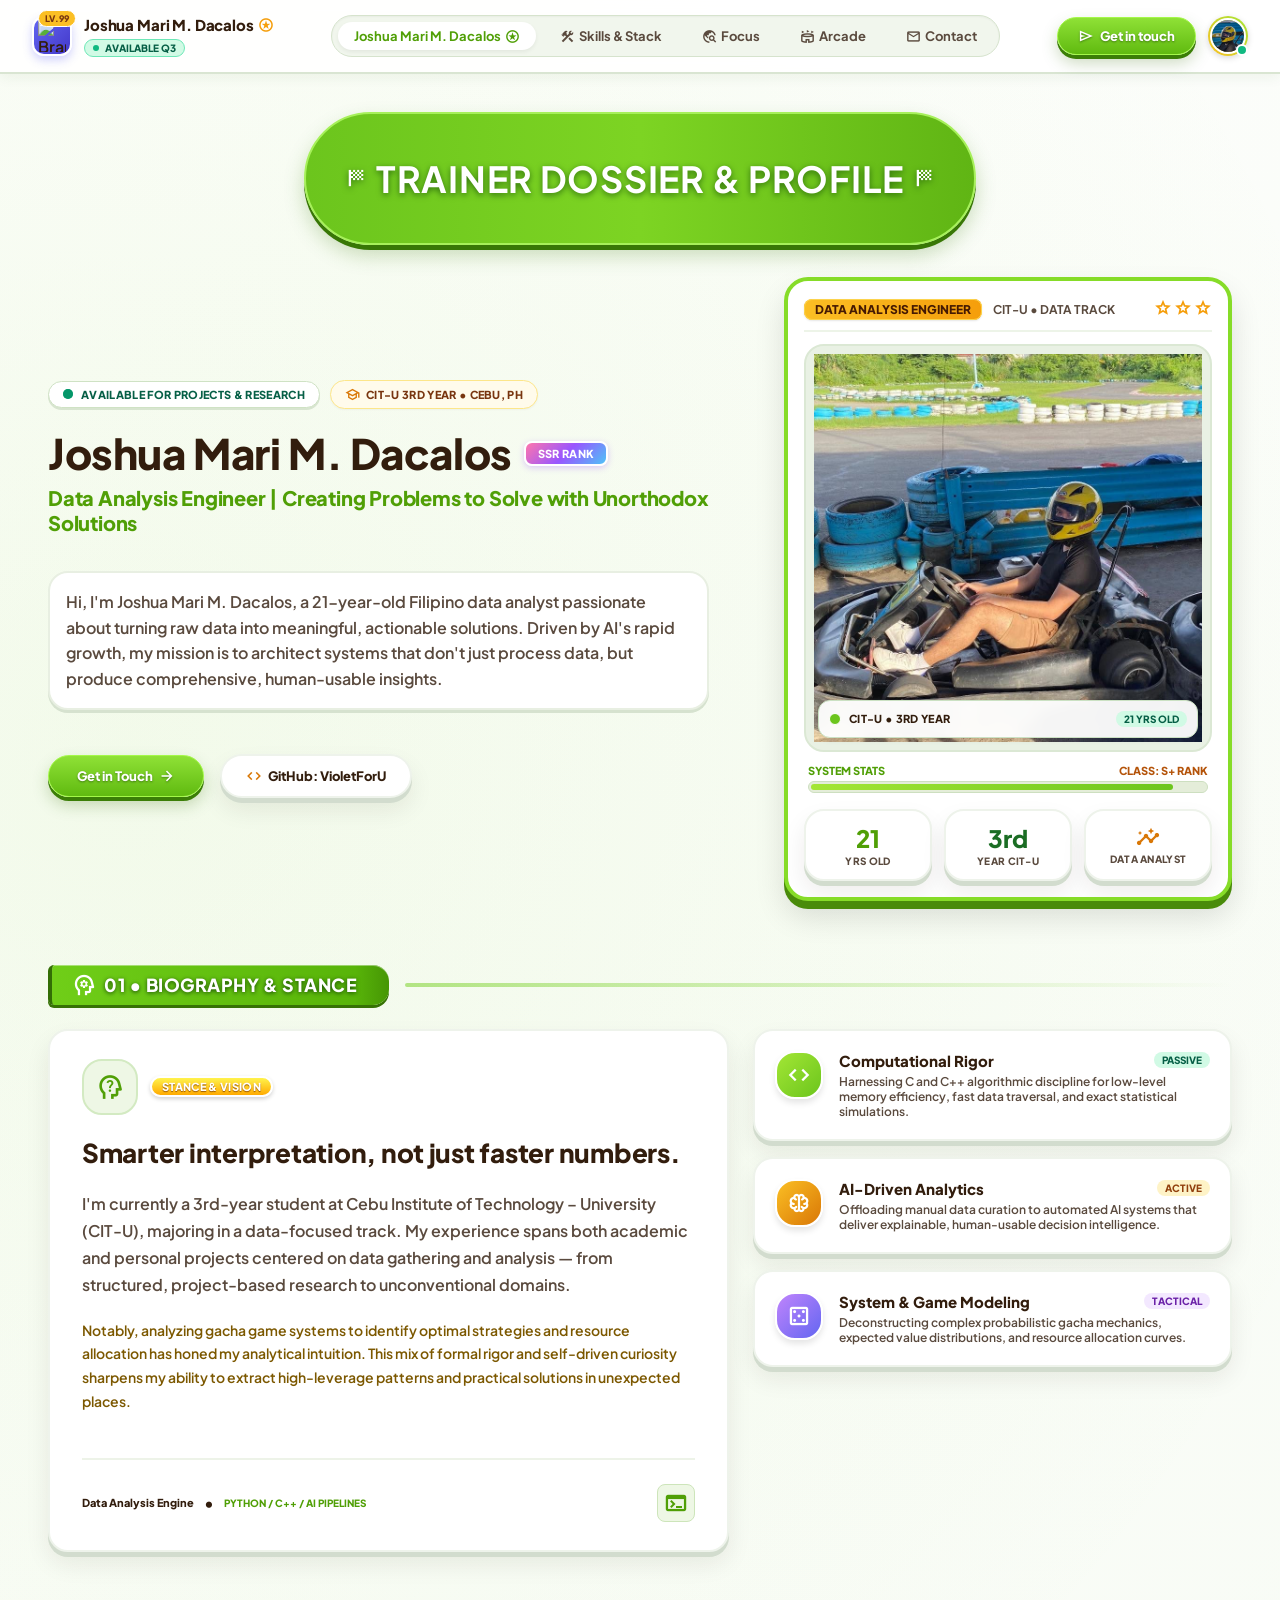
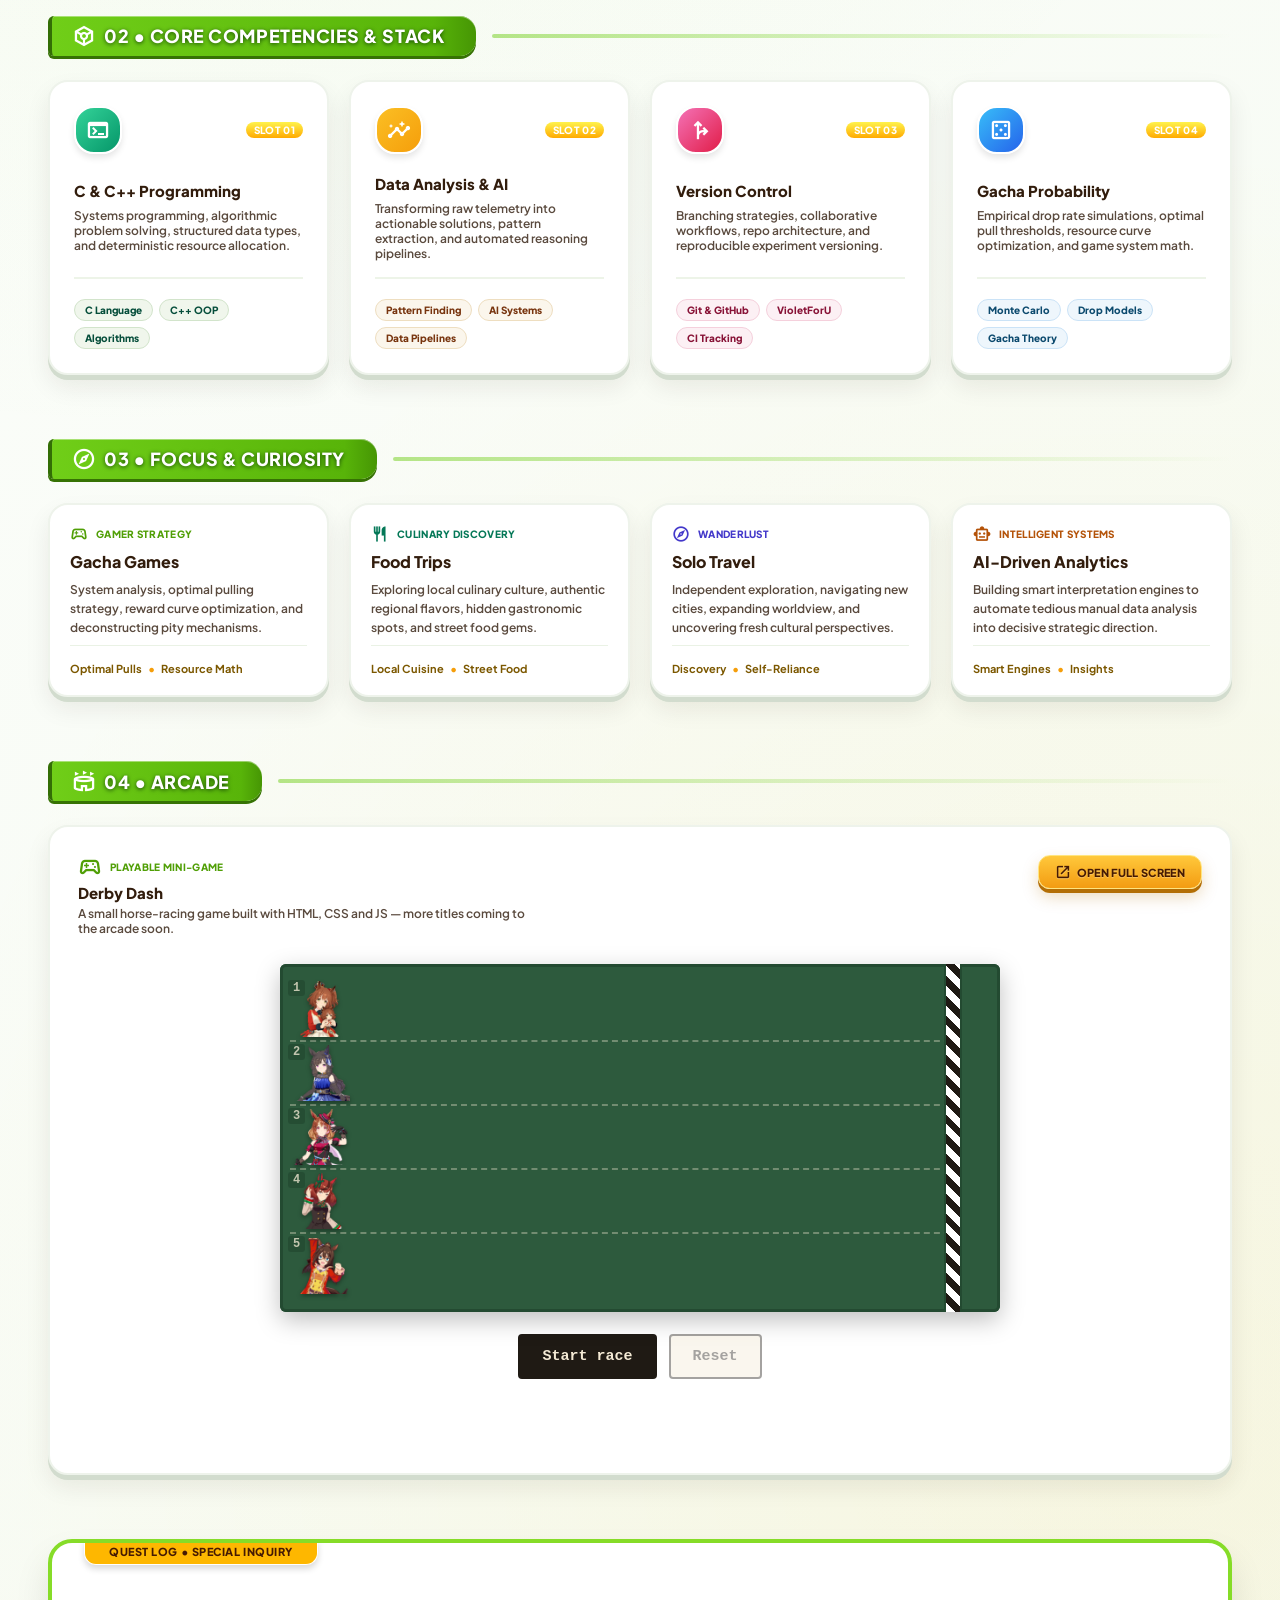
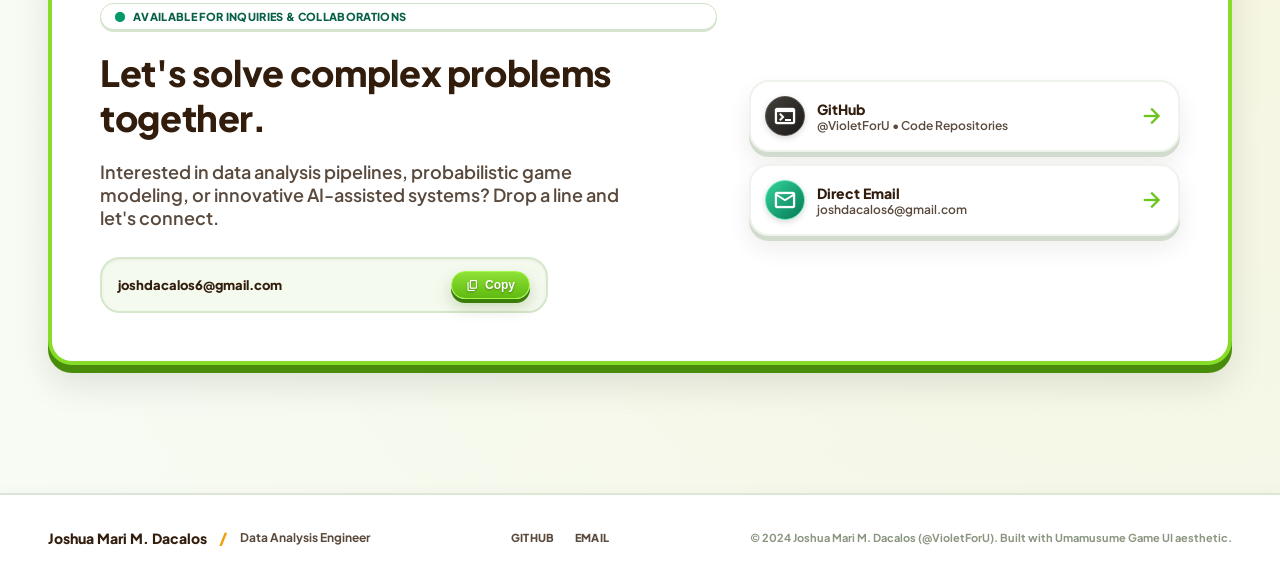
==== commit e31dc5b5: "Edit Title" ====
--- a/index.html
+++ b/index.html
@@ -3,7 +3,7 @@
 <head>
 <meta charset="UTF-8">
 <meta name="viewport" content="width=device-width, initial-scale=1.0">
-<title>Joshua Mari M. Dacalos — Trainer Dossier & Profile</title>
+<title>Joshua Mari M. Dacalos — Trainer Profile</title>
 <link href="https://fonts.googleapis.com/css2?family=Material+Symbols+Outlined:wght,FILL@100..700,0..1&display=swap" rel="stylesheet">
 <link href="https://fonts.googleapis.com/css2?family=Plus+Jakarta+Sans:wght@400;500;600;700;800;900&display=swap" rel="stylesheet">
 <link rel="stylesheet" href="styles.css">
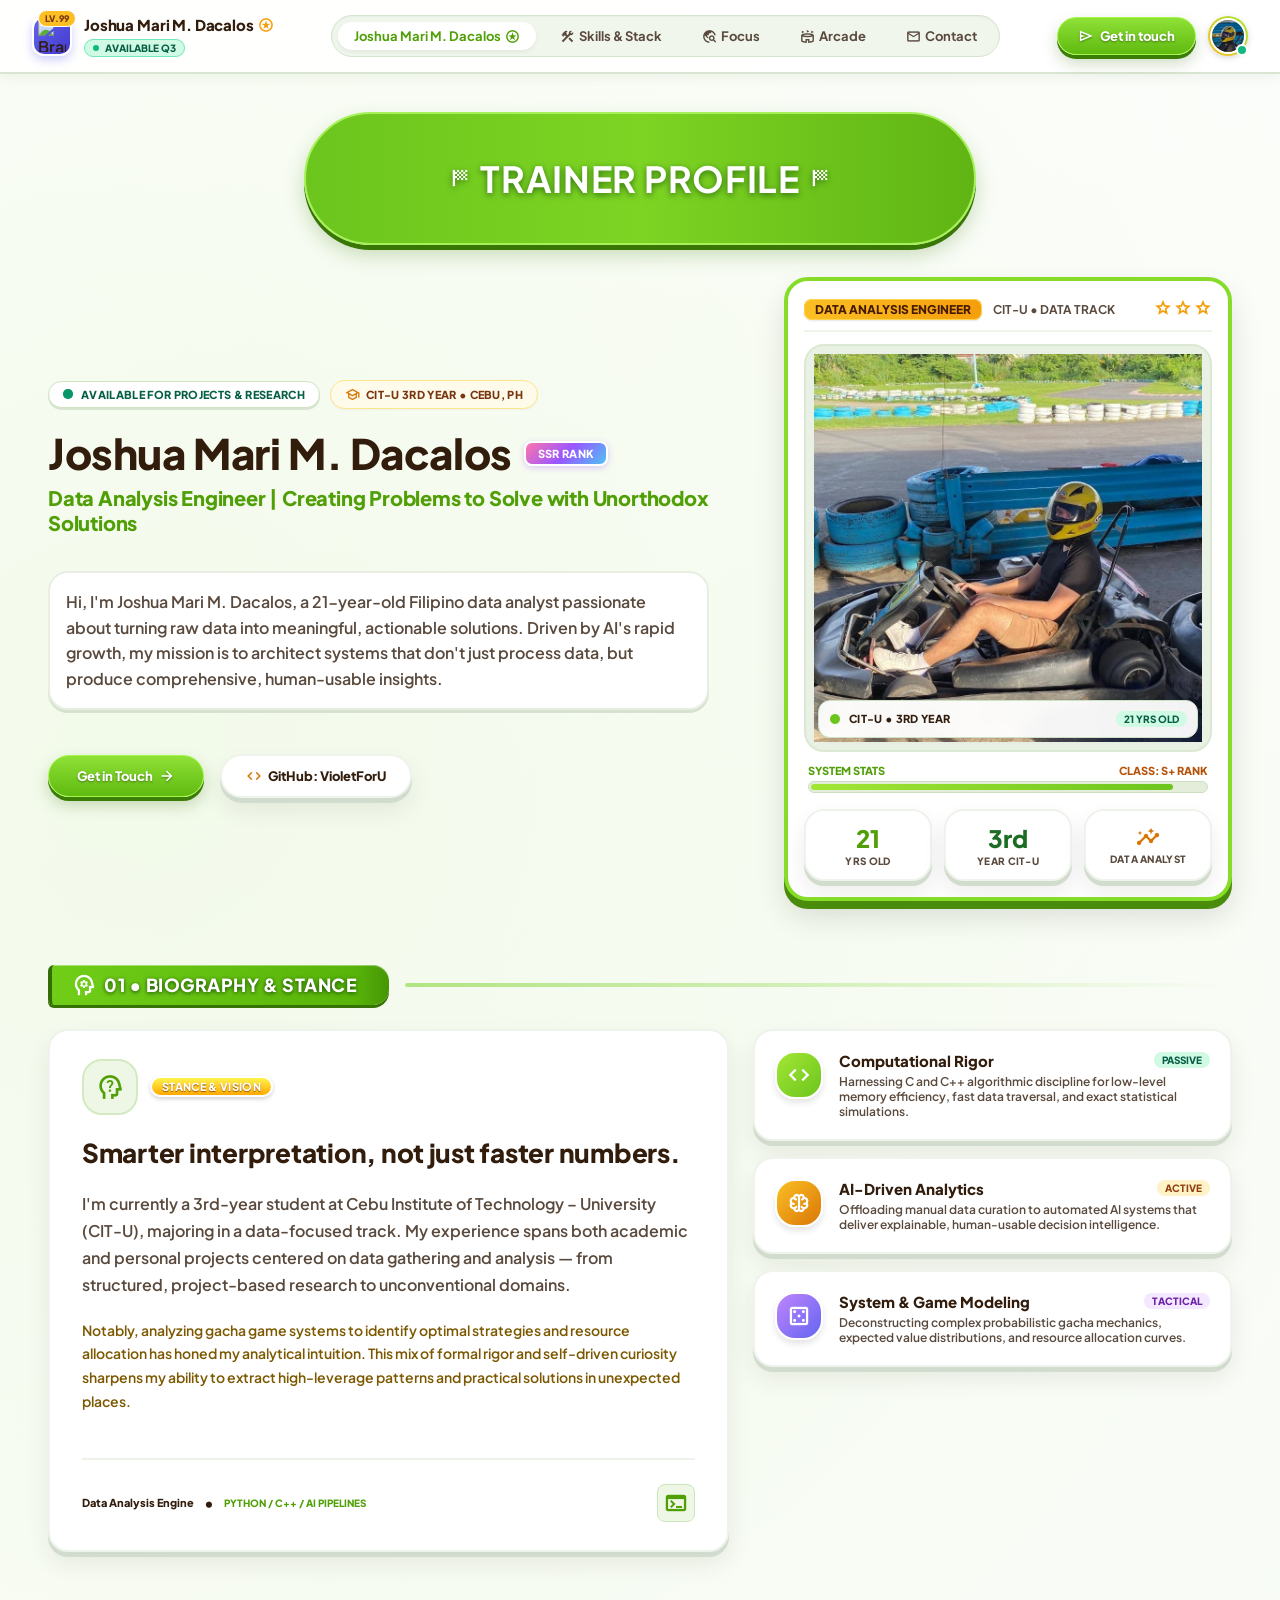
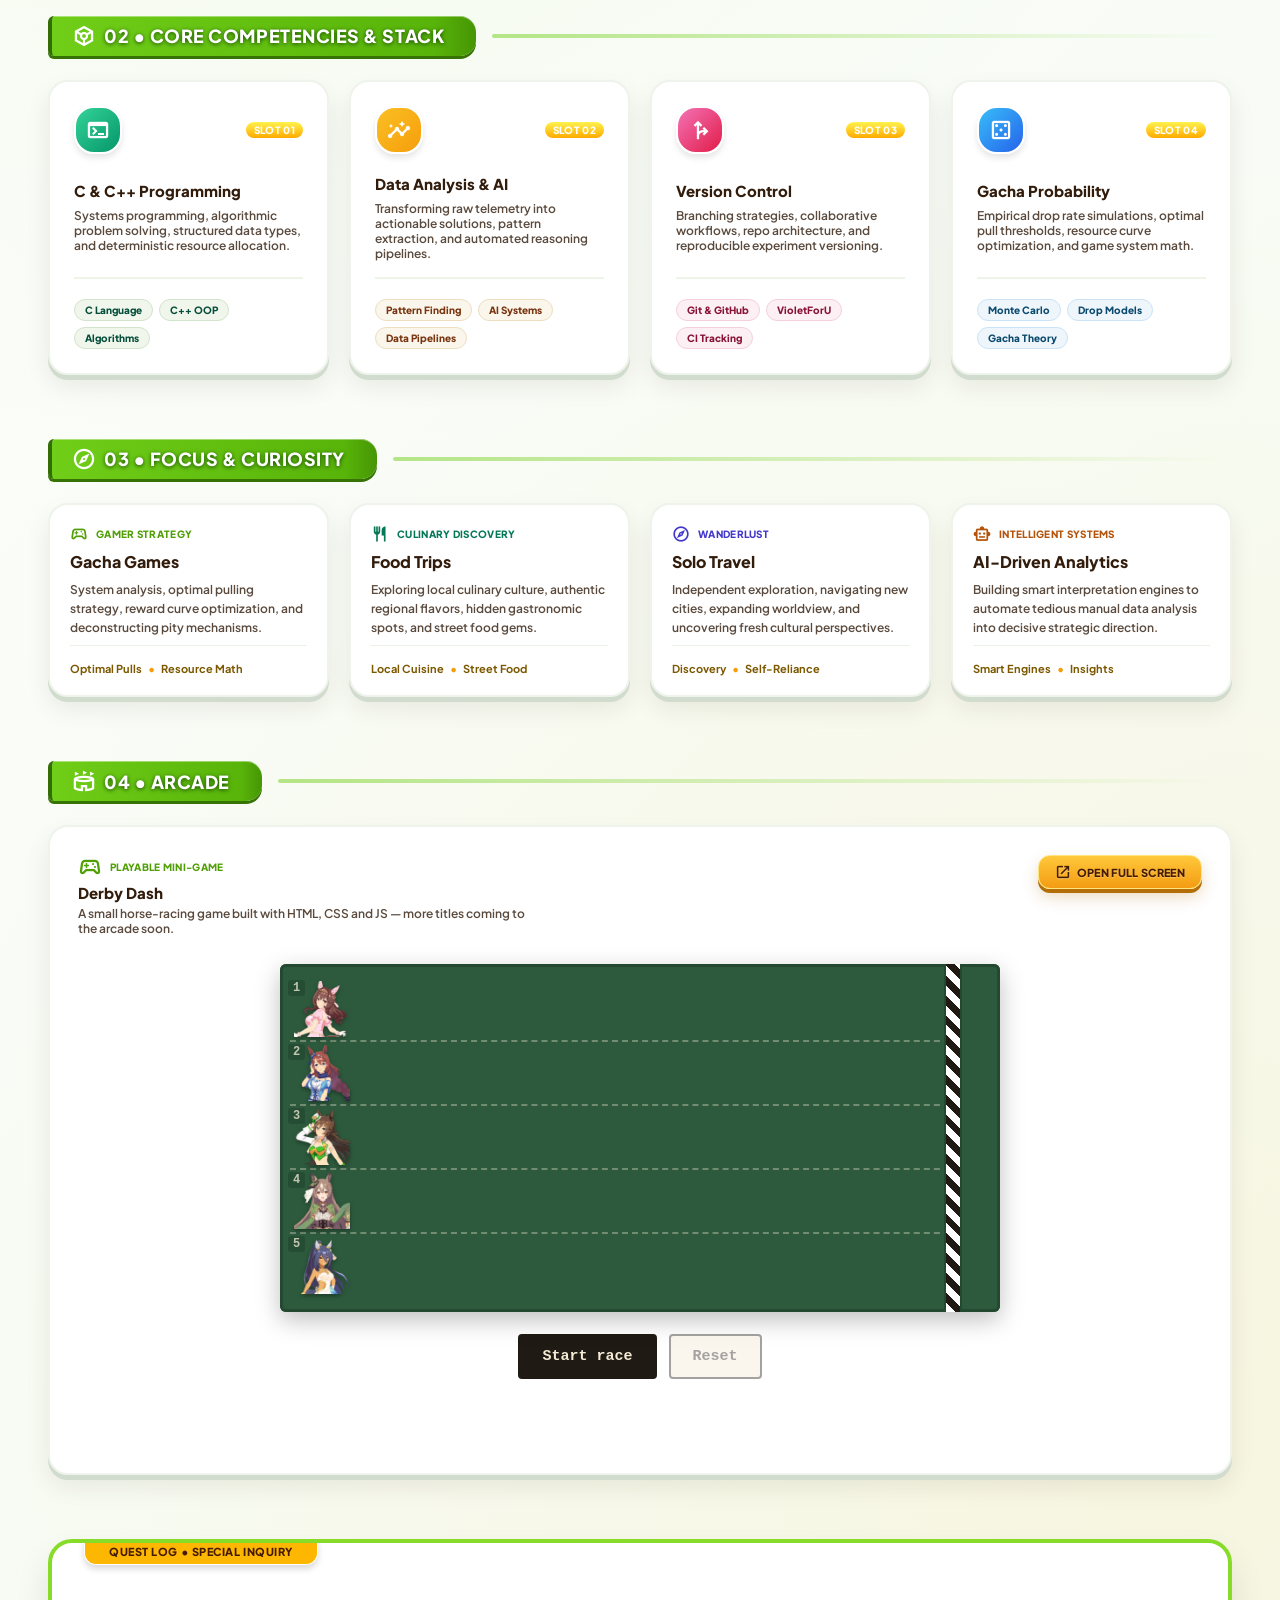
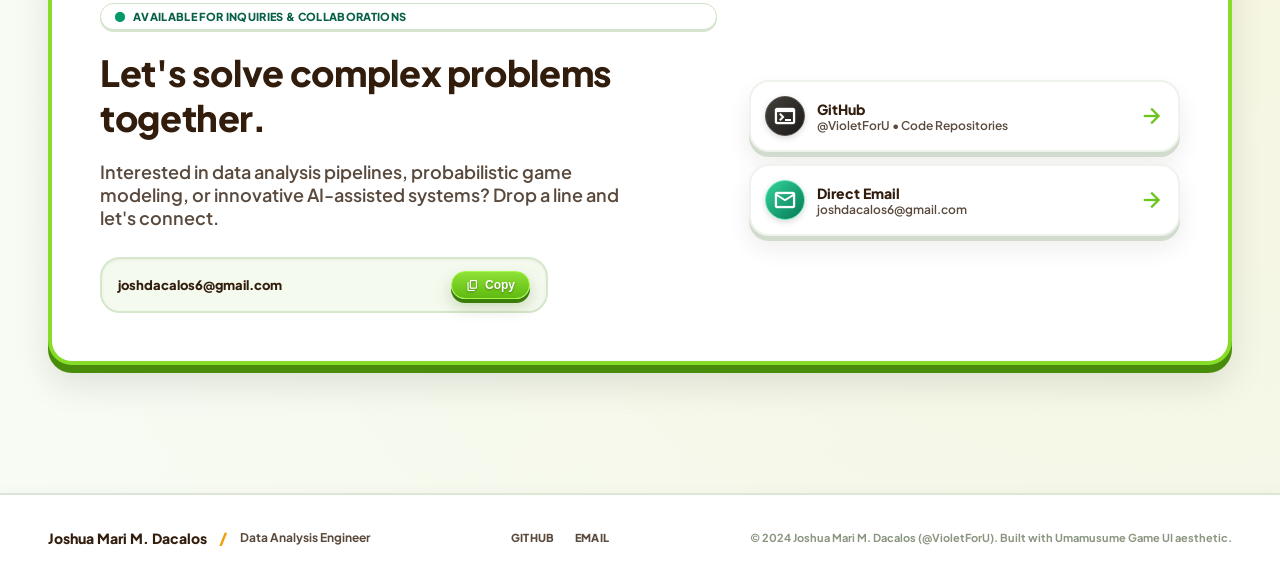
==== commit 5b946bba: "Edit Title 2" ====
--- a/index.html
+++ b/index.html
@@ -51,7 +51,7 @@
       <div class="title-banner">
         <div class="title-banner-inner">
           <span class="material-symbols-outlined">sports_score</span>
-          <h2>Trainer Dossier &amp; Profile</h2>
+          <h2>Trainer Profile</h2>
           <span class="material-symbols-outlined">sports_score</span>
         </div>
       </div>
